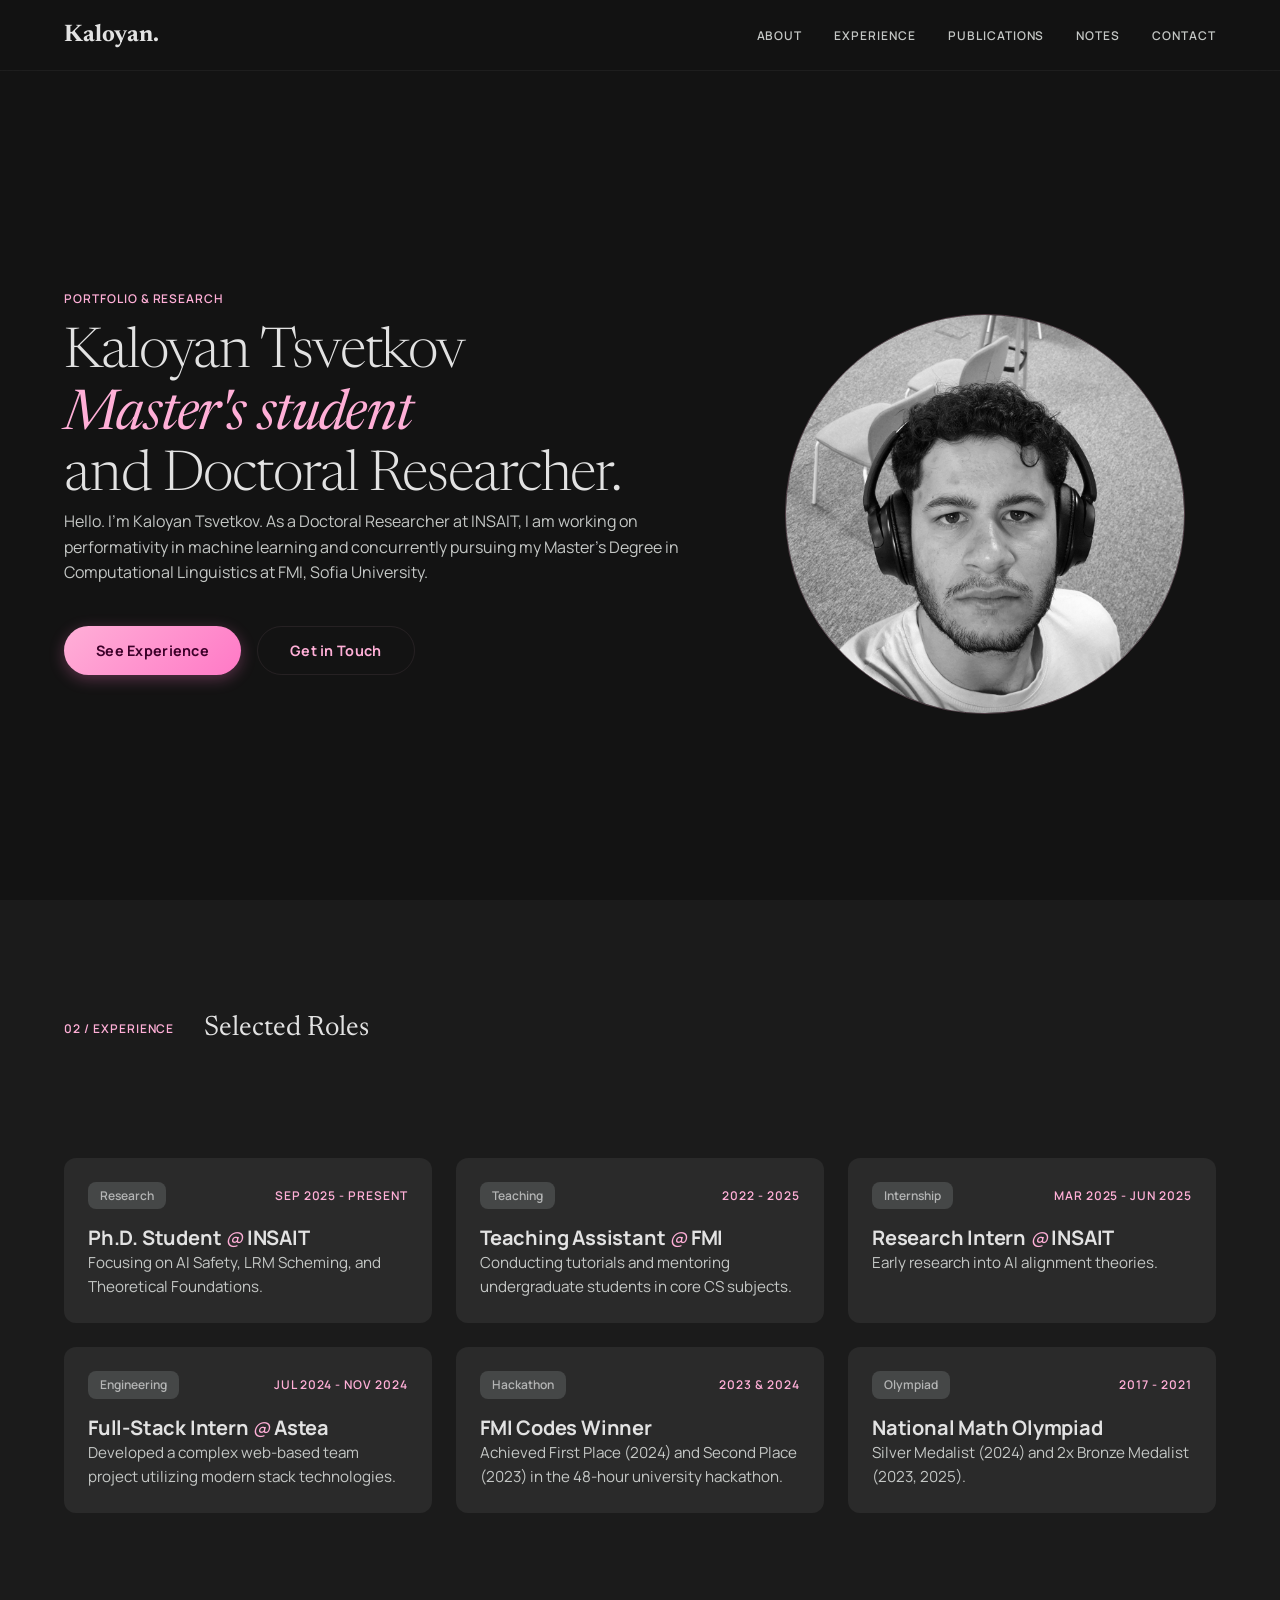
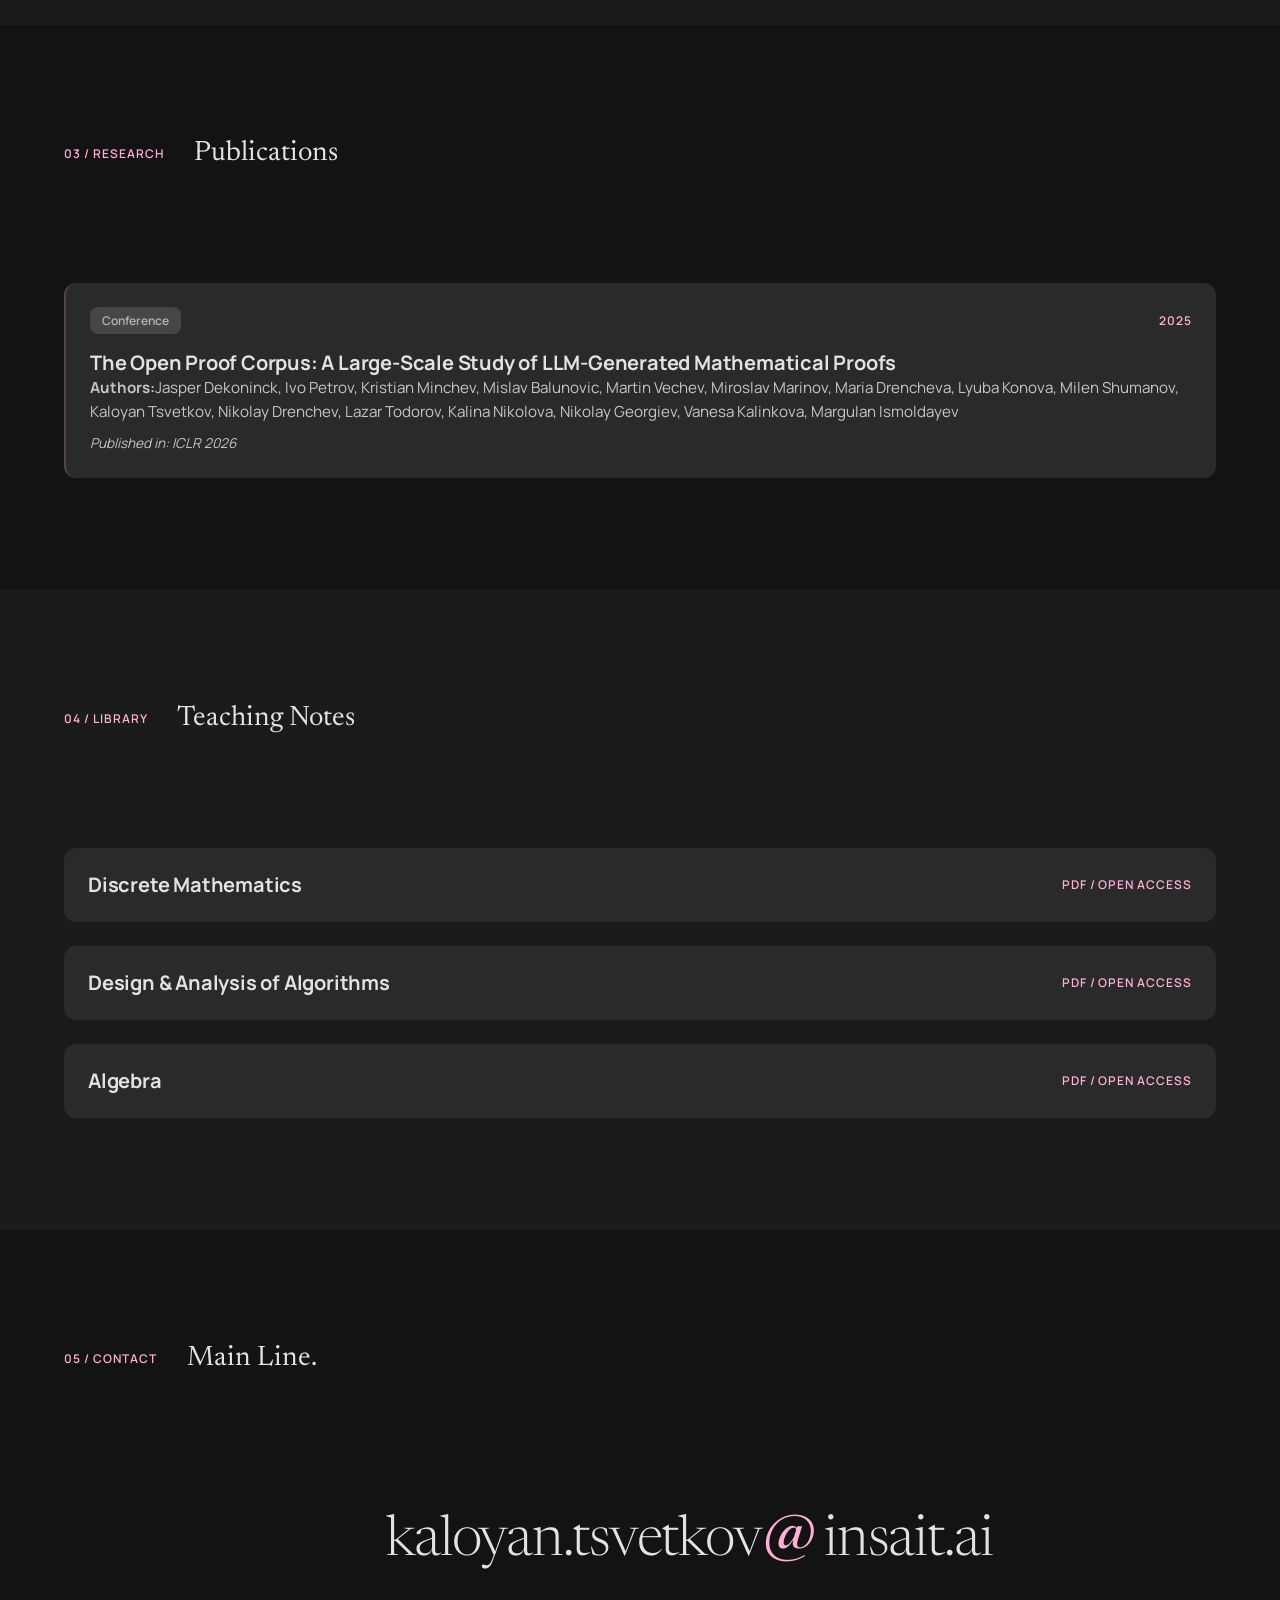
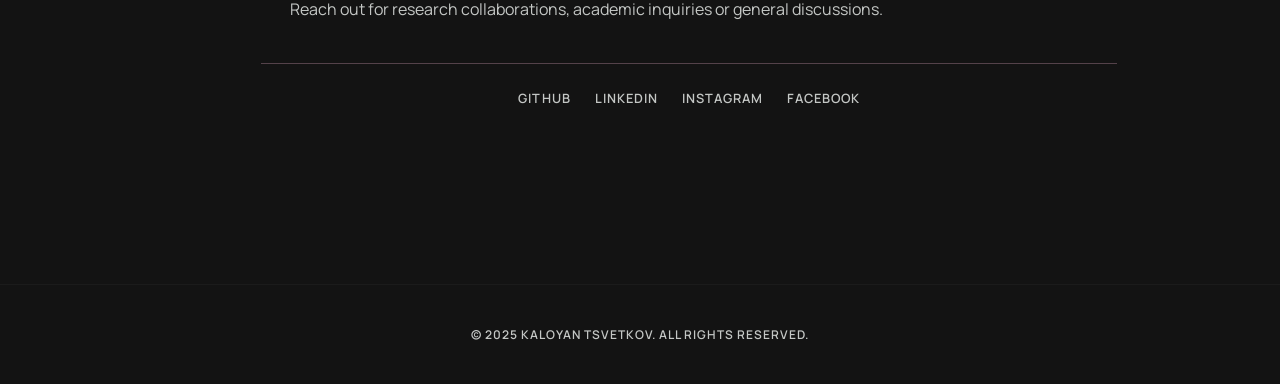
==== index.html @ 59b4ab3d "New version deployment" ====
<!DOCTYPE html>
<html lang="en">

<head>
    <meta charset="UTF-8" />
    <meta name="viewport" content="width=device-width, initial-scale=1.0" />
    <meta name="description" content="Kaloyan Tsvetkov — Doctoral Researcher & Digital Curator." />
    <title>Kaloyan Tsvetkov</title>
    
    <!-- Google Fonts: Newsreader (Serif) & Manrope (Sans-Serif) -->
    <link rel="preconnect" href="https://fonts.googleapis.com">
    <link rel="preconnect" href="https://fonts.gstatic.com" crossorigin>
    <link href="https://fonts.googleapis.com/css2?family=Manrope:wght@400;500;700&family=Newsreader:ital,opsz,wght@0,6..72,300;0,6..72,400;0,6..72,700;1,6..72,400&display=swap" rel="stylesheet">
    
    <!-- Favicon -->
    <link rel="icon" href="./src/images/favicon.ico" type="image/x-icon" />
    <link rel="shortcut icon" href="./src/images/favicon.ico" type="image/x-icon" />
    
    <!-- Font Awesome (Legacy support) -->
    <link rel="stylesheet" href="https://cdnjs.cloudflare.com/ajax/libs/font-awesome/4.7.0/css/font-awesome.min.css">
    
    <link rel="stylesheet" href="style/main.css">
</head>

<body>
    <!-- Navigation: Floating Glass -->
    <nav class="glass-nav">
        <div class="nav-content">
            <a href="#" class="logo text-display">Kaloyan.</a>
            <ul class="nav-links">
                <li><a href="#about" class="text-label">About</a></li>
                <li><a href="#experience" class="text-label">Experience</a></li>
                <li><a href="#publications" class="text-label">Publications</a></li>
                <li><a href="#notes" class="text-label">Notes</a></li>
                <li><a href="#contact" class="text-label">Contact</a></li>
            </ul>
        </div>
    </nav>

    <!-- Hero Section: Editorial Asymmetry -->
    <section class="hero" id="about">
        <div class="editorial-grid">
            <div class="hero-text-block">
                <span class="eyebrow text-label">Portfolio & Research</span>
                <h1 class="display-lg">Kaloyan Tsvetkov<br> <span class="italic-accent">Master's student</span> <br> and Doctoral Researcher.</h1>
                <p class="body-lg">Hello. I’m Kaloyan Tsvetkov. As a Doctoral Researcher at INSAIT, I am working on performativity in machine learning and concurrently pursuing my Master's Degree in Computational Linguistics at FMI, Sofia University.</p>
                <div class="cta-group">
                    <a href="#experience" class="btn btn-primary">See Experience</a>
                    <a href="#contact" class="btn btn-secondary">Get in Touch</a>
                </div>
            </div>
            <!-- Image offset for asymmetry -->
            <div class="hero-visual">
                <div class="image-frame">
                <img src="src/images/profile.webp" alt="Kaloyan Tsvetkov" loading="lazy">
                </div>
            </div>
        </div>
    </section>

    <!-- Experience Section -->
    <section id="experience" class="section-spacer bg-surface-low">
        <div class="editorial-grid">
            <div class="section-header full-row">
                <h2 class="headline-md"><span class="eyebrow-inline text-label">02 / Experience</span> Selected Roles</h2>
            </div>
            
            <div class="cards-grid">
                <!-- Card 1 -->
                <article class="card">
                    <div class="card-header">
                        <span class="chip">Research</span>
                        <span class="date text-label">Sep 2025 - Present</span>
                    </div>
                    <h3 class="title-lg">Ph.D. Student <span class="italic-accent">@</span> INSAIT</h3>
                    <p class="body-md text-muted">Focusing on AI Safety, LRM Scheming, and Theoretical Foundations.</p>
                </article>

                <!-- Card 2 -->
                <article class="card">
                    <div class="card-header">
                        <span class="chip">Teaching</span>
                        <span class="date text-label">2022 - 2025</span>
                    </div>
                    <h3 class="title-lg">Teaching Assistant <span class="italic-accent">@</span> FMI</h3>
                    <p class="body-md text-muted">Conducting tutorials and mentoring undergraduate students in core CS subjects.</p>
                </article>

                <!-- Card 3 -->
                <article class="card">
                    <div class="card-header">
                        <span class="chip">Internship</span>
                        <span class="date text-label">Mar 2025 - Jun 2025</span>
                    </div>
                    <h3 class="title-lg">Research Intern <span class="italic-accent">@</span> INSAIT</h3>
                    <p class="body-md text-muted">Early research into AI alignment theories.</p>
                </article>

                <!-- Card 4 -->
                <article class="card">
                    <div class="card-header">
                        <span class="chip">Engineering</span>
                        <span class="date text-label">Jul 2024 - Nov 2024</span>
                    </div>
                    <h3 class="title-lg">Full-Stack Intern <span class="italic-accent">@</span> Astea</h3>
                    <p class="body-md text-muted">Developed a complex web-based team project utilizing modern stack technologies.</p>
                </article>

                <!-- Card 5 -->
                <article class="card">
                    <div class="card-header">
                        <span class="chip">Hackathon</span>
                        <span class="date text-label">2023 & 2024</span>
                    </div>
                    <h3 class="title-lg">FMI Codes Winner</h3>
                    <p class="body-md text-muted">Achieved First Place (2024) and Second Place (2023) in the 48-hour university hackathon.</p>
                </article>

                <!-- Card 6 -->
                <article class="card">
                    <div class="card-header">
                        <span class="chip">Olympiad</span>
                        <span class="date text-label">2017 - 2021</span>
                    </div>
                    <h3 class="title-lg">National Math Olympiad</h3>
                    <p class="body-md text-muted">Silver Medalist (2024) and 2x Bronze Medalist (2023, 2025).</p>
                </article>
            </div>
        </div>
    </section>

    <!-- Publications Section -->
    <section id="publications" class="section-spacer">
        <div class="editorial-grid">
            <div class="section-header full-row">
                <h2 class="headline-md"><span class="eyebrow-inline text-label">03 / Research</span> Publications</h2>
            </div>
            
            <div class="cards-grid cards-grid-single">
                <article class="card publication-card">
                    <div class="card-header">
                        <span class="chip">Conference</span>
                        <span class="date text-label">2025</span>
                    </div>
                    <h3 class="title-lg"><a href="#" target="_blank">The Open Proof Corpus: A Large-Scale Study of LLM-Generated Mathematical Proofs</a></h3>
                    <p class="body-md text-muted"><b>Authors:</b>Jasper Dekoninck, Ivo Petrov, Kristian Minchev, Mislav Balunovic, Martin Vechev, Miroslav Marinov, Maria Drencheva, Lyuba Konova, Milen Shumanov, Kaloyan Tsvetkov, Nikolay Drenchev, Lazar Todorov, Kalina Nikolova, Nikolay Georgiev, Vanesa Kalinkova, Margulan Ismoldayev</p>
                    <p class="body-sm text-muted italic-accent">Published in: ICLR 2026</p>
                </article>
            </div>
        </div>
    </section>

    <!-- Notes Section -->
    <section id="notes" class="section-spacer bg-surface-low">
        <div class="editorial-grid">
            <div class="section-header full-row">
                <h2 class="headline-md"><span class="eyebrow-inline text-label">04 / Library</span> Teaching Notes</h2>
            </div>
            
            <div class="cards-grid cards-grid-single">
                <article class="card" style="flex-direction: row; justify-content: space-between; align-items: center;">
                    <h3 class="title-lg">Discrete Mathematics</h3>
                    <a href="./src/documents/DS_notes.pdf" target="_blank" class="text-label date">PDF / Open Access</a>
                </article>
                <article class="card" style="flex-direction: row; justify-content: space-between; align-items: center;">
                    <h3 class="title-lg">Design & Analysis of Algorithms</h3>
                    <a href="./src/documents/DAA_notes.pdf" target="_blank" class="text-label date">PDF / Open Access</a>
                </article>
                <article class="card" style="flex-direction: row; justify-content: space-between; align-items: center;">
                    <h3 class="title-lg">Algebra</h3>
                    <a href="./src/documents/Algebra_notes.pdf" target="_blank" class="text-label date">PDF / Open Access</a>
                </article>
            </div>
        </div>
    </section>

    <!-- Contact Section -->
    <section id="contact" class="section-spacer">
        <div class="editorial-grid">
            <div class="section-header full-row">
                <h2 class="headline-md"><span class="eyebrow-inline text-label">05 / Contact</span> Main Line.</h2>
            </div>

            <div class="contact-main col-offset-2">
                <a href="mailto:kaloyan.tsvetkov@insait.ai" class="email-display display-lg">
                    kaloyan.tsvetkov<span class="italic-accent">@</span> insait.ai
                </a>
                
                <p class="body-lg text-muted" style="margin-top: var(--spacing-md);">Reach out for research collaborations, academic inquiries or general discussions.</p>

                <div class="social-links">
                    <a href="https://github.com/KaloyanTs" class="social-text text-label">GitHub</a>
                    <a href="https://www.linkedin.com/in/kaloyan-tsvetkov-40416a247/" class="social-text text-label">LinkedIn</a>
                    <a href="https://www.instagram.com/kaloyants_gotin_sym/" class="social-text text-label">Instagram</a>
                    <a href="https://www.facebook.com/profile.php?id=100024007178107" class="social-text text-label">Facebook</a>
                </div>
            </div>
        </div>
    </section>

    <footer>
        <div class="editorial-grid">
            <div style="grid-column: 1 / -1; width: 100%;">
                <p class="text-label text-muted" style="white-space: nowrap;">&copy; 2025 Kaloyan Tsvetkov. All rights reserved.</p>
            </div>
        </div>
    </footer>

    <!-- Page behavior -->
    <script src="script/main.js"></script>
</body>
</html>
---- style/main.css ----
:root {
    /* --- Colors --- */
    /* Surface / Backgrounds */
    --surface: #131313;
    --surface-container-low: #1b1b1b;
    --surface-container-high: #2a2a2a;
    --surface-bright: #393939;
    --surface-container-lowest: #0f0f0f;
    --surface-container-highest: #353535;

    /* Primary / Accents */
    --primary: #ffafd7;            /* Soft Pink */
    --primary-container: #ff79c6;  /* Deeper Pink for gradients */
    --on-primary-fixed: #3c0029;   /* Text on primary buttons */
    --primary-fixed-dim: #ffd6e8;  /* Muted pink for secondary text */

    /* Secondary / Utility */
    --secondary-container: #454747;
    --on-secondary-container: #b4b5b5;
    --outline-variant: #54424a;    /* Ghost border color */

    /* Text */
    --on-surface: #e2e2e2;         /* Primary text (soft white) */
    --on-surface-variant: #c4c7c5; /* Secondary text */
    
    /* --- Typography --- */
    --font-serif: 'Newsreader', serif;
    --font-sans: 'Manrope', sans-serif;

    /* Scales */
    --text-display-lg: 3.5rem;
    --text-headline-md: 1.75rem;
    --text-title-lg: 1.25rem;
    --text-body-lg: 1rem;
    --text-body-md: 0.95rem;
    --text-label-md: 0.75rem;
    
    /* --- Spacing & Layout --- */
    --spacing-xs: 0.5rem;  /* 8px */
    --spacing-sm: 1rem;    /* 16px */
    --spacing-md: 1.5rem;  /* 24px */
    --spacing-lg: 2.5rem;  /* 40px */
    --spacing-xl: 4rem;    /* 64px */
    --spacing-xxl: 7rem;   /* 112px */
    
    --grid-gap: 2rem;
    --max-width: 1200px;

    /* --- Effects --- */
    --radius-md: 8px;
    --radius-xl: 12px;
    --radius-full: 999px;
    
    --shadow-ambient: 0 20px 40px rgba(0, 0, 0, 0.4);
    --glass-blur: blur(20px);
    --gradient-primary: linear-gradient(135deg, var(--primary) 0%, var(--primary-container) 100%);
    
    --transition-standard: all 0.4s cubic-bezier(0.2, 0.0, 0.2, 1);
}

/* =========================================
   RESET & BASE
   ========================================= */

* {
    margin: 0;
    padding: 0;
    box-sizing: border-box;
}

html {
    scroll-behavior: smooth;
    font-size: 16px;
}

body {
    background-color: var(--surface);
    color: var(--on-surface);
    font-family: var(--font-sans);
    line-height: 1.6;
    overflow-x: hidden;
    -webkit-font-smoothing: antialiased;
}

::selection {
    background: var(--primary);
    color: var(--on-primary-fixed);
}

a {
    text-decoration: none;
    color: inherit;
    transition: var(--transition-standard);
}

ul {
    list-style: none;
}

img {
    max-width: 100%;
    display: block;
}

/* =========================================
   TYPOGRAPHY CLASSES
   ========================================= */

.display-lg {
    font-family: var(--font-serif);
    font-size: clamp(2.5rem, 5vw, var(--text-display-lg)); /* Responsive clamp */
    font-weight: 300; /* Editorial Light */
    line-height: 1.1;
    letter-spacing: -0.02em;
    color: var(--on-surface);
}

.headline-md {
    font-family: var(--font-serif);
    font-size: clamp(1.5rem, 3vw, var(--text-headline-md));
    font-weight: 400;
    line-height: 1.2;
    margin: 0;
}

.title-lg {
    font-family: var(--font-sans);
    font-size: var(--text-title-lg);
    font-weight: 700;
    letter-spacing: -0.01em;
    line-height: 1.3;
}

.body-lg {
    font-family: var(--font-sans);
    font-size: var(--text-body-lg);
    font-weight: 400;
    color: var(--on-surface-variant);
    max-width: 65ch; /* Optimal reading length */
}

.body-md {
    font-family: var(--font-sans);
    font-size: var(--text-body-md);
    color: var(--on-surface-variant);
}

.text-label {
    font-family: var(--font-sans);
    font-size: var(--text-label-md);
    text-transform: uppercase;
    letter-spacing: 0.08em;
    font-weight: 600;
}

.italic-accent {
    font-style: italic;
    color: var(--primary);
    font-weight: 400;
}

.text-muted {
    color: var(--on-surface-variant);
}

.eyebrow {
    display: block;
    color: var(--primary);
    margin-bottom: var(--spacing-sm);
}

.eyebrow-inline {
    display: inline-block;
    color: var(--primary);
    margin-right: var(--spacing-md);
    position: relative;
    top: -2px; /* Visual alignment with serif baseline */
}

/* =========================================
   LAYOUT & GRID
   ========================================= */

.editorial-grid {
    width: 90%;
    max-width: var(--max-width);
    margin: 0 auto;
    display: grid;
    grid-template-columns: repeat(12, 1fr);
    gap: var(--grid-gap);
    position: relative;
}

.section-spacer {
    padding: var(--spacing-xxl) 0;
}

.bg-surface-low {
    background-color: var(--surface-container-low);
}

/* Offsets for asymmetry */
.col-offset-1 {
    grid-column: 2 / -1;
}

.col-offset-2 {
    grid-column: 3 / -2;
}

.col-offset-3 {
    grid-column: 4 / 10;
}

.section-header.full-row {
    grid-column: 1 / -1;
    margin-bottom: var(--spacing-lg);
}

/* =========================================
   COMPONENTS
   ========================================= */

/* --- Buttons --- */
.btn {
    display: inline-flex;
    align-items: center;
    justify-content: center;
    padding: 0.75rem 2rem;
    border-radius: var(--radius-full);
    font-family: var(--font-sans);
    font-weight: 700;
    font-size: 0.9rem;
    transition: var(--transition-standard);
    cursor: pointer;
    letter-spacing: 0.02em;
}

.btn-primary {
    background: var(--gradient-primary);
    color: var(--on-primary-fixed);
    box-shadow: 0 4px 15px rgba(255, 121, 198, 0.3);
    border: none;
}

.btn-primary:hover {
    transform: translateY(-2px);
    box-shadow: 0 8px 25px rgba(255, 121, 198, 0.5);
}

.btn-secondary {
    background: transparent;
    border: 1px solid rgba(84, 66, 74, 0.3); /* Ghost Border */
    color: var(--primary);
}

.btn-secondary:hover {
    background: rgba(255, 175, 215, 0.05);
    border-color: var(--primary);
}

/* --- Cards --- */
.cards-grid {
    grid-column: 1 / -1;
    display: grid;
    grid-template-columns: repeat(auto-fit, minmax(280px, 1fr));
    gap: var(--spacing-md);
    margin-top: var(--spacing-lg);
}

.cards-grid-single {
    grid-template-columns: 1fr;
}

.card {
    background-color: var(--surface-container-high);
    border-radius: var(--radius-xl);
    padding: var(--spacing-md);
    transition: var(--transition-standard), opacity 0.6s ease-out, transform 0.6s ease-out; /* Added smooth fade transitions */
    display: flex;
    flex-direction: column;
    height: 100%;
    
    /* Initial state for fade-in */
    opacity: 0;
    transform: translateY(20px);
}

.card.visible {
    opacity: 1;
    transform: translateY(0);
}

.card:hover {
    background-color: var(--surface-bright);
    transform: translateY(-4px); /* Hover overrides fade transform slightly but maintains visibility */
    box-shadow: var(--shadow-ambient);
    opacity: 1; /* Ensure it stays visible on hover */
}

.card-header {
    display: flex;
    justify-content: space-between;
    align-items: center;
    margin-bottom: var(--spacing-sm);
}

.chip {
    display: inline-block;
    background-color: var(--secondary-container);
    color: var(--on-secondary-container);
    padding: 0.25rem 0.75rem;
    border-radius: var(--radius-md);
    font-size: 0.75rem;
    font-weight: 600;
}

.date {
    color: var(--primary);
}

/* --- Contact Main --- */
.contact-main {
    text-align: center;
    padding: var(--spacing-xl) 0;
}

.email-display {
    display: inline-block;
    transition: var(--transition-standard);
    color: var(--on-surface);
    word-break: break-all;
}

.email-display:hover {
    color: var(--primary);
    transform: translateY(-5px);
    text-shadow: 0 10px 30px rgba(255, 175, 215, 0.3);
}

.publication-card {
    border-left: 2px solid var(--outline-variant);
    transition: var(--transition-standard), opacity 0.6s ease-out, transform 0.6s ease-out;
}

.publication-card:hover {
    border-left-color: var(--primary);
}

.body-sm {
    font-family: var(--font-sans);
    font-size: 0.85rem;
    margin-top: 0.5rem;
}

/* --- Navigation --- */
.glass-nav {
    position: fixed;
    top: 0;
    width: 100%;
    z-index: 1000;
    padding: 1rem 0;
    background: rgba(19, 19, 19, 0.6);
    backdrop-filter: var(--glass-blur);
    border-bottom: 1px solid rgba(255, 255, 255, 0.05);
}

.nav-content {
    width: 90%;
    max-width: var(--max-width);
    margin: 0 auto;
    display: flex;
    justify-content: space-between;
    align-items: center;
}

.logo {
    font-family: var(--font-serif);
    font-size: 1.5rem;
    color: var(--on-surface);
    font-weight: 700;
}

.nav-links {
    display: flex;
    gap: 2rem;
}

.nav-links a {
    color: var(--on-surface-variant);
    position: relative;
}

.nav-links a:hover {
    color: var(--primary);
}

/* --- Hero Section --- */
.hero {
    min-height: 100vh;
    display: flex;
    align-items: center;
    padding-top: var(--spacing-xl);
}

.hero-text-block {
    grid-column: 1 / 8;
    z-index: 2;
    align-self: center;
}

.hero-visual {
    grid-column: 8 / -1;
    position: relative;
    display: flex;
    justify-content: center;
    align-items: center;
    margin-top: var(--spacing-xl);
}

.image-frame {
    width: 100%;
    max-width: 400px;
    aspect-ratio: 1;
    border-radius: 50%;
    overflow: hidden;
    border: 1px solid var(--outline-variant);
    position: relative;
}

.image-frame img {
    width: 100%;
    height: 100%;
    object-fit: cover;
    transition: var(--transition-standard);
    filter: grayscale(100%);
}

.image-frame:hover img {
    transform: scale(1.05);
    filter: grayscale(0%);
}

.cta-group {
    margin-top: var(--spacing-lg);
    display: flex;
    gap: 1rem;
}

/* --- Notes List --- */
.notes-list {
    display: flex;
    flex-direction: column;
    gap: var(--spacing-sm);
}

.note-link {
    display: flex;
    justify-content: space-between;
    align-items: center;
    padding: var(--spacing-md);
    background-color: var(--surface-container-high);
    border-radius: var(--radius-md);
    transition: var(--transition-standard);
}

.note-link:hover {
    background-color: var(--surface-bright);
    transform: translateX(10px);
}

.note-title {
    color: var(--on-surface);
}

.note-meta {
    color: var(--primary);
}

/* --- Contact Form --- */
.contact-wrapper {
    background: var(--surface-container-high);
    padding: var(--spacing-lg);
    border-radius: var(--radius-xl);
    box-shadow: var(--shadow-ambient);
}

.editorial-form {
    display: flex;
    flex-direction: column;
    gap: var(--spacing-md);
}

.input-group {
    display: grid;
    grid-template-columns: 1fr 1fr;
    gap: var(--spacing-md);
}

.field-wrapper {
    display: flex;
    flex-direction: column;
    gap: 0.5rem;
}

.field-wrapper label {
    color: var(--on-surface-variant);
}

.editorial-form input,
.editorial-form textarea {
    background-color: var(--surface-container-highest);
    border: none;
    border-bottom: 2px solid transparent;
    padding: 1rem;
    border-radius: var(--radius-md) var(--radius-md) 0 0;
    color: var(--on-surface);
    font-family: var(--font-sans);
    font-size: 1rem;
    transition: var(--transition-standard);
}

.editorial-form input:focus,
.editorial-form textarea:focus {
    outline: none;
    border-bottom-color: var(--primary);
    background-color: var(--surface-bright);
}

.social-links {
    margin-top: var(--spacing-lg);
    display: flex;
    gap: var(--spacing-md);
    justify-content: center;
    border-top: 1px solid var(--outline-variant);
    padding-top: var(--spacing-md);
}

.social-text {
    color: var(--on-surface-variant);
    font-size: 0.8rem;
}

.social-text:hover {
    color: var(--primary);
    text-decoration: underline;
}

/* --- Footer --- */
footer {
    padding: var(--spacing-lg) 0;
    border-top: 1px solid var(--surface-container-low);
    text-align: center;
}

/* =========================================
   RESPONSIVE
   ========================================= */

@media (max-width: 992px) {
    .editorial-grid {
        grid-template-columns: 1fr;
        display: flex;
        flex-direction: column;
    }
    
    .col-offset-1, .col-offset-2, .col-offset-3, 
    .hero-text-block, .hero-visual {
        grid-column: 1 / -1;
        width: 100%;
        margin: 0;
    }

    .hero {
        flex-direction: column;
        text-align: center;
        padding-top: 6rem;
    }

    .cta-group {
        justify-content: center;
    }

    .hero-visual {
        margin-top: var(--spacing-lg);
    }
    
    .nav-links {
        display: none; /* Mobile Menu would go here */
    }
    
    .input-group {
        grid-template-columns: 1fr;
    }
}
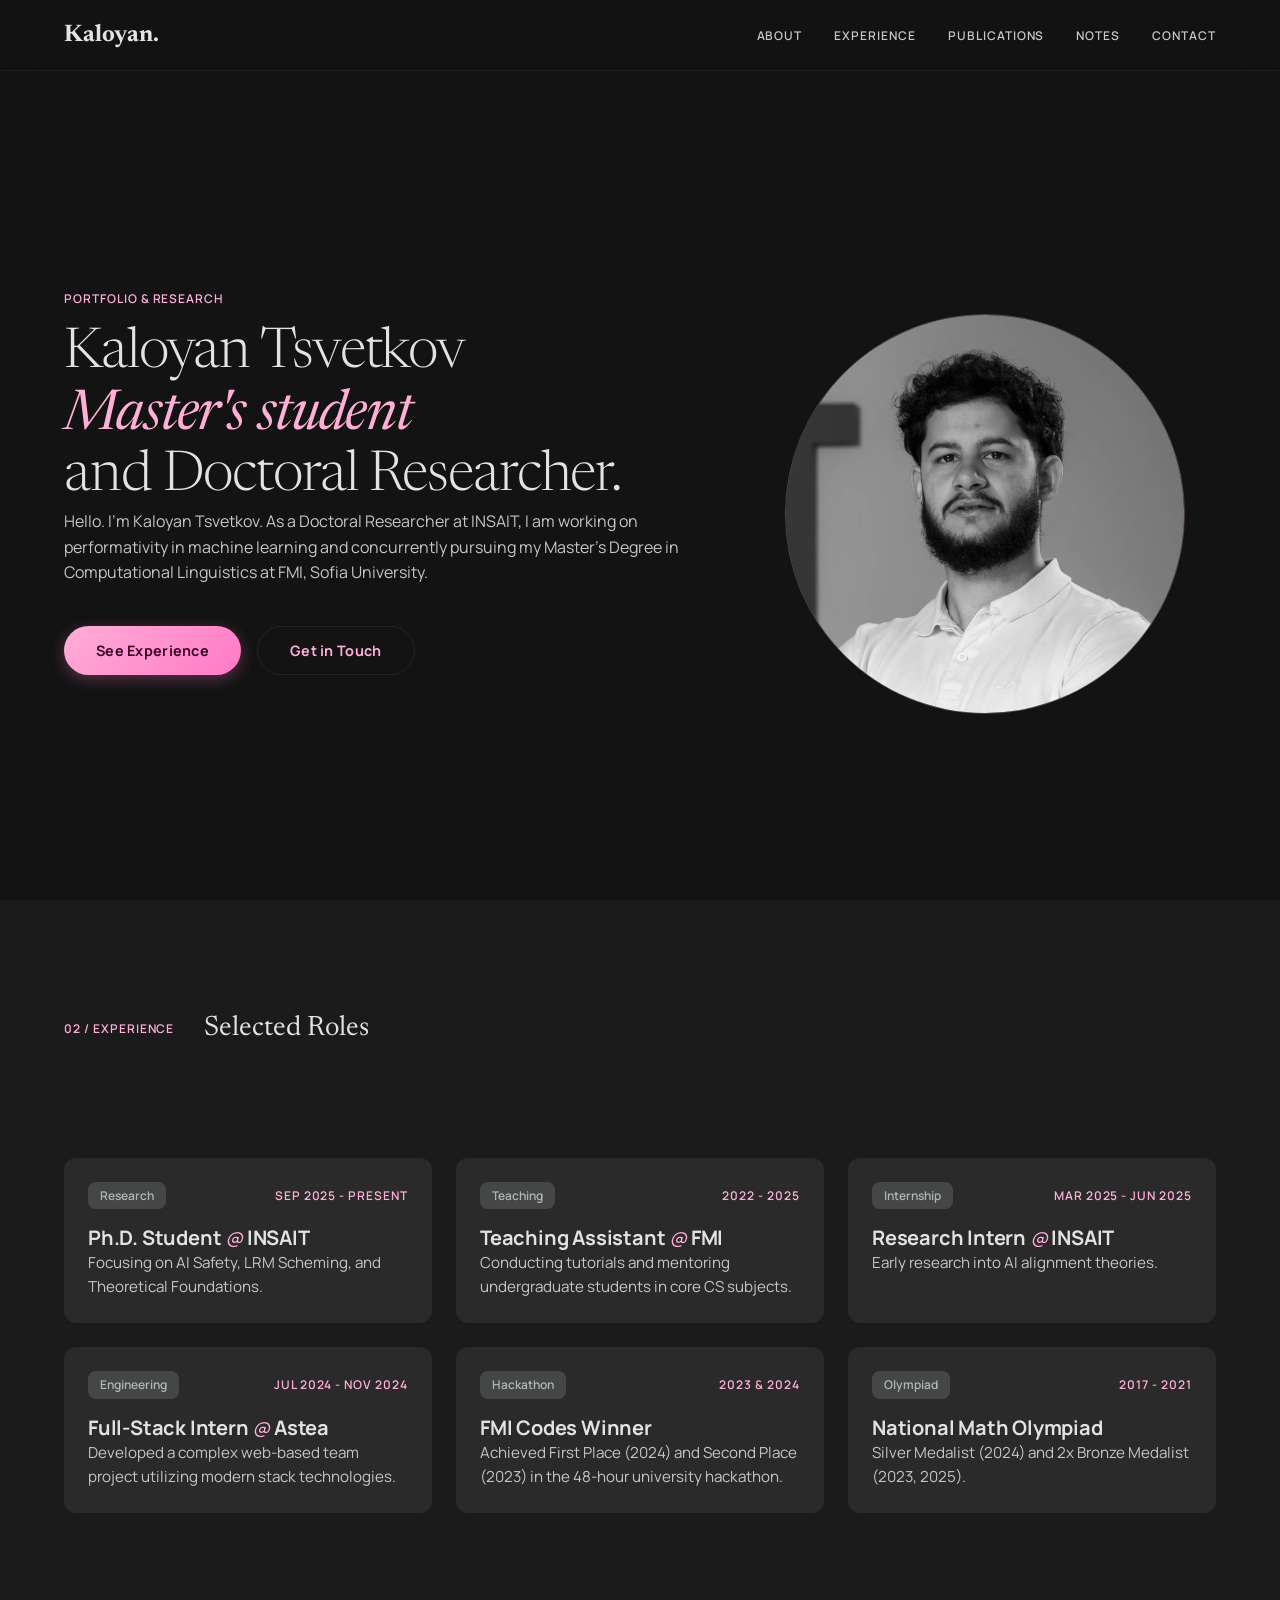
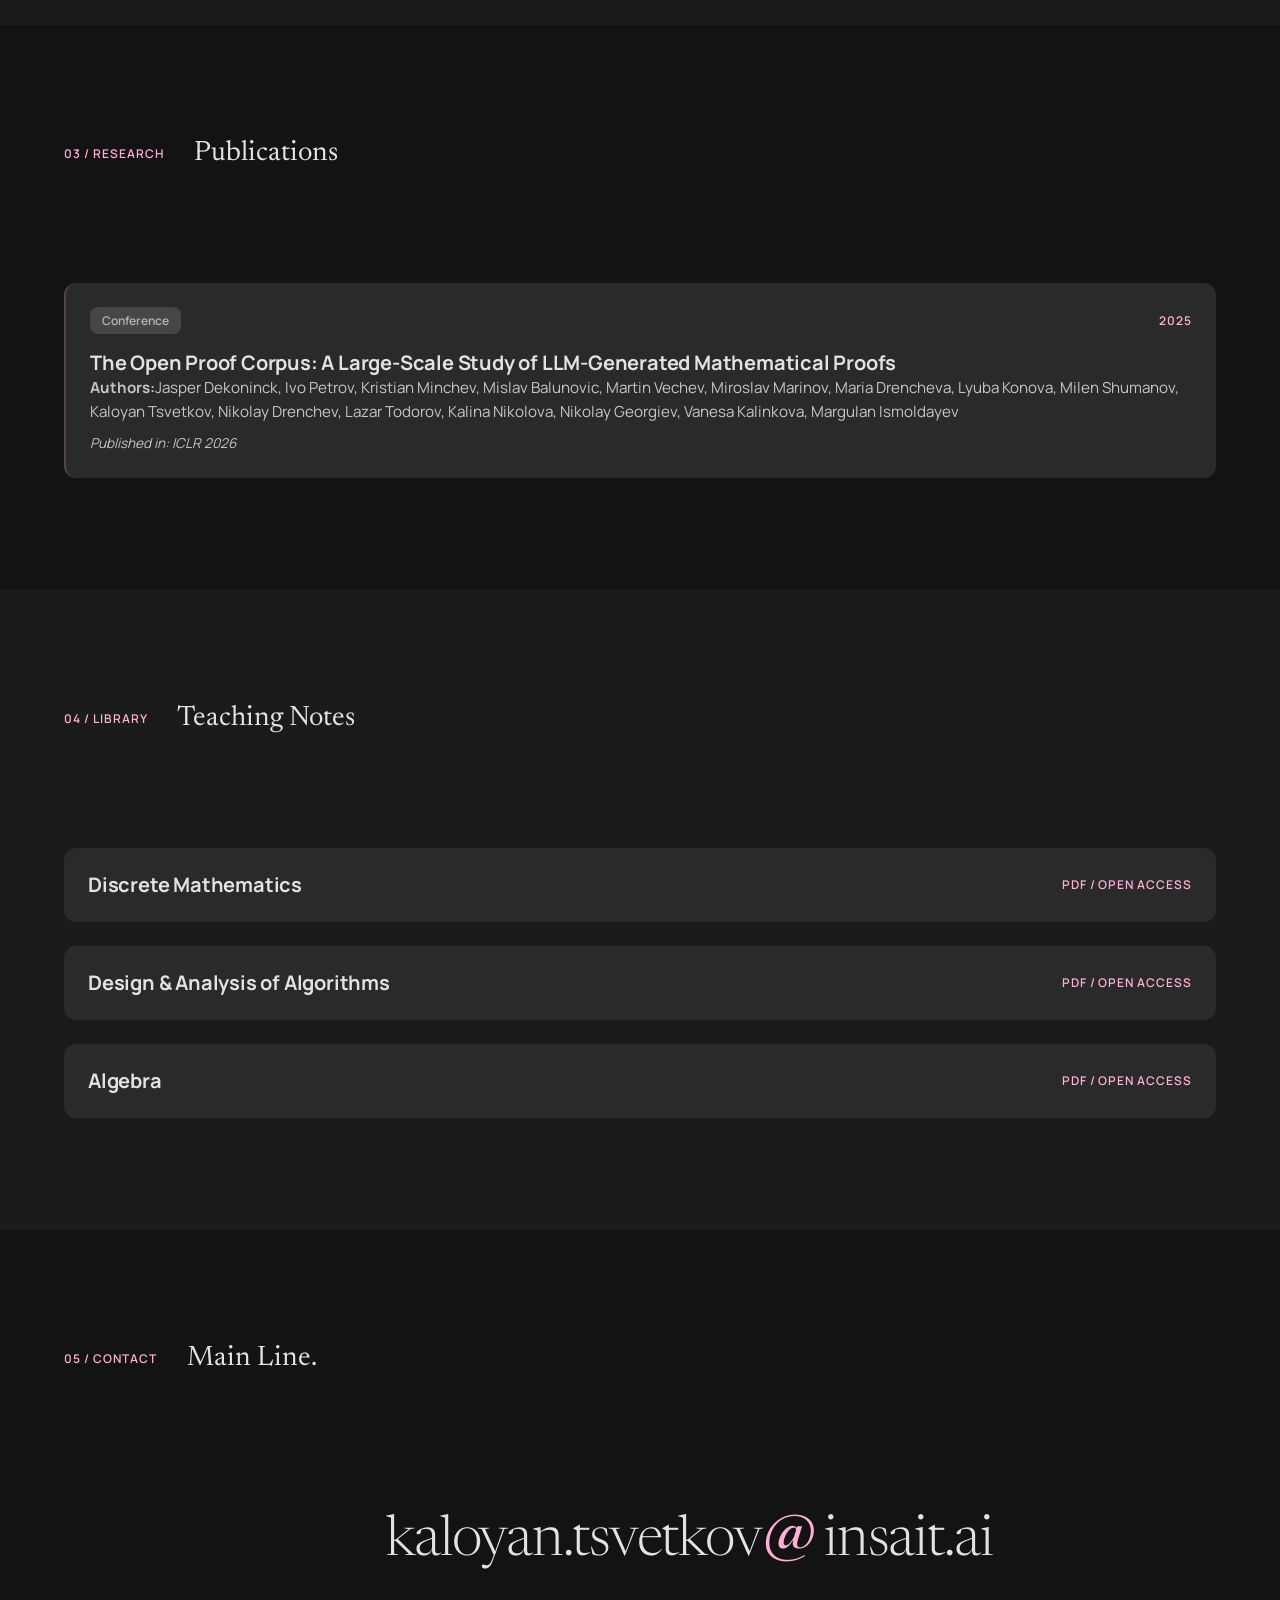
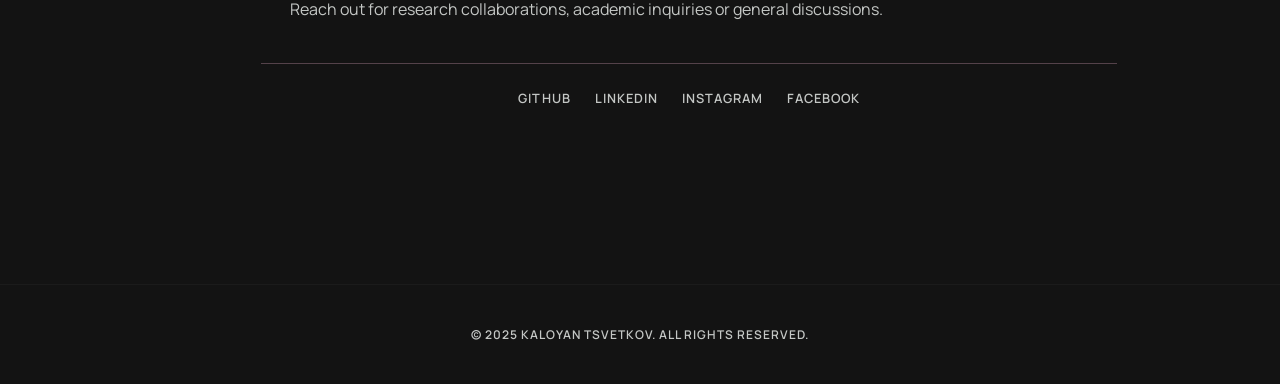
==== commit 911046e0: "Changing front profile image" ====
--- a/index.html
+++ b/index.html
@@ -52,7 +52,7 @@
             <!-- Image offset for asymmetry -->
             <div class="hero-visual">
                 <div class="image-frame">
-                <img src="src/images/profile.webp" alt="Kaloyan Tsvetkov" loading="lazy">
+                <img src="src/images/profile_work.webp" alt="me" loading="lazy">
                 </div>
             </div>
         </div>
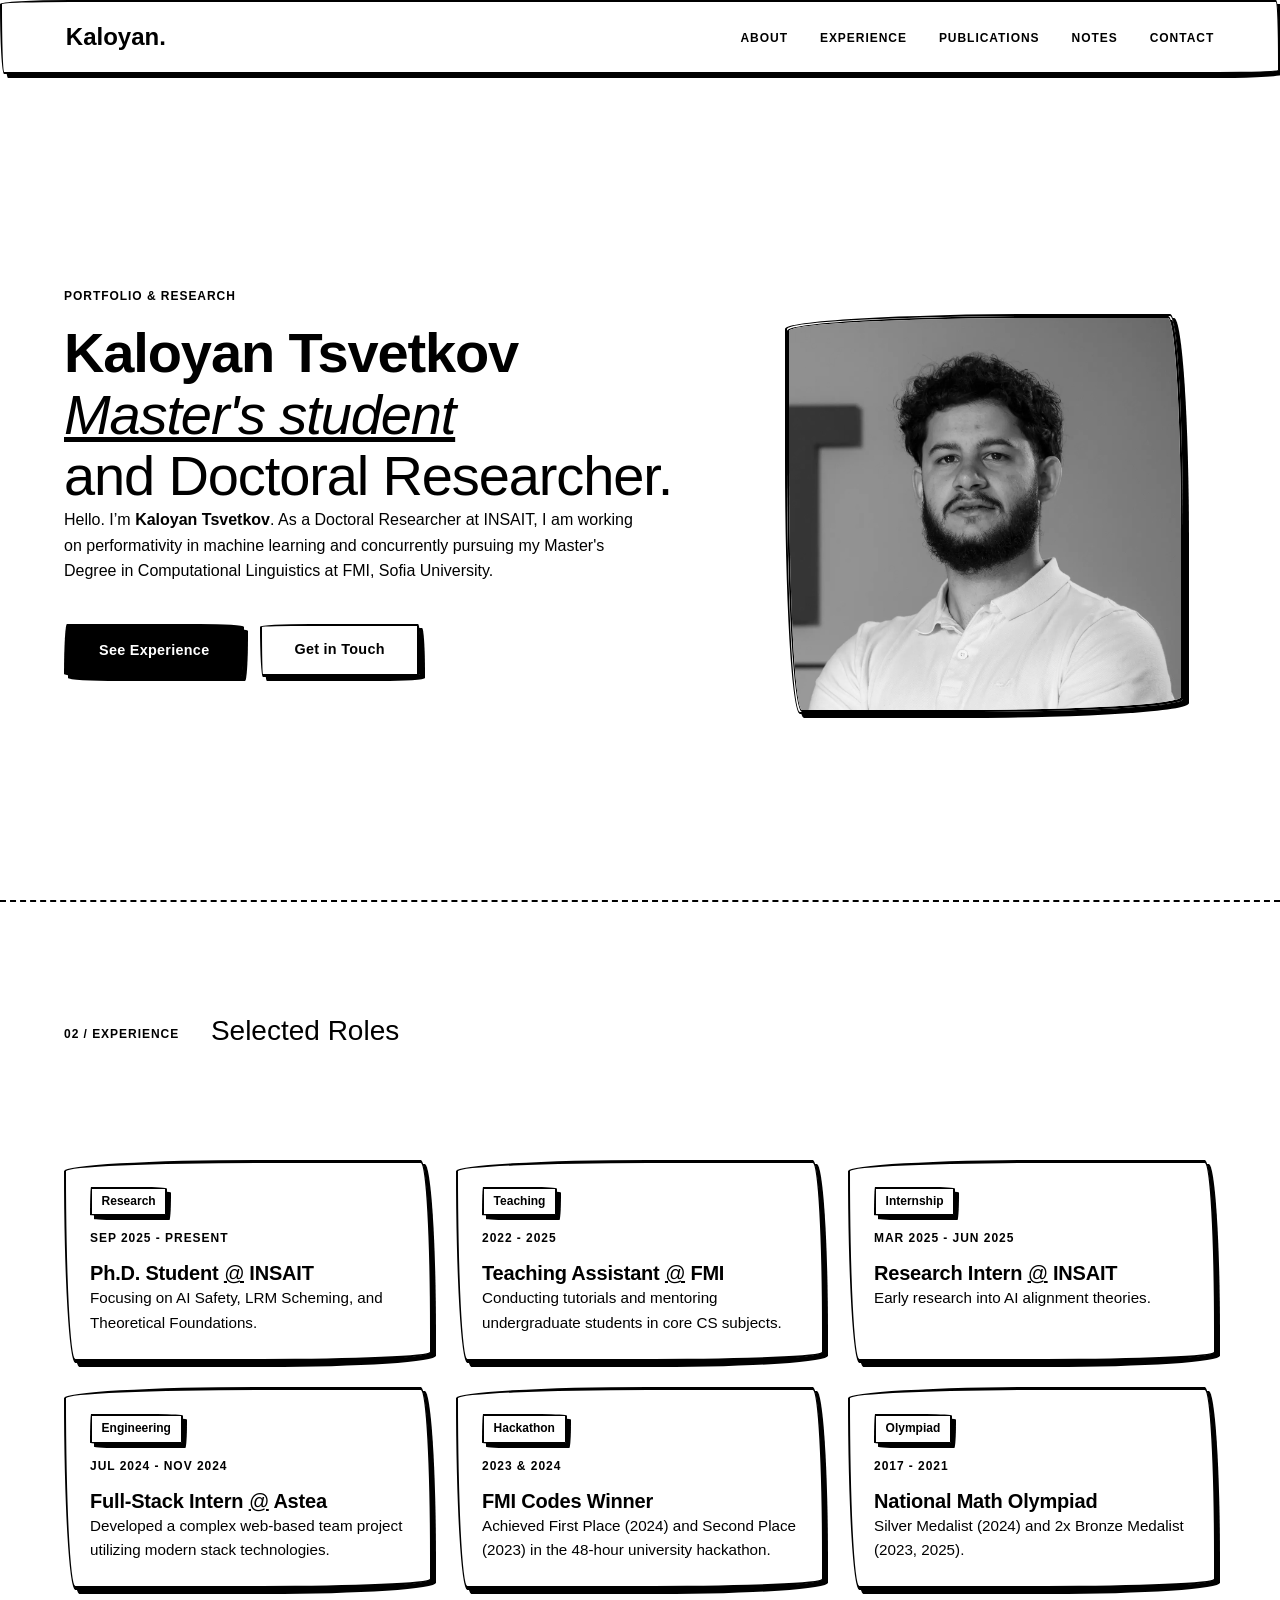
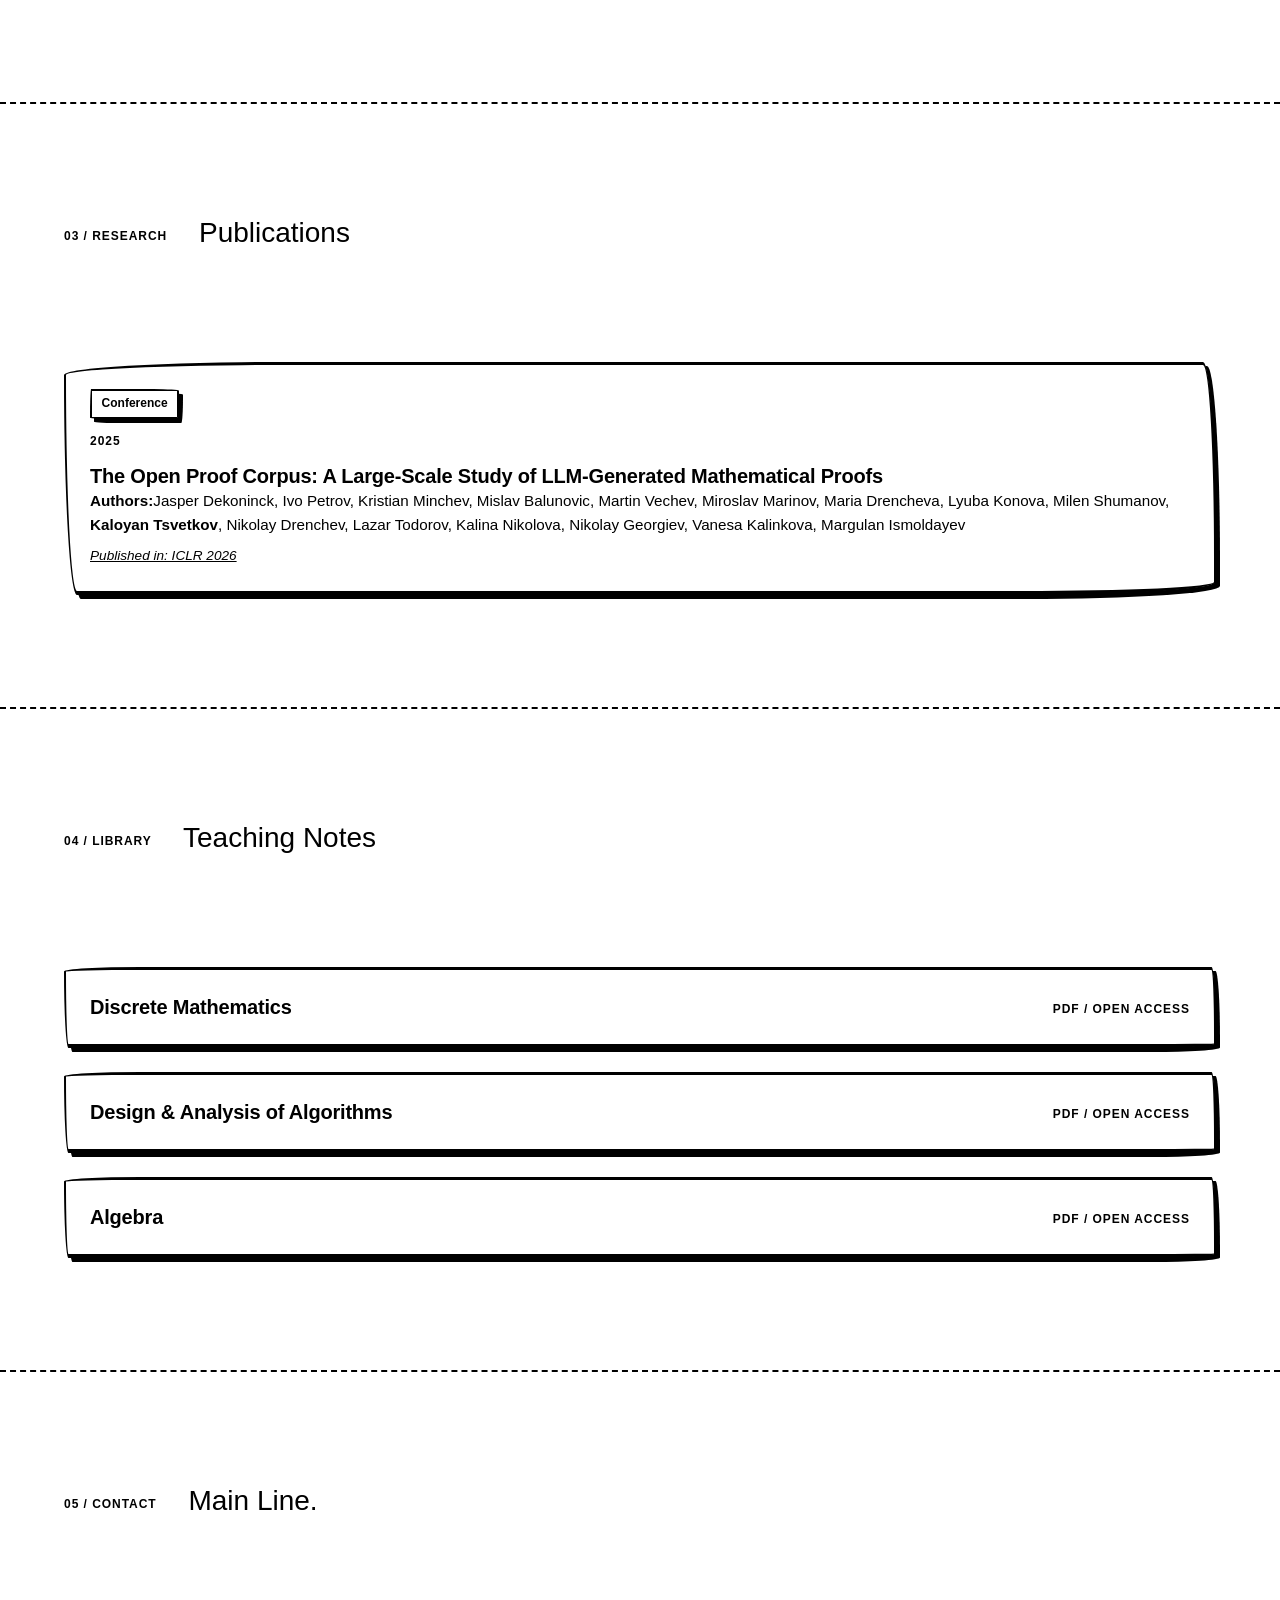
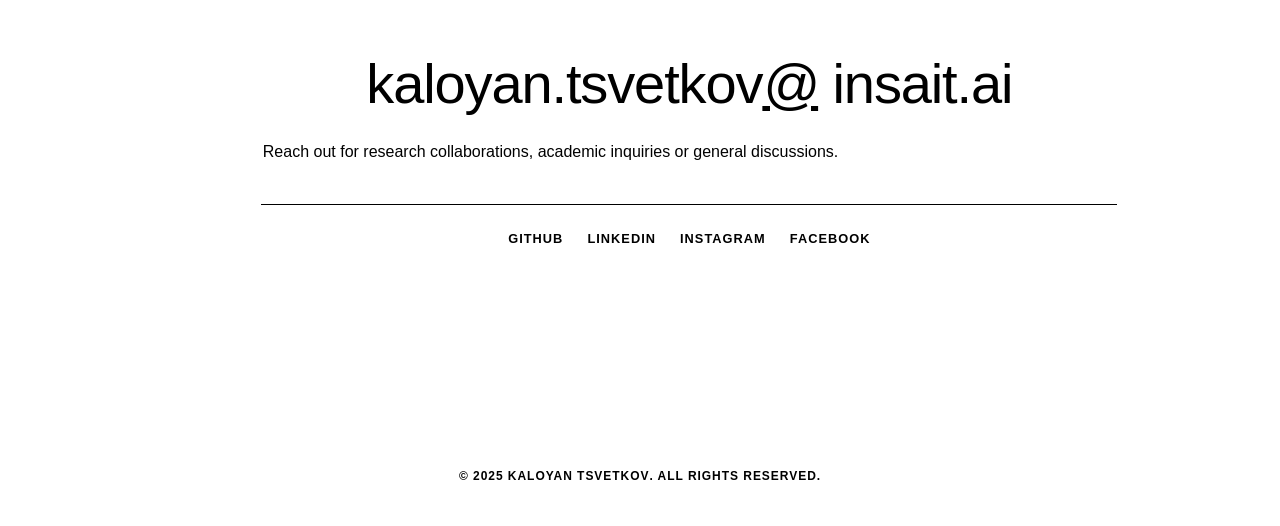
==== commit b80347a8: "Page analytics" ====
--- a/index.html
+++ b/index.html
@@ -4,7 +4,7 @@
 <head>
     <meta charset="UTF-8" />
     <meta name="viewport" content="width=device-width, initial-scale=1.0" />
-    <meta name="description" content="Kaloyan Tsvetkov — Doctoral Researcher & Digital Curator." />
+    <meta name="description" content="<b>Kaloyan Tsvetkov</b> — Doctoral Researcher & Digital Curator." />
     <title>Kaloyan Tsvetkov</title>
     
     <!-- Google Fonts: Newsreader (Serif) & Manrope (Sans-Serif) -->
@@ -20,9 +20,12 @@
     <link rel="stylesheet" href="https://cdnjs.cloudflare.com/ajax/libs/font-awesome/4.7.0/css/font-awesome.min.css">
     
     <link rel="stylesheet" href="style/main.css">
+    <link rel="stylesheet" href="style/sketch.css">
 </head>
 
 <body>
+    <script data-goatcounter="https://kaloyants.goatcounter.com/count"
+        async src="//gc.zgo.at/count.js"></script>
     <!-- Navigation: Floating Glass -->
     <nav class="glass-nav">
         <div class="nav-content">
@@ -42,8 +45,8 @@
         <div class="editorial-grid">
             <div class="hero-text-block">
                 <span class="eyebrow text-label">Portfolio & Research</span>
-                <h1 class="display-lg">Kaloyan Tsvetkov<br> <span class="italic-accent">Master's student</span> <br> and Doctoral Researcher.</h1>
-                <p class="body-lg">Hello. I’m Kaloyan Tsvetkov. As a Doctoral Researcher at INSAIT, I am working on performativity in machine learning and concurrently pursuing my Master's Degree in Computational Linguistics at FMI, Sofia University.</p>
+                <h1 class="display-lg"><b>Kaloyan Tsvetkov</b><br> <span class="italic-accent">Master's student</span> <br> and Doctoral Researcher.</h1>
+                <p class="body-lg">Hello. I’m <b>Kaloyan Tsvetkov</b>. As a Doctoral Researcher at INSAIT, I am working on performativity in machine learning and concurrently pursuing my Master's Degree in Computational Linguistics at FMI, Sofia University.</p>
                 <div class="cta-group">
                     <a href="#experience" class="btn btn-primary">See Experience</a>
                     <a href="#contact" class="btn btn-secondary">Get in Touch</a>
@@ -143,7 +146,7 @@
                         <span class="date text-label">2025</span>
                     </div>
                     <h3 class="title-lg"><a href="#" target="_blank">The Open Proof Corpus: A Large-Scale Study of LLM-Generated Mathematical Proofs</a></h3>
-                    <p class="body-md text-muted"><b>Authors:</b>Jasper Dekoninck, Ivo Petrov, Kristian Minchev, Mislav Balunovic, Martin Vechev, Miroslav Marinov, Maria Drencheva, Lyuba Konova, Milen Shumanov, Kaloyan Tsvetkov, Nikolay Drenchev, Lazar Todorov, Kalina Nikolova, Nikolay Georgiev, Vanesa Kalinkova, Margulan Ismoldayev</p>
+                    <p class="body-md text-muted"><b>Authors:</b>Jasper Dekoninck, Ivo Petrov, Kristian Minchev, Mislav Balunovic, Martin Vechev, Miroslav Marinov, Maria Drencheva, Lyuba Konova, Milen Shumanov, <b>Kaloyan Tsvetkov</b>, Nikolay Drenchev, Lazar Todorov, Kalina Nikolova, Nikolay Georgiev, Vanesa Kalinkova, Margulan Ismoldayev</p>
                     <p class="body-sm text-muted italic-accent">Published in: ICLR 2026</p>
                 </article>
             </div>
@@ -201,12 +204,13 @@
     <footer>
         <div class="editorial-grid">
             <div style="grid-column: 1 / -1; width: 100%;">
-                <p class="text-label text-muted" style="white-space: nowrap;">&copy; 2025 Kaloyan Tsvetkov. All rights reserved.</p>
+                <p class="text-label text-muted" style="white-space: nowrap;">&copy; 2025 <b>Kaloyan Tsvetkov</b>. All rights reserved.</p>
             </div>
         </div>
     </footer>
 
     <!-- Page behavior -->
     <script src="script/main.js"></script>
+    <script src="script/doodles.js"></script>
 </body>
 </html>
--- a/style/sketch.css
+++ b/style/sketch.css
@@ -0,0 +1,141 @@
+:root {
+    /* Hard overrides for sketch MS Paint Look */
+    --surface: #ffffff !important;
+    --surface-container-low: #ffffff !important;
+    --surface-container-high: #ffffff !important;
+    --surface-bright: #ffffff !important;
+    --surface-container-lowest: #ffffff !important;
+    --surface-container-highest: #ffffff !important;
+
+    /* Primary / Accents */
+    --primary: #000000 !important;
+    --primary-container: #ffffff !important;
+    --on-primary-fixed: #ffffff !important;
+    --primary-fixed-dim: #000000 !important;
+
+    /* Secondary / Utility */
+    --secondary-container: #ffffff !important;
+    --on-secondary-container: #000000 !important;
+    --outline-variant: #000000 !important;
+
+    /* Text */
+    --on-surface: #000000 !important;
+    --on-surface-variant: #000000 !important;
+    
+    /* Hard solid shadows */
+    --shadow-ambient: 4px 4px 0px #000000 !important;
+    --glass-blur: none !important;
+}
+
+/* Force everything to look typed */
+* {
+    font-family: "Comic Sans MS", "Comic Sans", "Chalkboard SE", "Marker Felt", "MS Sans Serif", sans-serif !important;
+    color: #000 !important;
+}
+
+body {
+    background-color: #fff !important;
+    background-image: none !important;
+}
+
+/* Base wobbly borders */
+.glass-nav, .card, .btn, .chip, .hero-visual img, .image-frame {
+    border: solid 2px #000 !important;
+    border-radius: 255px 15px 225px 15px/15px 225px 15px 255px !important;
+    box-shadow: 4px 4px 0px #000 !important;
+    background: #fff !important;
+    backdrop-filter: none !important;
+    transition: none !important;
+}
+
+/* Buttons */
+.btn-primary {
+    background: #000 !important;
+    color: #fff !important;
+    border: solid 3px #000 !important;
+    border-radius: 15px 225px 15px 255px/255px 15px 225px 15px !important;
+}
+
+.btn-primary:hover {
+    box-shadow: 6px 6px 0px #000 !important;
+    transform: translate(-2px, -2px) !important;
+    background: #222 !important;
+}
+
+.btn-secondary {
+    border-width: 2px 4px 3px 2px !important;
+}
+
+.btn-secondary:hover {
+    box-shadow: 6px 6px 0px #000 !important;
+    transform: translate(-2px, -2px) !important;
+}
+
+/* Cards */
+.card {
+    border-width: 3px 2px 4px 2px !important;
+    position: relative !important;
+    overflow: visible !important;
+}
+
+.card-header {
+    display: flex !important;
+    flex-direction: column !important;
+    align-items: flex-start !important;
+    gap: 8px !important;
+    margin-bottom: 12px !important;
+}
+
+.card .date {
+    position: static !important;
+    display: block !important;
+    margin-top: 5px !important;
+}
+
+.card:hover {
+    transform: translate(-2px, -2px) !important;
+    box-shadow: 7px 7px 0px #000 !important;
+}
+
+/* Make images look bad / drawn */
+img {
+    transition: transform 0.6s cubic-bezier(0.4, 0, 0.2, 1) !important;
+}
+
+img:hover {
+    transform: scale(1.05) !important;
+    z-index: 10 !important;
+}
+
+/* Accents */
+.italic-accent {
+    font-style: italic !important;
+    text-decoration: underline !important;
+}
+
+/* Misc overrides to ensure MS Paint feel */
+.bg-surface-low, .hero {
+    background: transparent !important;
+}
+
+.section-spacer {
+    border-top: 2px dashed #000 !important;
+}
+
+.chip {
+    padding: 0.2rem 0.6rem;
+    border: 2px solid #000 !important;
+    border-radius: 10px 225px 15px 255px/255px 15px 225px 10px !important;
+}
+
+/* Doodle Canvas */
+#doodle-canvas {
+    position: fixed;
+    top: 0;
+    left: 0;
+    width: 100vw;
+    height: 100vh;
+    z-index: -1;
+    pointer-events: none;
+    background: transparent;
+}
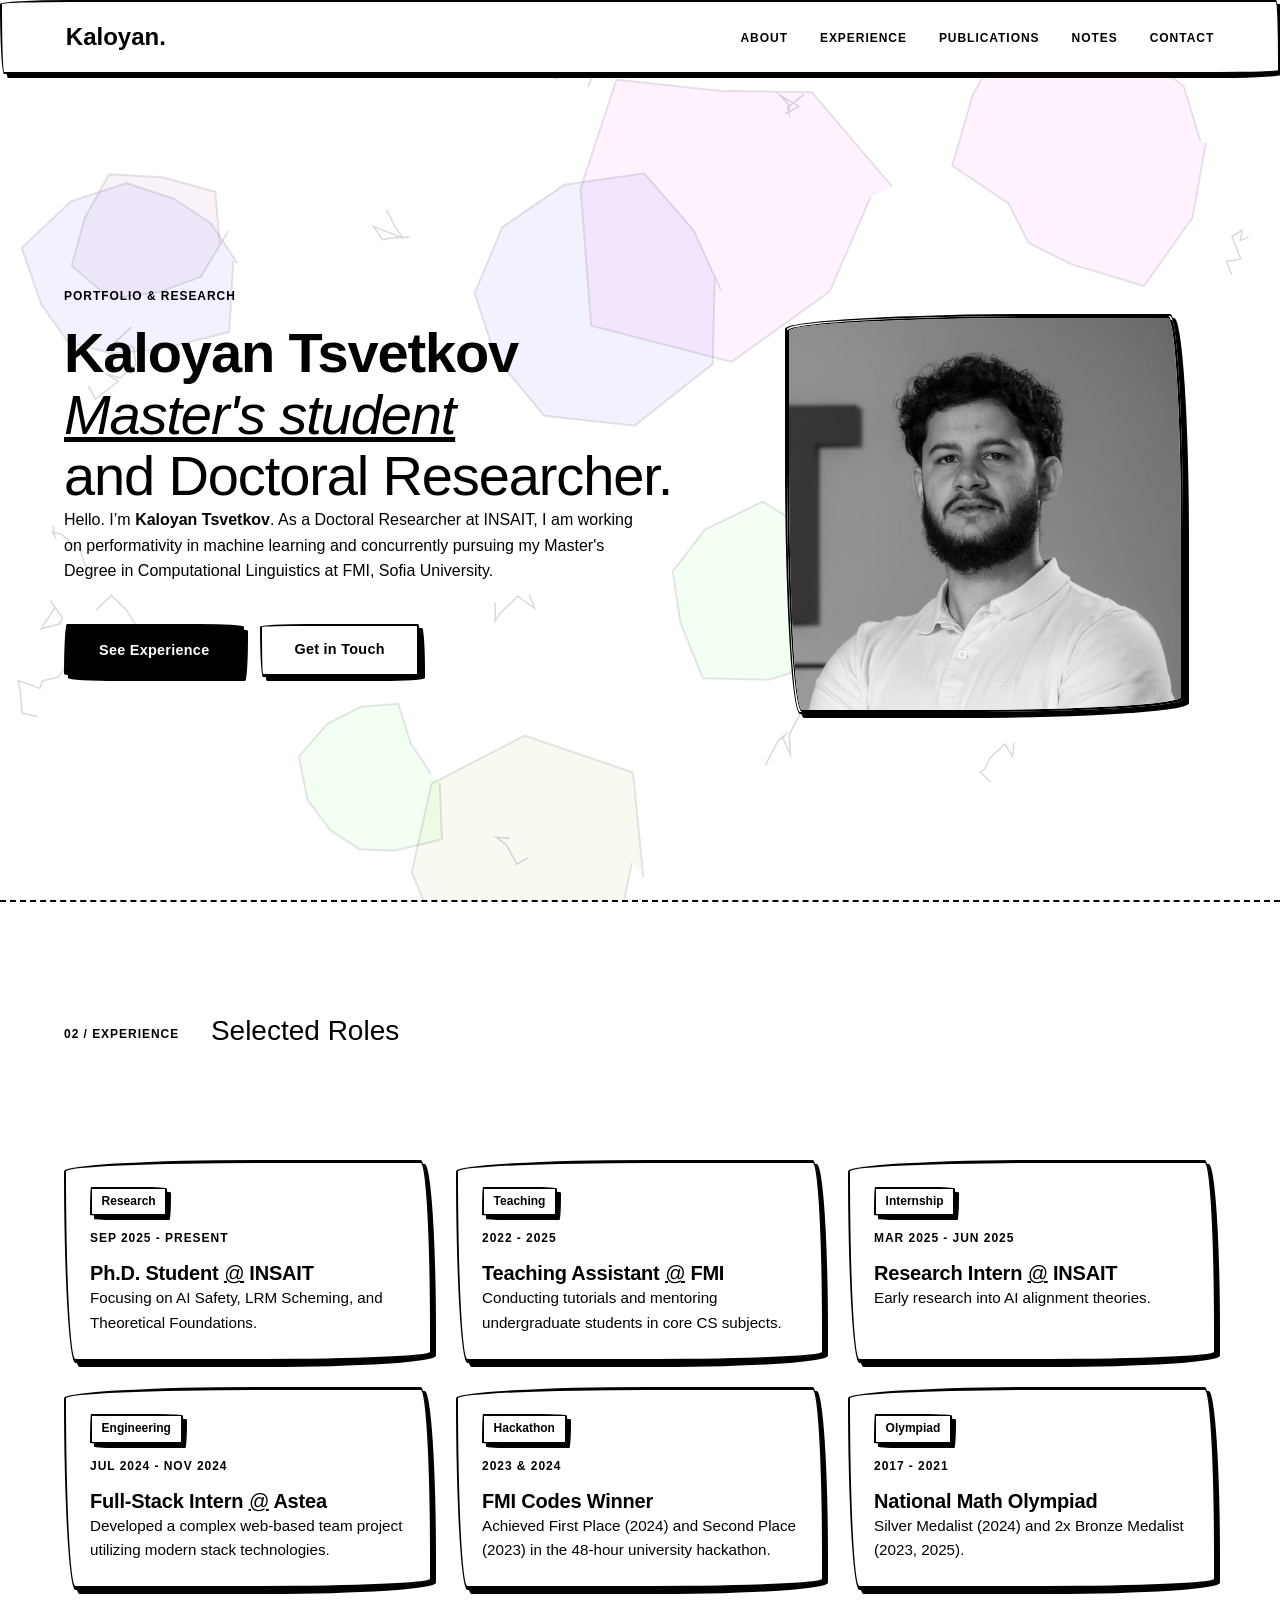
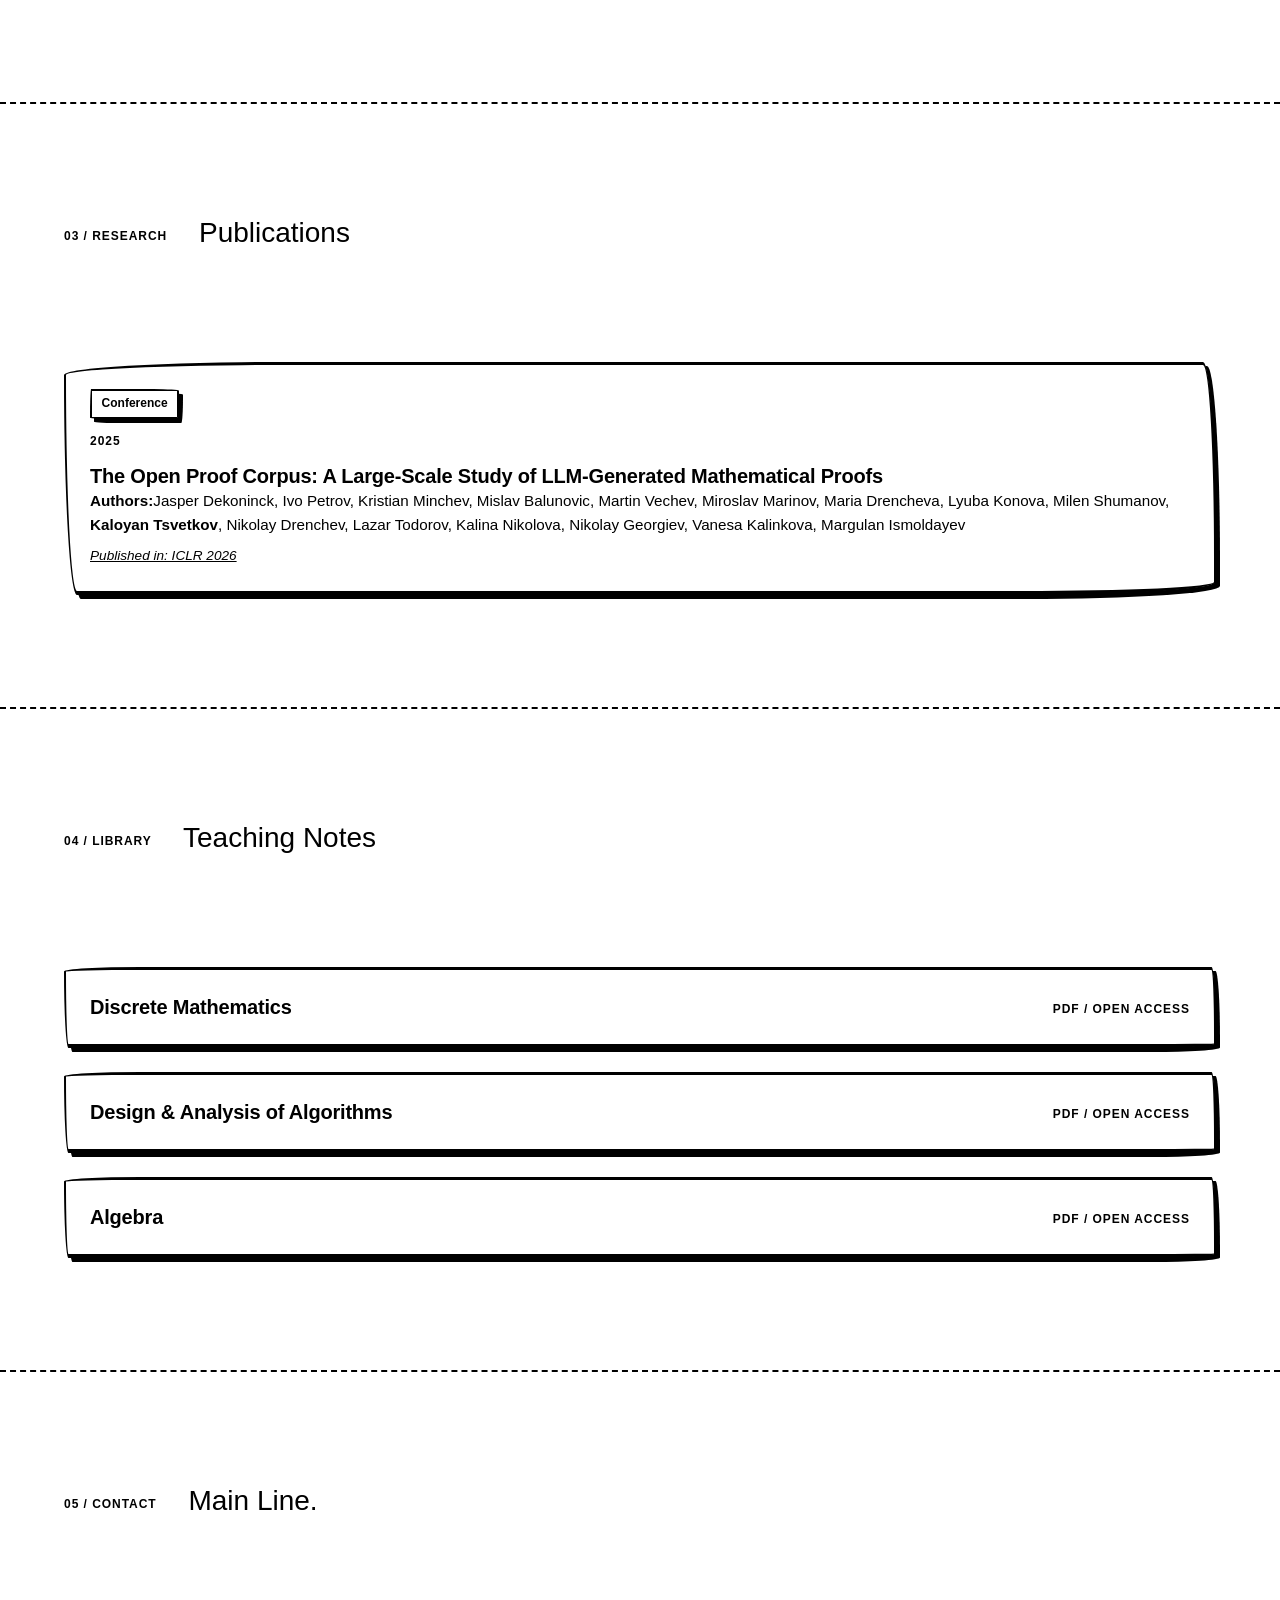
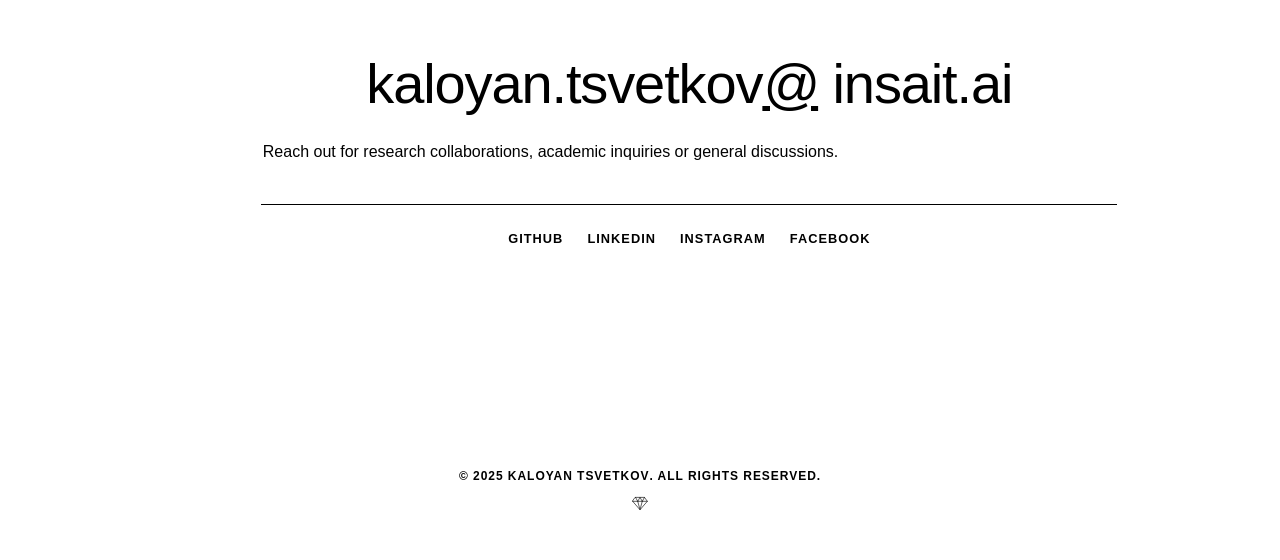
==== commit e9f1f5a5: "Hidden gem Tower Bloxx game" ====
--- a/index.html
+++ b/index.html
@@ -15,9 +15,10 @@
     <!-- Favicon -->
     <link rel="icon" href="./src/images/favicon.ico" type="image/x-icon" />
     <link rel="shortcut icon" href="./src/images/favicon.ico" type="image/x-icon" />
-    
-    <!-- Font Awesome (Legacy support) -->
-    <link rel="stylesheet" href="https://cdnjs.cloudflare.com/ajax/libs/font-awesome/4.7.0/css/font-awesome.min.css">
+
+    <!-- Font Awesome (Legacy support) - Loaded asynchronously -->
+    <link rel="preload" href="https://cdnjs.cloudflare.com/ajax/libs/font-awesome/4.7.0/css/font-awesome.min.css" as="style" onload="this.onload=null;this.rel='stylesheet'">
+    <noscript><link rel="stylesheet" href="https://cdnjs.cloudflare.com/ajax/libs/font-awesome/4.7.0/css/font-awesome.min.css"></noscript>
     
     <link rel="stylesheet" href="style/main.css">
     <link rel="stylesheet" href="style/sketch.css">
@@ -25,7 +26,7 @@
 
 <body>
     <script data-goatcounter="https://kaloyants.goatcounter.com/count"
-        async src="//gc.zgo.at/count.js"></script>
+        async src="https://gc.zgo.at/count.js"></script>
     <!-- Navigation: Floating Glass -->
     <nav class="glass-nav">
         <div class="nav-content">
@@ -55,7 +56,7 @@
             <!-- Image offset for asymmetry -->
             <div class="hero-visual">
                 <div class="image-frame">
-                <img src="src/images/profile_work.webp" alt="me" loading="lazy">
+                <img src="src/images/profile_work.webp" alt="me" fetchpriority="high" loading="eager">
                 </div>
             </div>
         </div>
@@ -203,14 +204,38 @@
 
     <footer>
         <div class="editorial-grid">
-            <div style="grid-column: 1 / -1; width: 100%;">
-                <p class="text-label text-muted" style="white-space: nowrap;">&copy; 2025 <b>Kaloyan Tsvetkov</b>. All rights reserved.</p>
+            <div style="grid-column: 1 / -1; width: 100%; text-align: center;">
+                <p class="text-label text-muted" style="margin-bottom: 8px;">&copy; 2025 <b>Kaloyan Tsvetkov</b>. All rights reserved.</p>
+                <span class="gem-launcher" onclick="openTowerGame()" style="cursor: pointer; transition: transform 0.3s; display: inline-block; width: 18px; height: 18px;" title="Play Tower Bloxx">
+                    <img src="./src/images/diamong.svg" alt="Play" style="width: 100%; height: 100%; filter: grayscale(100%);">
+                </span>
             </div>
         </div>
     </footer>
 
-    <!-- Page behavior -->
-    <script src="script/main.js"></script>
-    <script src="script/doodles.js"></script>
+    <!-- Full-screen Game Modal -->
+    <div id="tower-bloxx-modal" class="hidden">
+        <div class="modal-header">
+            <button class="btn btn-secondary" onclick="closeTowerGame()">Close</button>
+            <button class="btn btn-secondary" id="btn-start-over" onclick="resetGame()">Start Over</button>
+        </div>
+        <div id="tower-game-container" style="flex: 1; position: relative; cursor: grab;" tabindex="0">
+            <!-- Canvas gets appended here by Matter.js -->
+            <!-- Popup for achievements removed for continuous gameplay -->
+            <!--
+            <div id="achievement-popup" class="hidden card" style="position: absolute; top: 50%; left: 50%; transform: translate(-50%, -50%); z-index: 1000; text-align: center; max-width: 80%; width: 300px; cursor: default;">
+                <i class="fa fa-times" onclick="continueGame()" style="position: absolute; top: 15px; right: 15px; cursor: pointer; color: var(--text-muted); font-size: 1.2rem;" aria-label="Close popup"></i>
+                <div id="achievement-type" class="text-label" style="font-size: 0.8rem; text-transform: uppercase;">Type</div>
+                <h2 id="achievement-title" class="title-lg" style="margin: 15px 0;">Title</h2>
+                <button id="btn-continue-game" class="btn btn-primary" onclick="continueGame()">Continue Building</button>
+            </div>
+            -->
+        </div>
+    </div>
+
+    <script src="script/main.js" defer></script>
+    <script src="script/doodles.js" defer></script>
+    <script src="script/matter.min.js" defer></script>
+    <script src="script/tower_bloxx_pure.js" defer></script>
 </body>
 </html>
--- a/style/sketch.css
+++ b/style/sketch.css
@@ -93,8 +93,46 @@
 }
 
 .card:hover {
-    transform: translate(-2px, -2px) !important;
+    transform: translate(-2px, -2px) rotate(1deg) !important;
     box-shadow: 7px 7px 0px #000 !important;
+}
+
+/* Base rotations removed as per user request to start untilted */
+/* .rotate-1 { transform: rotate(1deg) !important; }
+.rotate-neg1 { transform: rotate(-1deg) !important; }
+.rotate-2 { transform: rotate(2deg) !important; }
+.rotate-neg2 { transform: rotate(-2deg) !important; } */
+
+/* Modal Game Container */
+#tower-bloxx-modal {
+    position: fixed;
+    top: 0;
+    left: 0;
+    width: 100vw;
+    height: 100vh;
+    background: rgba(255, 255, 255, 0.95);
+    z-index: 9999;
+    display: flex;
+    flex-direction: column;
+    pointer-events: auto;
+}
+
+#tower-bloxx-modal.hidden {
+    display: none !important;
+}
+
+.modal-header {
+    display: flex;
+    justify-content: space-between;
+    padding: 20px;
+    z-index: 10000;
+}
+
+.sticky-launch-btn {
+    position: fixed;
+    bottom: 20px;
+    right: 20px;
+    z-index: 1000;
 }
 
 /* Make images look bad / drawn */
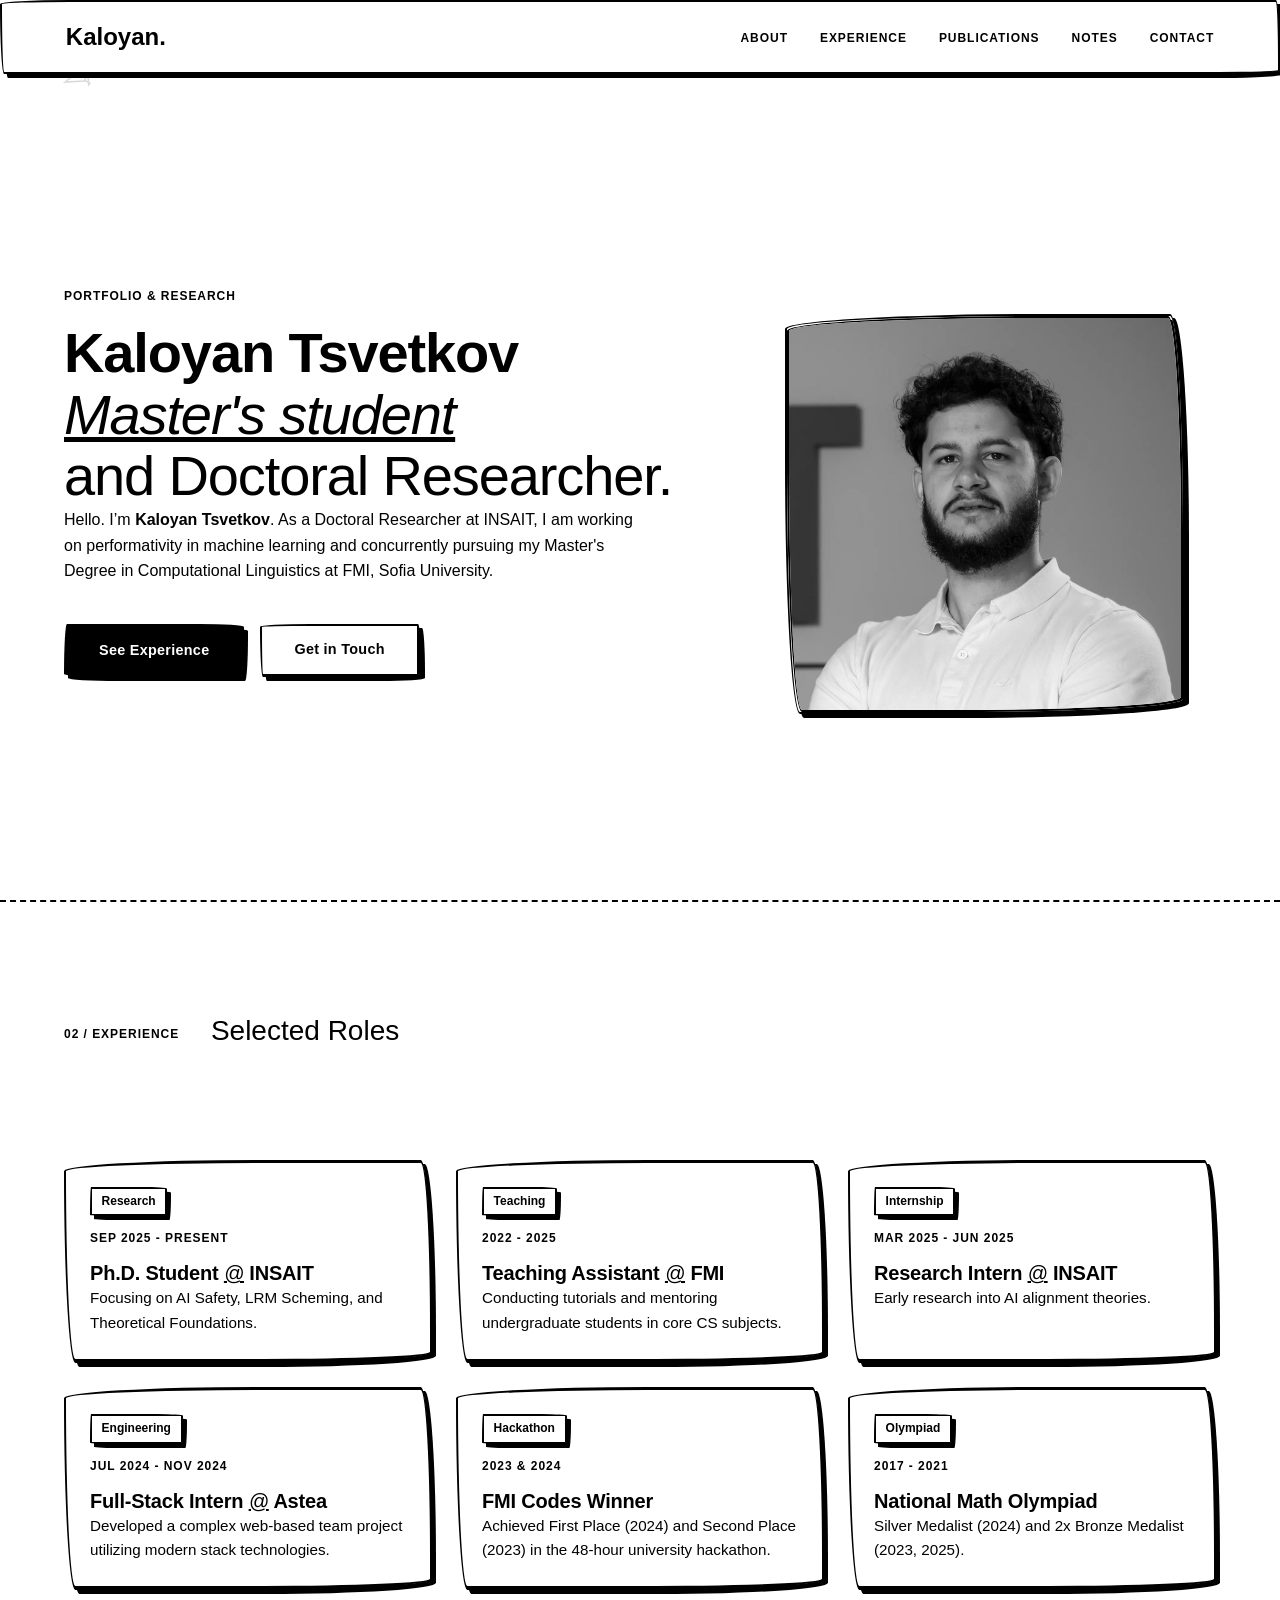
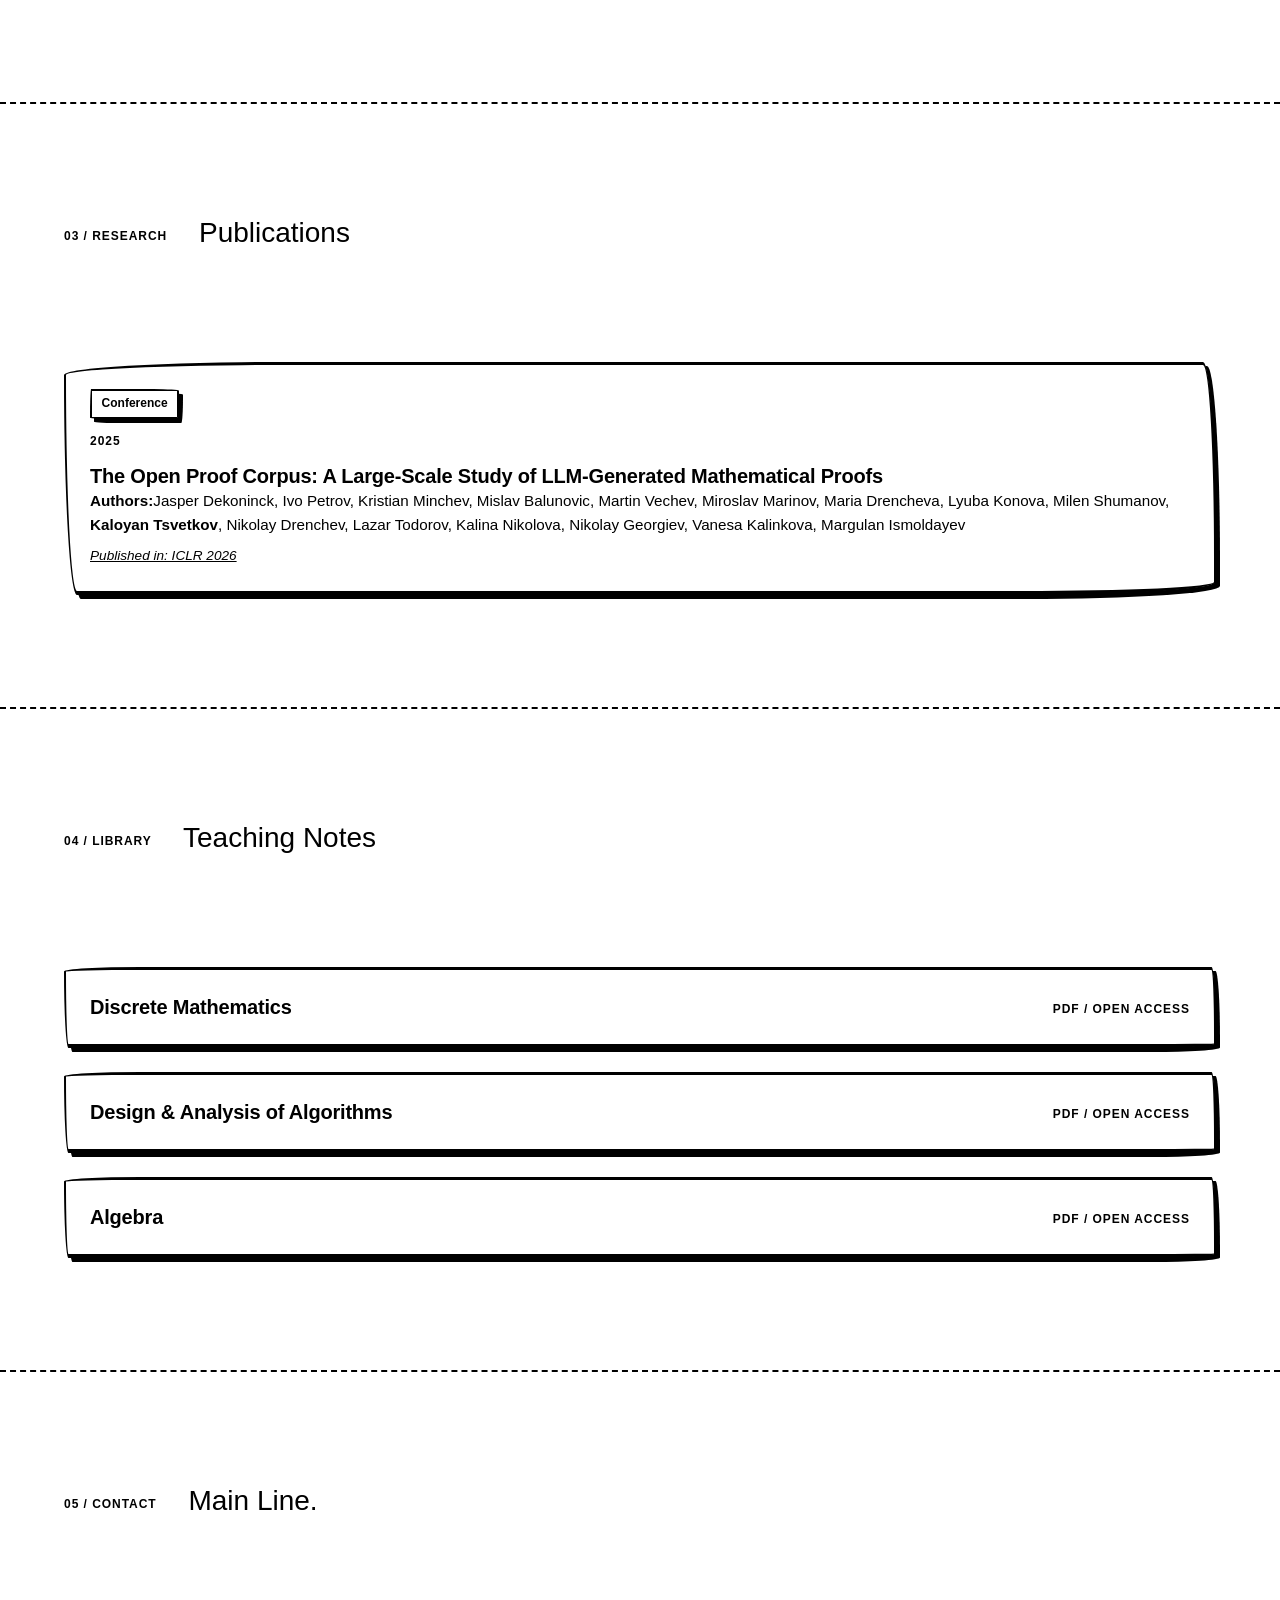
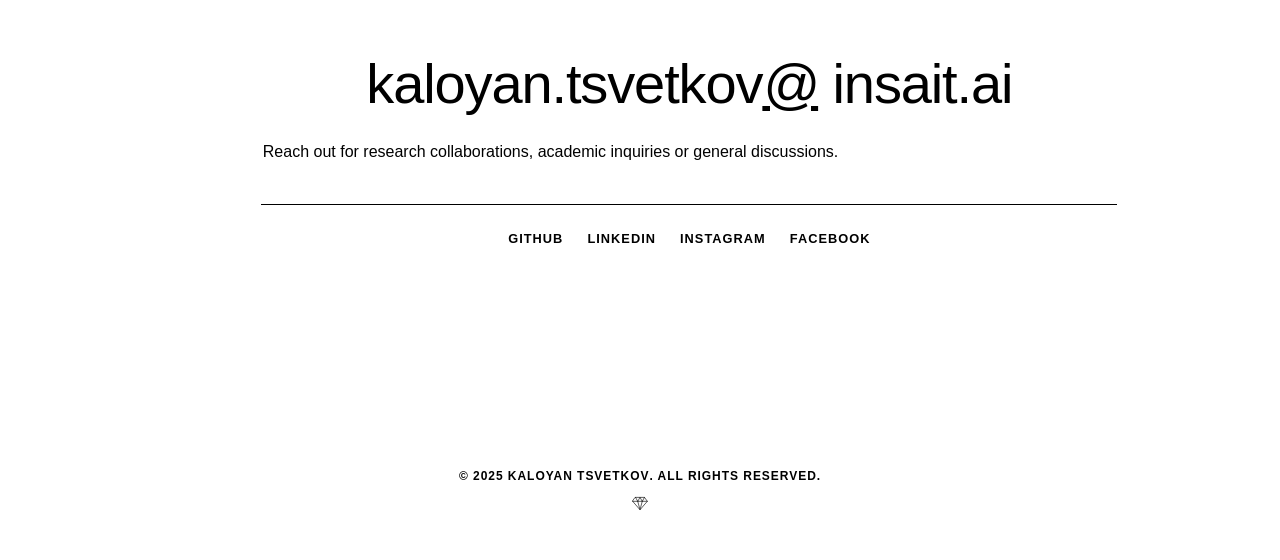
==== commit 3450e761: "Combos and flying people; boundaries logic improved a bit" ====
--- a/index.html
+++ b/index.html
@@ -206,7 +206,7 @@
         <div class="editorial-grid">
             <div style="grid-column: 1 / -1; width: 100%; text-align: center;">
                 <p class="text-label text-muted" style="margin-bottom: 8px;">&copy; 2025 <b>Kaloyan Tsvetkov</b>. All rights reserved.</p>
-                <span class="gem-launcher" onclick="openTowerGame()" style="cursor: pointer; transition: transform 0.3s; display: inline-block; width: 18px; height: 18px;" title="Play Tower Bloxx">
+                <span class="gem-launcher" onclick="openTowerGame(this)" style="cursor: pointer; display: inline-block; width: 18px; height: 18px; touch-action: manipulation;" title="Play Tower Bloxx">
                     <img src="./src/images/diamong.svg" alt="Play" style="width: 100%; height: 100%; filter: grayscale(100%);">
                 </span>
             </div>
@@ -215,21 +215,37 @@
 
     <!-- Full-screen Game Modal -->
     <div id="tower-bloxx-modal" class="hidden">
-        <div class="modal-header">
-            <button class="btn btn-secondary" onclick="closeTowerGame()">Close</button>
-            <button class="btn btn-secondary" id="btn-start-over" onclick="resetGame()">Start Over</button>
-        </div>
-        <div id="tower-game-container" style="flex: 1; position: relative; cursor: grab;" tabindex="0">
+        <div class="modal-header" style="position: absolute; top: 0; left: 0; width: 100%; z-index: 10000; display: block; padding: 0; margin: 0; height: 0;">
+            <button class="restart-btn" onclick="resetGame()" style="position: absolute; top: 15px; right: 60px; z-index: 1000; background: none; border: none; color: white; font-size: 28px; cursor: pointer; text-shadow: 2px 2px 0px #000;" title="Start Over">↻</button>
+            <button class="close-btn" onclick="closeTowerGame()" style="position: absolute; top: 15px; right: 20px; z-index: 1000; background: none; border: none; color: white; font-size: 38px; font-weight: bold; line-height: 28px; cursor: pointer; text-shadow: 2px 2px 0px #000;" title="Close">&times;</button>
+        </div>
+        <div id="tower-game-container" style="position: relative; width: 100%; height: 100%; overflow: hidden; background: skyblue;">
             <!-- Canvas gets appended here by Matter.js -->
-            <!-- Popup for achievements removed for continuous gameplay -->
-            <!--
-            <div id="achievement-popup" class="hidden card" style="position: absolute; top: 50%; left: 50%; transform: translate(-50%, -50%); z-index: 1000; text-align: center; max-width: 80%; width: 300px; cursor: default;">
-                <i class="fa fa-times" onclick="continueGame()" style="position: absolute; top: 15px; right: 15px; cursor: pointer; color: var(--text-muted); font-size: 1.2rem;" aria-label="Close popup"></i>
-                <div id="achievement-type" class="text-label" style="font-size: 0.8rem; text-transform: uppercase;">Type</div>
-                <h2 id="achievement-title" class="title-lg" style="margin: 15px 0;">Title</h2>
-                <button id="btn-continue-game" class="btn btn-primary" onclick="continueGame()">Continue Building</button>
-            </div>
-            -->
+            
+            <!-- Game HUD -->
+            <div id="game-hud" class="hidden">
+                <div class="hud-score">Score: <span id="hud-score-value">0</span></div>
+                <div class="hud-level">Level: <span id="hud-level-value">1</span></div>
+            </div>
+
+            <!-- Liquid Combo Timer & Label -->
+            <div id="combo-timer-container" class="hidden">
+                <div id="combo-timer-bar-wrapper">
+                    <div id="combo-timer-bar"></div>
+                </div>
+                <div id="combo-side-label"><span id="hud-combo-value">x1</span></div>
+            </div>
+
+            <!-- Tower Completed Screen -->
+            <div id="game-state-completed" class="game-overlay card hidden">
+                <h2 class="title-lg">Tower Completed!</h2>
+                <p class="body-md">You've added a new building to the skyline.</p>
+                <div class="score-summary">Bonus: <span id="tower-bonus">+500</span></div>
+                <button class="btn btn-primary" onclick="nextTower()">Build Next Tower</button>
+            </div>
+
+            <!-- Notifications / Effects Container -->
+            <div id="effects-container" style="position: absolute; top: 0; left: 0; width: 100%; height: 100%; pointer-events: none; z-index: 50;"></div>
         </div>
     </div>
 
--- a/style/sketch.css
+++ b/style/sketch.css
@@ -122,10 +122,7 @@
 }
 
 .modal-header {
-    display: flex;
-    justify-content: space-between;
-    padding: 20px;
-    z-index: 10000;
+    /* Styles are handled inline for position absolute overlay */
 }
 
 .sticky-launch-btn {
@@ -177,3 +174,171 @@
     pointer-events: none;
     background: transparent;
 }
+
+/* Game Overlays and HUD */
+#game-hud {
+    position: absolute;
+    top: 20px;
+    left: 20px;
+    z-index: 1000;
+    display: flex;
+    flex-direction: column;
+    gap: 10px;
+    font-weight: bold;
+    font-size: 1.2rem;
+    pointer-events: none;
+}
+
+.hud-score, .hud-combo, .hud-level {
+    background: #fff;
+    border: 2px solid #000;
+    padding: 5px 15px;
+    border-radius: 10px 20px 10px 20px / 20px 10px 20px 10px;
+    box-shadow: 2px 2px 0px #000;
+}
+
+.game-overlay {
+    position: absolute;
+    top: 50%;
+    left: 50%;
+    transform: translate(-50%, -50%);
+    z-index: 1500;
+    text-align: center;
+    background: #fff;
+    padding: 30px;
+    min-width: 300px;
+}
+
+.game-overlay.hidden, #game-hud.hidden {
+    display: none !important;
+}
+
+/* Floating Effects */
+#effects-container {
+    position: absolute;
+    top: 0;
+    left: 0;
+    width: 100%;
+    height: 100%;
+    pointer-events: none;
+    z-index: 1200;
+}
+
+.floating-text {
+    position: absolute;
+    font-weight: bold;
+    font-size: 1.5rem;
+    color: #fff !important;
+    text-shadow: 2px 2px 0 #000, -2px -2px 0 #000, 2px -2px 0 #000, -2px 2px 0 #000;
+    animation: floatUp 1s ease-out forwards;
+}
+
+.perfect-text { color: #f1c40f !important; font-size: 2rem; }
+.great-text { color: #2ecc71 !important; }
+.good-text { color: #3498db !important; }
+.bad-text { color: #e74c3c !important; font-size: 1.2rem; }
+
+@keyframes floatUp {
+    0% { transform: translate(-50%, -50%) scale(0.5); opacity: 1; }
+    20% { transform: translate(-50%, -100%) scale(1.2); opacity: 1; }
+    100% { transform: translate(-50%, -200%) scale(1); opacity: 0; }
+}
+
+/* Sparkles and particles */
+.sparkle {
+    position: absolute;
+    width: 20px;
+    height: 20px;
+    background-image: url('../src/images/sparkle.svg');
+    background-size: cover;
+    animation: sparkleAnim 0.5s ease-out forwards;
+}
+
+@keyframes sparkleAnim {
+    0% { transform: translate(-50%, -50%) scale(0) rotate(0deg); opacity: 1; }
+    100% { transform: translate(-50%, -50%) scale(1.5) rotate(180deg); opacity: 0; }
+}
+
+/* Liquid Combo Timer & Label */
+#combo-timer-container {
+    position: absolute;
+    top: 50%;
+    left: 20px;
+    transform: translateY(-50%);
+    display: flex;
+    align-items: center;
+    gap: 15px;
+    z-index: 1000;
+}
+
+#combo-timer-bar-wrapper {
+    width: 25px;
+    height: 300px;
+    background: rgba(255, 255, 255, 0.5);
+    border: 3px solid #000;
+    border-radius: 12px;
+    overflow: hidden;
+    box-shadow: 4px 4px 0px #000;
+    display: flex;
+    align-items: flex-end;
+}
+
+#combo-timer-bar {
+    width: 100%;
+    height: 100%;
+    background: repeating-linear-gradient(
+        45deg,
+        #f1c40f,
+        #f1c40f 10px,
+        #f39c12 10px,
+        #f39c12 20px
+    );
+    background-size: 28px 28px;
+    animation: liquidFlow 1s linear infinite;
+    transform-origin: bottom;
+    transition: height 0.1s linear, background-color 0.3s;
+}
+
+#combo-side-label {
+    font-family: inherit;
+    font-size: 20px;
+    font-weight: bold;
+    color: #fff;
+    text-shadow: 2px 2px 0px #000;
+    line-height: 1.5;
+}
+
+#hud-combo-value {
+    color: #f1c40f;
+    font-size: 24px;
+}
+
+@keyframes liquidFlow {
+    0% { background-position: 0 0; }
+    100% { background-position: 0 28px; }
+}
+
+#combo-timer-container.hidden {
+    display: none !important;
+}
+
+/* Combo Bump Animation */
+.combo-bump {
+    display: inline-block;
+    animation: comboBumpAnim 0.3s ease-out;
+}
+
+@keyframes comboBumpAnim {
+    0% { transform: scale(1); }
+    50% { transform: scale(1.5); color: #f1c40f; }
+    100% { transform: scale(1); }
+}
+
+/* Diamond Zoom Transition */
+.diamond-transition {
+    position: fixed;
+    z-index: 99999;
+    transition: transform 0.6s cubic-bezier(0.8, 0, 0.2, 1);
+    transform-origin: center center;
+    pointer-events: none;
+}
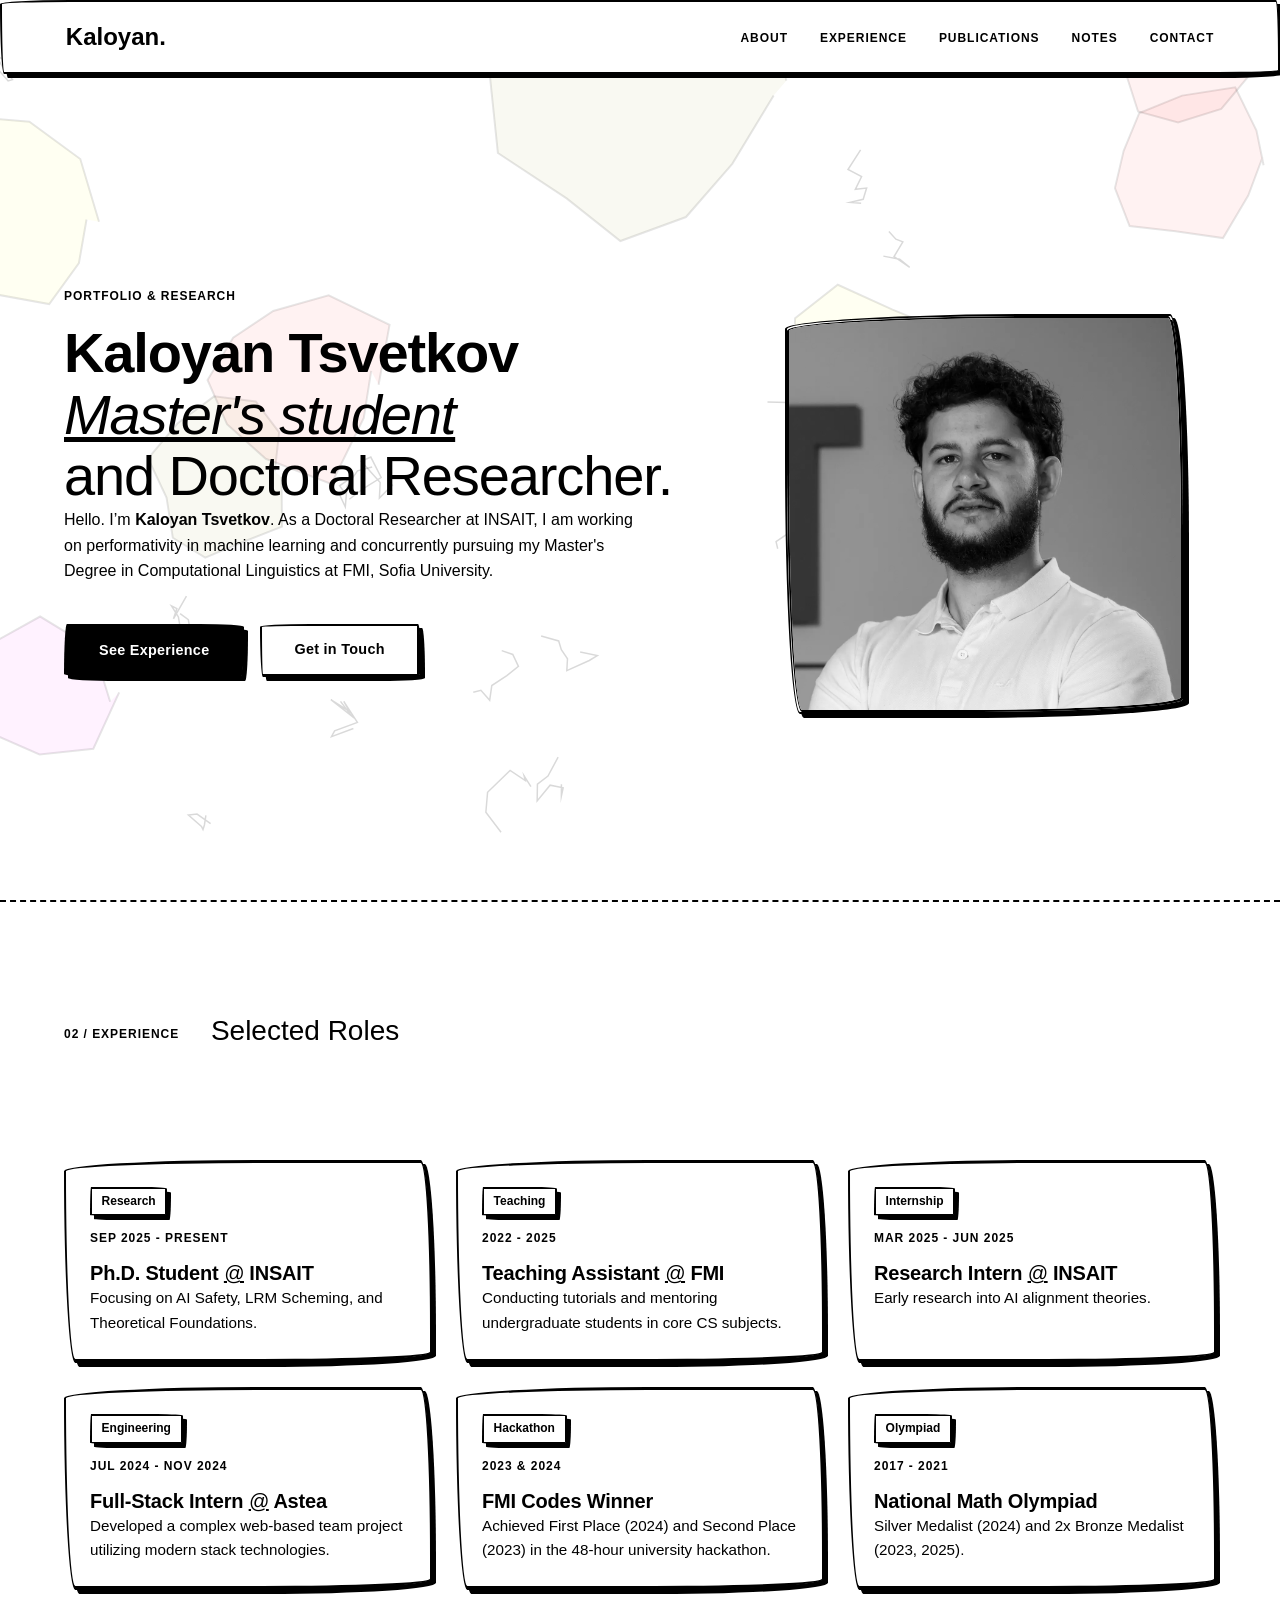
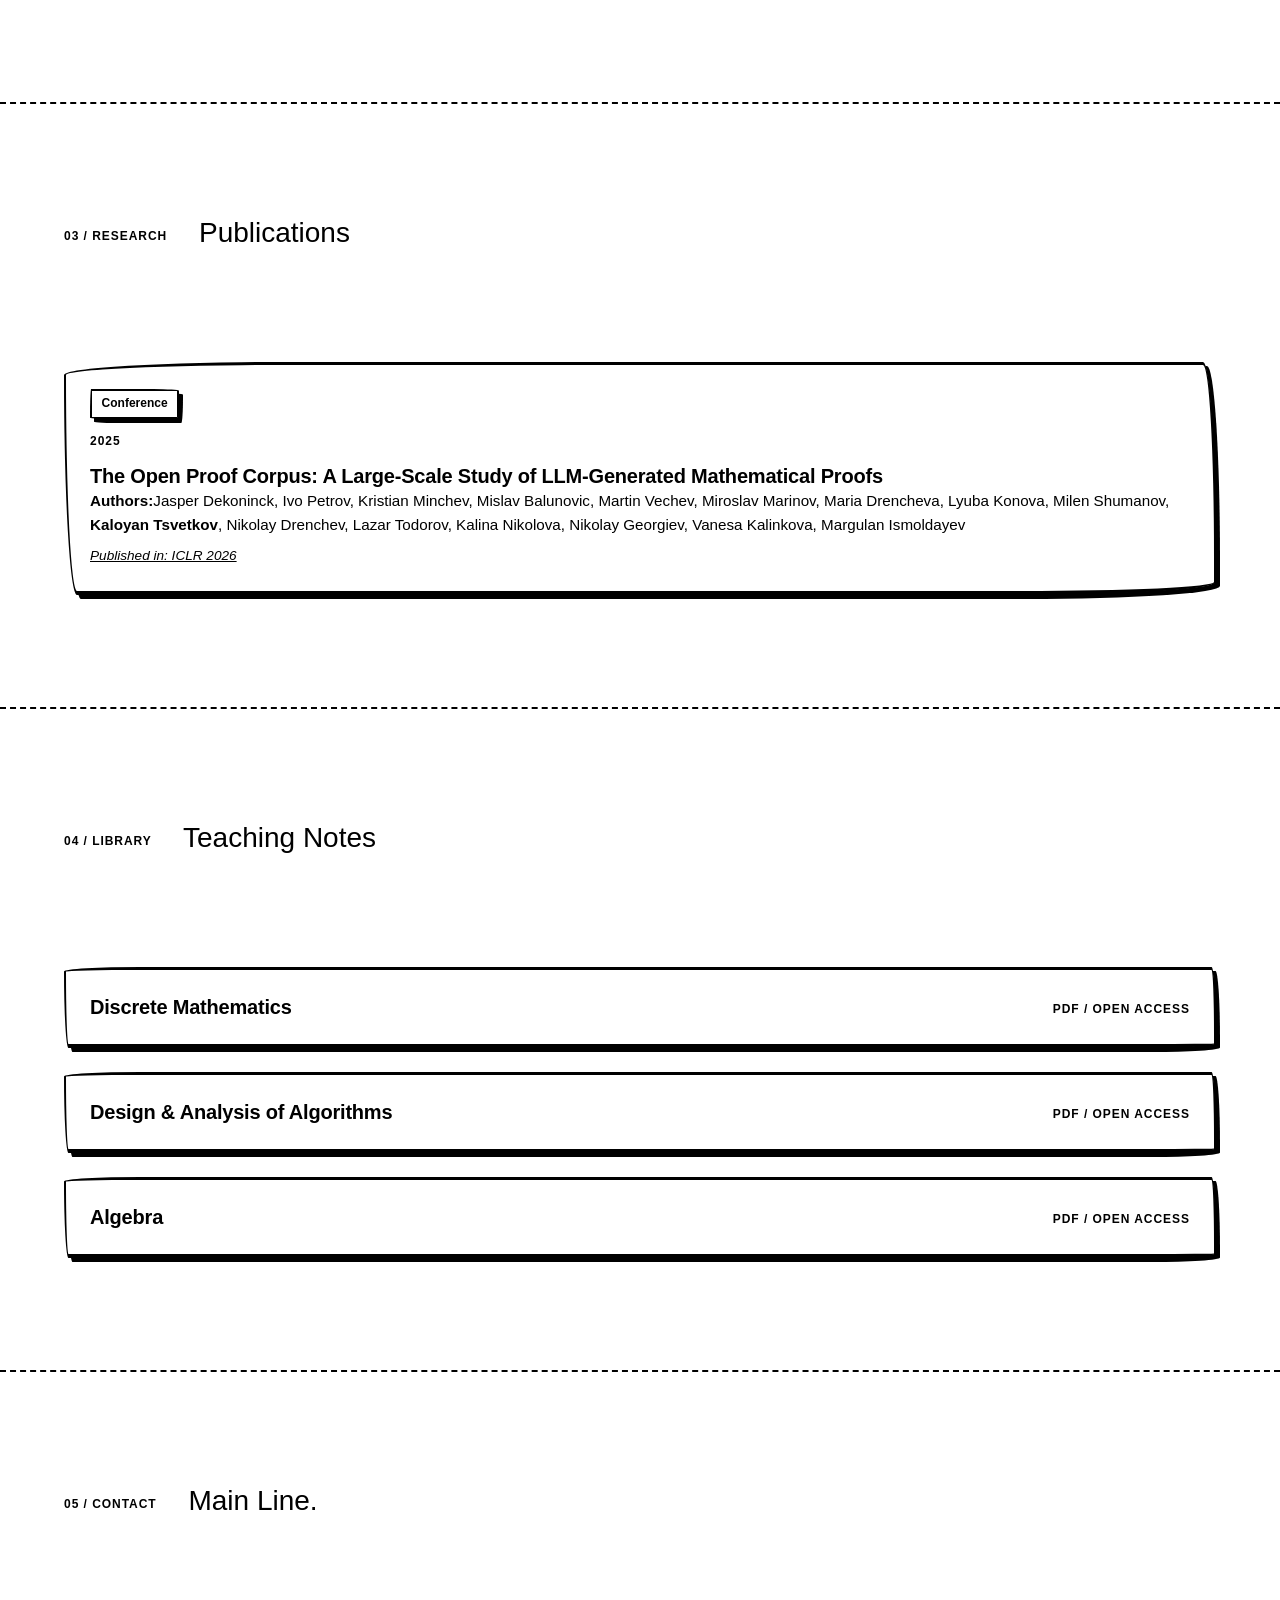
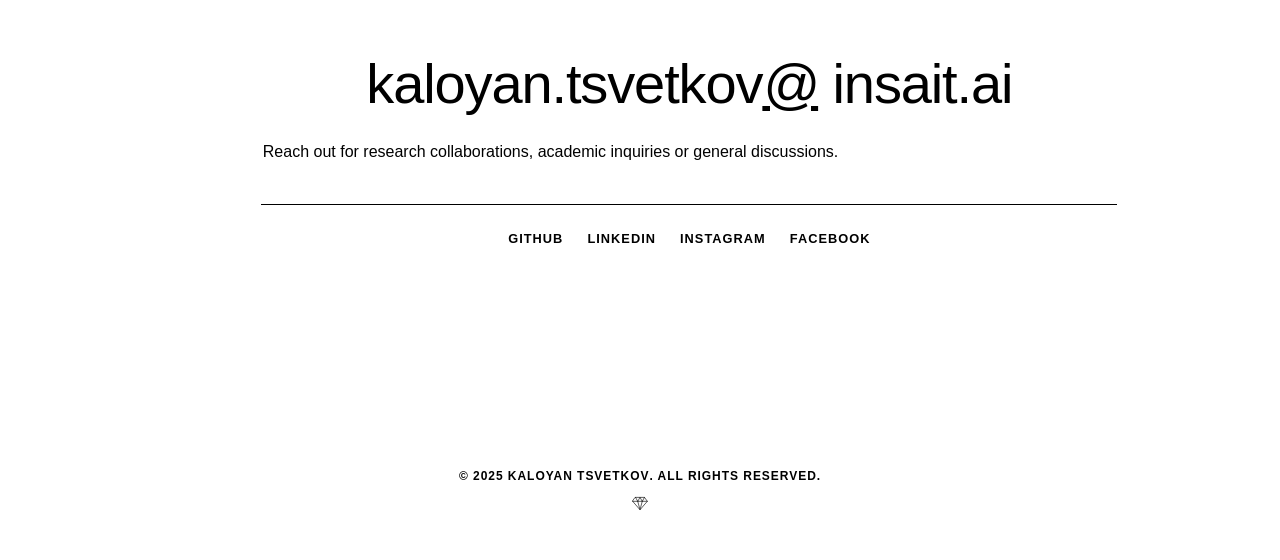
==== commit f2817c04: "Score uses number of people living in the tower" ====
--- a/index.html
+++ b/index.html
@@ -224,7 +224,7 @@
             
             <!-- Game HUD -->
             <div id="game-hud" class="hidden">
-                <div class="hud-score">Score: <span id="hud-score-value">0</span></div>
+                <div class="hud-score">Population: <span id="hud-score-value">0</span></div>
                 <div class="hud-level">Level: <span id="hud-level-value">1</span></div>
             </div>
 
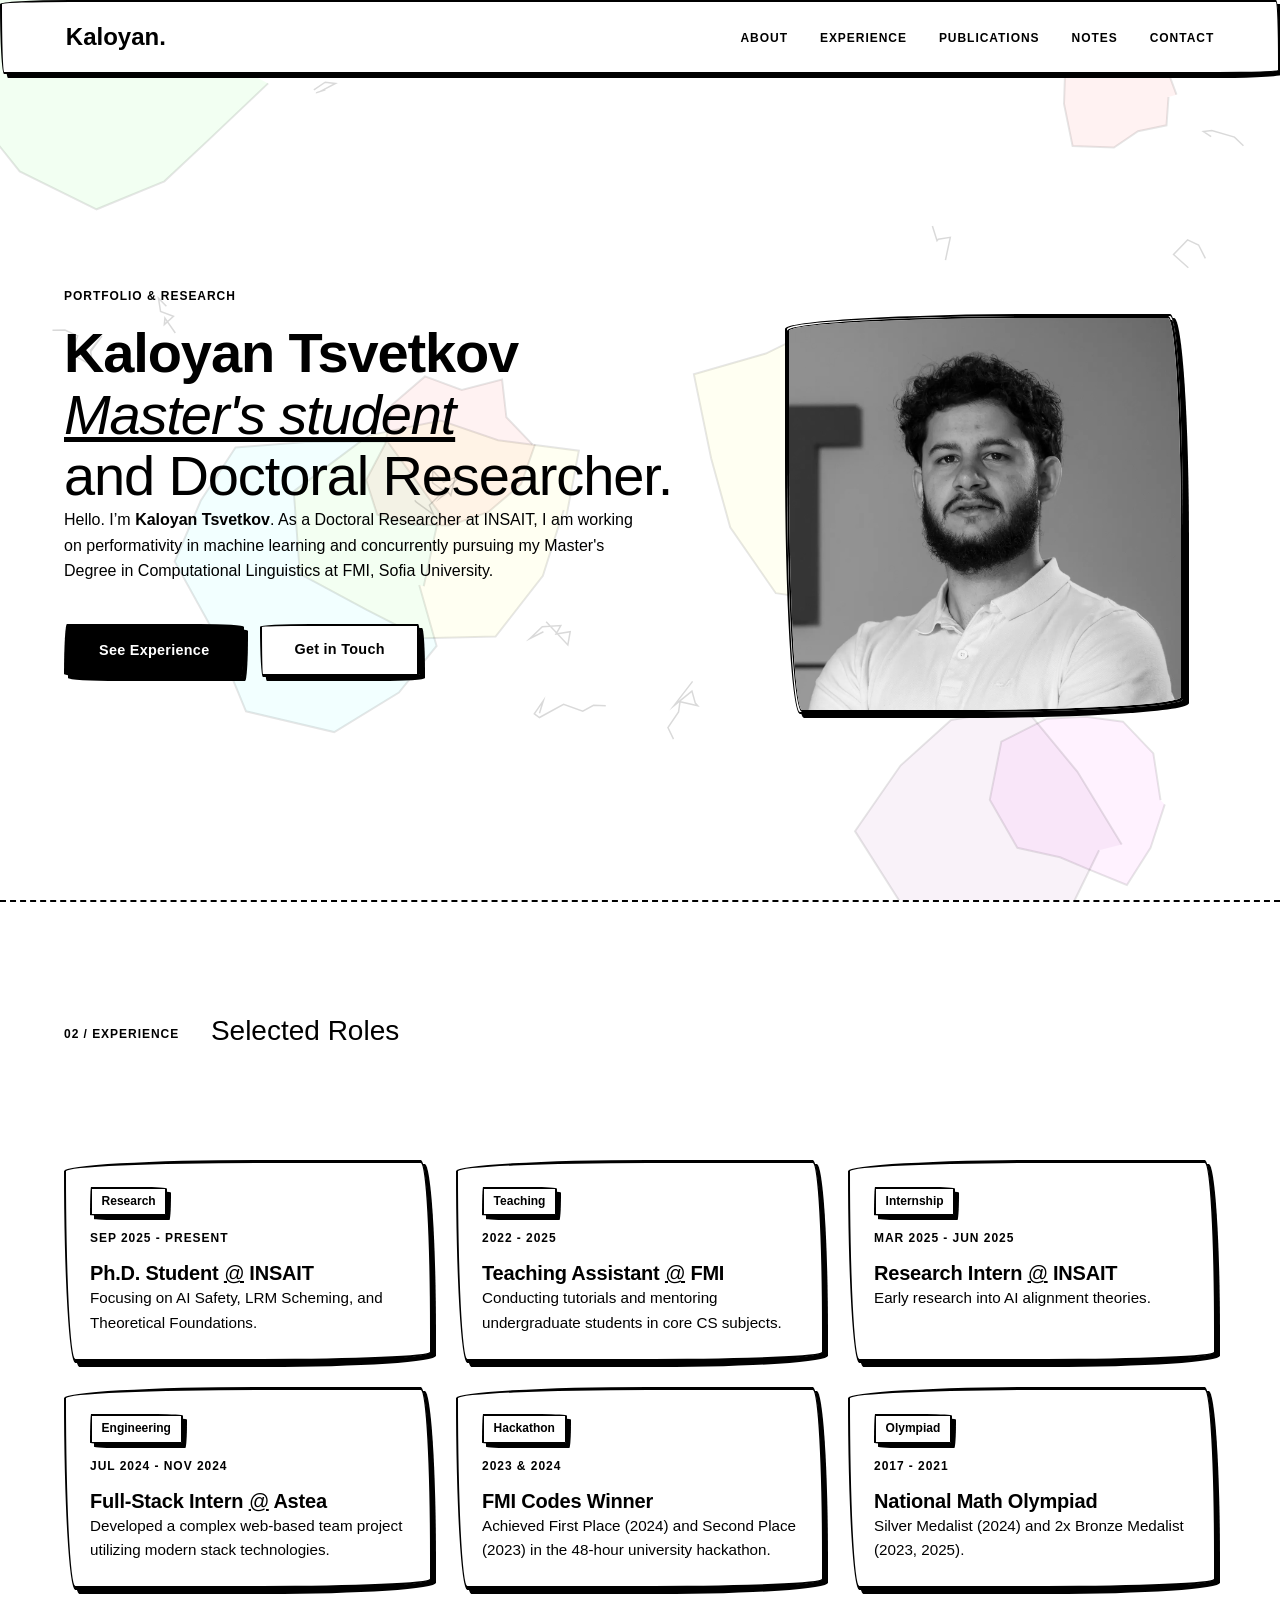
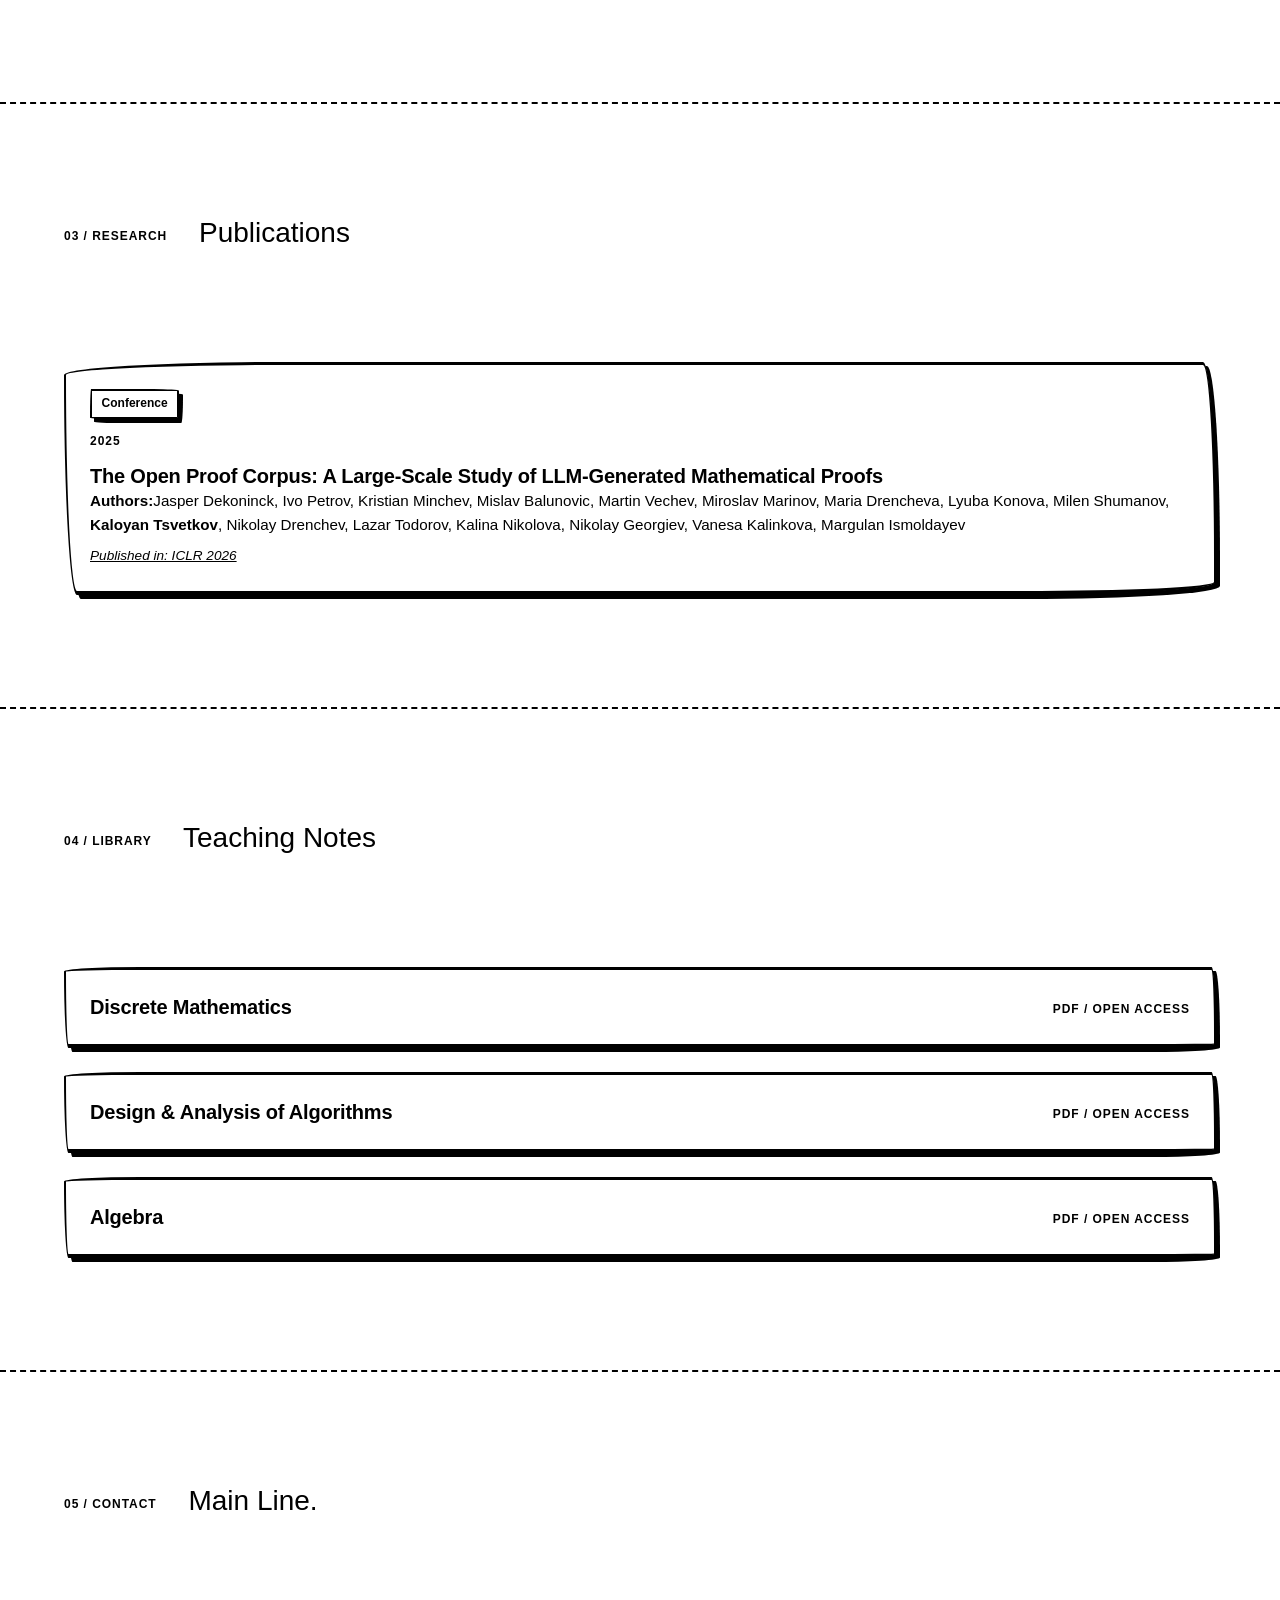
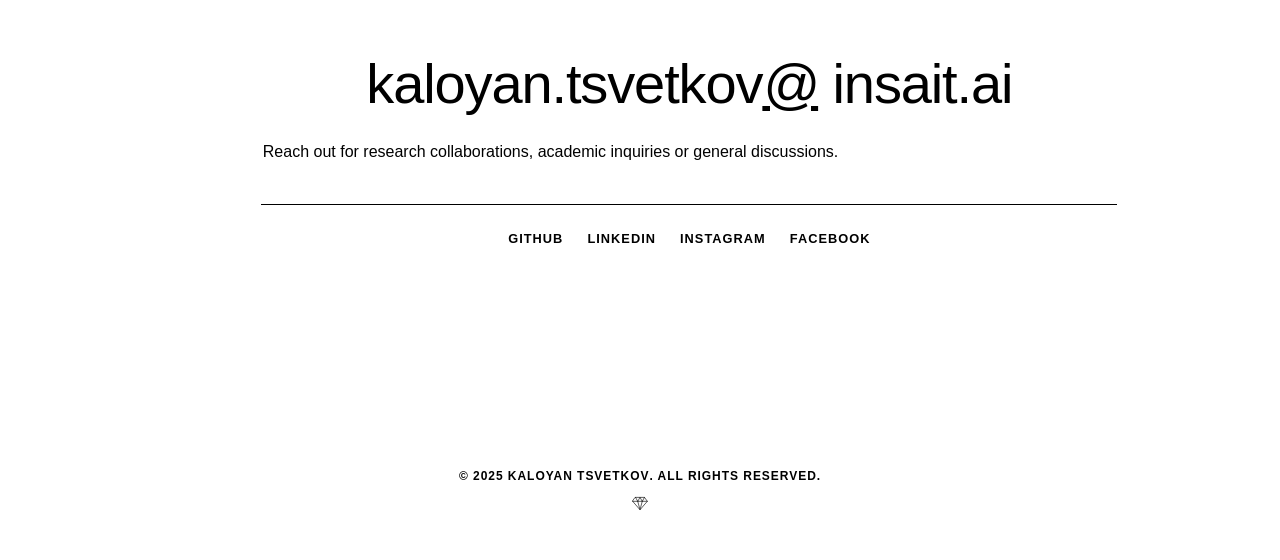
==== commit 3d4bc582: "Repaired game ending popup" ====
--- a/index.html
+++ b/index.html
@@ -237,11 +237,11 @@
             </div>
 
             <!-- Tower Completed Screen -->
-            <div id="game-state-completed" class="game-overlay card hidden">
-                <h2 class="title-lg">Tower Completed!</h2>
-                <p class="body-md">You've added a new building to the skyline.</p>
+            <div id="game-state-completed" class="game-overlay hidden">
+                <button class="close-popup-btn" onclick="hideCompletedPopup()" title="Close to view tower">&times;</button>
+                <h2 class="title-lg" style="margin-top: 0;">Tower Completed!</h2>
                 <div class="score-summary">Bonus: <span id="tower-bonus">+500</span></div>
-                <button class="btn btn-primary" onclick="nextTower()">Build Next Tower</button>
+                <button class="btn btn-primary" onclick="nextTower()" style="margin-top: 15px; padding: 0.5rem 1rem; font-size: 0.85rem;">Build Next</button>
             </div>
 
             <!-- Notifications / Effects Container -->
--- a/style/sketch.css
+++ b/style/sketch.css
@@ -198,15 +198,34 @@
 }
 
 .game-overlay {
-    position: absolute;
-    top: 50%;
-    left: 50%;
-    transform: translate(-50%, -50%);
+    position: absolute !important;
+    top: 50% !important;
+    left: 50% !important;
+    transform: translate(-50%, -50%) !important;
     z-index: 1500;
     text-align: center;
-    background: #fff;
-    padding: 30px;
-    min-width: 300px;
+    background: rgba(255, 255, 255, 0.95);
+    padding: 20px;
+    width: 250px;
+    border-radius: 15px;
+    box-shadow: 0 10px 30px rgba(0,0,0,0.3);
+    border: 2px solid #000;
+}
+
+.close-popup-btn {
+    position: absolute;
+    top: 5px;
+    right: 10px;
+    background: none;
+    border: none;
+    font-size: 24px;
+    cursor: pointer;
+    color: #333;
+    line-height: 1;
+}
+
+.close-popup-btn:hover {
+    color: #e74c3c;
 }
 
 .game-overlay.hidden, #game-hud.hidden {
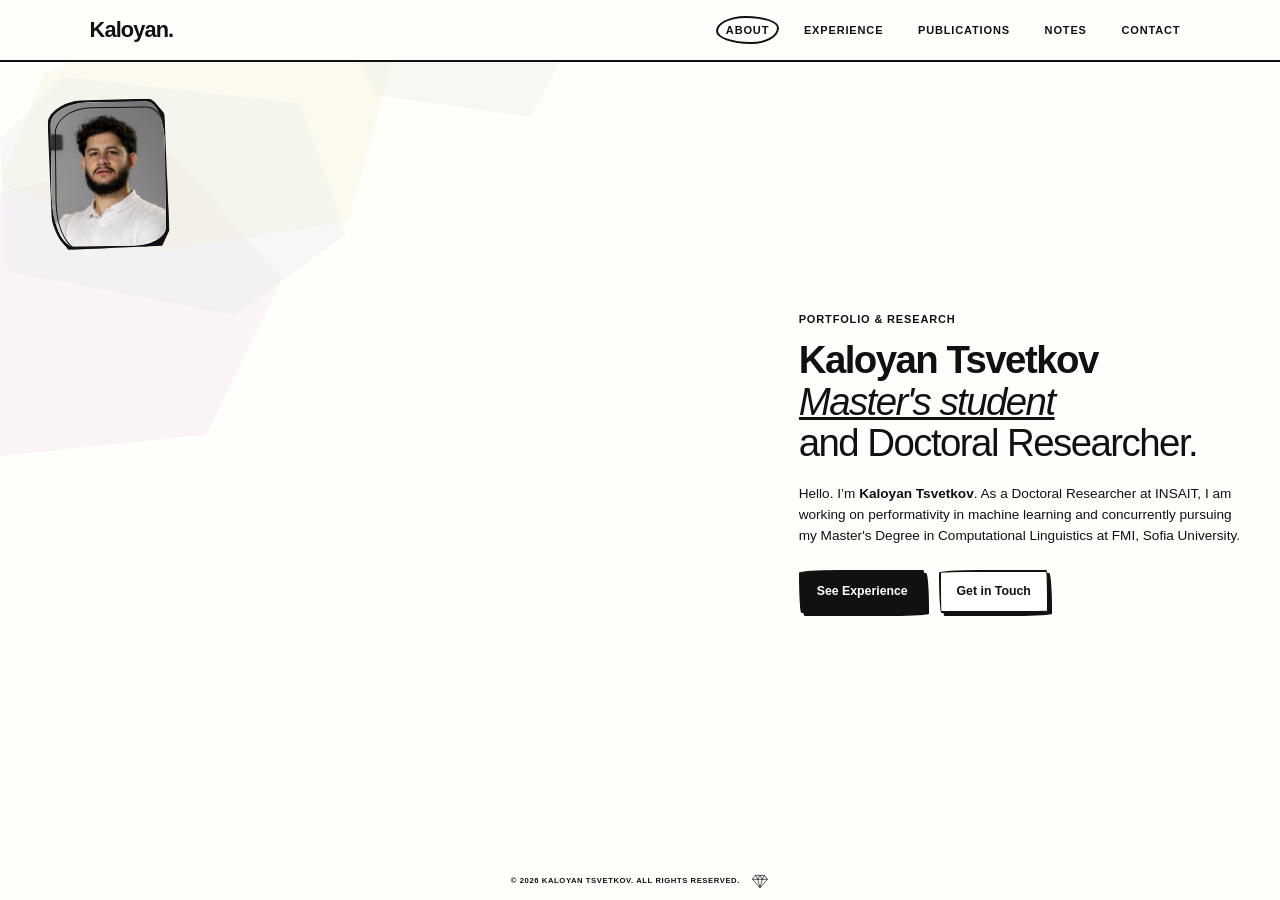
==== commit 9a4ada71: "New version with orb involved for naavigation" ====
--- a/index.html
+++ b/index.html
@@ -1,257 +1,133 @@
 <!DOCTYPE html>
 <html lang="en">
-
 <head>
     <meta charset="UTF-8" />
     <meta name="viewport" content="width=device-width, initial-scale=1.0" />
     <meta name="description" content="<b>Kaloyan Tsvetkov</b> — Doctoral Researcher & Digital Curator." />
     <title>Kaloyan Tsvetkov</title>
-    
-    <!-- Google Fonts: Newsreader (Serif) & Manrope (Sans-Serif) -->
-    <link rel="preconnect" href="https://fonts.googleapis.com">
-    <link rel="preconnect" href="https://fonts.gstatic.com" crossorigin>
-    <link href="https://fonts.googleapis.com/css2?family=Manrope:wght@400;500;700&family=Newsreader:ital,opsz,wght@0,6..72,300;0,6..72,400;0,6..72,700;1,6..72,400&display=swap" rel="stylesheet">
-    
-    <!-- Favicon -->
     <link rel="icon" href="./src/images/favicon.ico" type="image/x-icon" />
     <link rel="shortcut icon" href="./src/images/favicon.ico" type="image/x-icon" />
-
-    <!-- Font Awesome (Legacy support) - Loaded asynchronously -->
-    <link rel="preload" href="https://cdnjs.cloudflare.com/ajax/libs/font-awesome/4.7.0/css/font-awesome.min.css" as="style" onload="this.onload=null;this.rel='stylesheet'">
-    <noscript><link rel="stylesheet" href="https://cdnjs.cloudflare.com/ajax/libs/font-awesome/4.7.0/css/font-awesome.min.css"></noscript>
-    
-    <link rel="stylesheet" href="style/main.css">
+    <link rel="stylesheet" href="style/portfolio.css">
     <link rel="stylesheet" href="style/sketch.css">
 </head>
+<body>
+    <div class="pastel-field" aria-hidden="true">
+        <span class="pastel-shape pastel-shape-a"></span><span class="pastel-shape pastel-shape-b"></span>
+        <span class="pastel-shape pastel-shape-c"></span><span class="pastel-shape pastel-shape-d"></span>
+        <span class="pastel-shape pastel-shape-e"></span><span class="pastel-shape pastel-shape-f"></span>
+        <span class="pastel-shape pastel-shape-g"></span><span class="pastel-shape pastel-shape-h"></span>
+        <span class="pastel-shape pastel-shape-i"></span><span class="pastel-shape pastel-shape-j"></span>
+    </div>
 
-<body>
-    <script data-goatcounter="https://kaloyants.goatcounter.com/count"
-        async src="https://gc.zgo.at/count.js"></script>
-    <!-- Navigation: Floating Glass -->
-    <nav class="glass-nav">
+    <nav class="glass-nav" aria-label="Primary">
         <div class="nav-content">
-            <a href="#" class="logo text-display">Kaloyan.</a>
-            <ul class="nav-links">
-                <li><a href="#about" class="text-label">About</a></li>
-                <li><a href="#experience" class="text-label">Experience</a></li>
-                <li><a href="#publications" class="text-label">Publications</a></li>
-                <li><a href="#notes" class="text-label">Notes</a></li>
-                <li><a href="#contact" class="text-label">Contact</a></li>
+            <a href="#" class="logo text-display" data-section-link="about">Kaloyan.</a>
+            <span class="mobile-active-section text-label" aria-hidden="true">About</span>
+            <button class="mobile-menu-toggle" type="button" aria-label="Open navigation" aria-expanded="false" aria-controls="primary-links">
+                <svg viewBox="0 0 24 24" aria-hidden="true"><path d="M4 7h16M4 12h16M4 17h16"></path></svg>
+            </button>
+            <ul class="nav-links" id="primary-links">
+                <li><a href="#about" class="text-label is-active" data-section-link="about" aria-current="page">About</a></li>
+                <li><a href="#experience" class="text-label" data-section-link="experience">Experience</a></li>
+                <li><a href="#publications" class="text-label" data-section-link="publications">Publications</a></li>
+                <li><a href="#notes" class="text-label" data-section-link="notes">Notes</a></li>
+                <li><a href="#contact" class="text-label" data-section-link="contact">Contact</a></li>
             </ul>
         </div>
     </nav>
 
-    <!-- Hero Section: Editorial Asymmetry -->
-    <section class="hero" id="about">
-        <div class="editorial-grid">
-            <div class="hero-text-block">
-                <span class="eyebrow text-label">Portfolio & Research</span>
-                <h1 class="display-lg"><b>Kaloyan Tsvetkov</b><br> <span class="italic-accent">Master's student</span> <br> and Doctoral Researcher.</h1>
-                <p class="body-lg">Hello. I’m <b>Kaloyan Tsvetkov</b>. As a Doctoral Researcher at INSAIT, I am working on performativity in machine learning and concurrently pursuing my Master's Degree in Computational Linguistics at FMI, Sofia University.</p>
-                <div class="cta-group">
-                    <a href="#experience" class="btn btn-primary">See Experience</a>
-                    <a href="#contact" class="btn btn-secondary">Get in Touch</a>
-                </div>
-            </div>
-            <!-- Image offset for asymmetry -->
-            <div class="hero-visual">
-                <div class="image-frame">
-                <img src="src/images/profile_work.webp" alt="me" fetchpriority="high" loading="eager">
-                </div>
+    <main class="portfolio-shell">
+        <aside class="portrait-region" aria-label="Portrait">
+            <div class="hero-visual"><div class="image-frame"><img src="src/images/profile_work.webp" alt="me" fetchpriority="high" loading="eager"></div></div>
+        </aside>
+
+        <div class="orb-region">
+            <canvas id="orb-canvas" aria-hidden="true"></canvas>
+            <div class="orb-node-layer">
+                <button class="orb-node is-active" type="button" data-orb-section="about" aria-label="About" aria-pressed="true"><svg class="orb-node-icon" data-icon="person" viewBox="0 0 24 24" aria-hidden="true"><circle cx="12" cy="7" r="3"></circle><path d="M5.5 20c.5-4 2.7-6 6.5-6s6 2 6.5 6"></path></svg><span>About</span></button>
+                <button class="orb-node" type="button" data-orb-section="experience" aria-label="Experience" aria-pressed="false"><svg class="orb-node-icon" data-icon="briefcase" viewBox="0 0 24 24" aria-hidden="true"><rect x="3" y="7" width="18" height="12" rx="2"></rect><path d="M8 7V5.5A1.5 1.5 0 0 1 9.5 4h5A1.5 1.5 0 0 1 16 5.5V7M3 12h18M10 12v2h4v-2"></path></svg><span>Experience</span></button>
+                <button class="orb-node" type="button" data-orb-section="publications" aria-label="Publications" aria-pressed="false"><svg class="orb-node-icon" data-icon="file-text" viewBox="0 0 24 24" aria-hidden="true"><path d="M6 3h8l4 4v14H6zM14 3v5h4M9 12h6M9 16h6"></path></svg><span>Publications</span></button>
+                <button class="orb-node" type="button" data-orb-section="notes" aria-label="Notes" aria-pressed="false"><svg class="orb-node-icon" data-icon="book" viewBox="0 0 24 24" aria-hidden="true"><path d="M3.5 5.5c3.5-1 6-.2 8.5 2v13c-2.5-2.2-5-3-8.5-2zM20.5 5.5c-3.5-1-6-.2-8.5 2v13c2.5-2.2 5-3 8.5-2z"></path></svg><span>Notes</span></button>
+                <button class="orb-node" type="button" data-orb-section="contact" aria-label="Contact" aria-pressed="false"><svg class="orb-node-icon" data-icon="mail" viewBox="0 0 24 24" aria-hidden="true"><rect x="3" y="5" width="18" height="14" rx="2"></rect><path d="m4 7 8 6 8-6"></path></svg><span>Contact</span></button>
             </div>
         </div>
-    </section>
 
-    <!-- Experience Section -->
-    <section id="experience" class="section-spacer bg-surface-low">
-        <div class="editorial-grid">
-            <div class="section-header full-row">
-                <h2 class="headline-md"><span class="eyebrow-inline text-label">02 / Experience</span> Selected Roles</h2>
-            </div>
-            
-            <div class="cards-grid">
-                <!-- Card 1 -->
-                <article class="card">
-                    <div class="card-header">
-                        <span class="chip">Research</span>
-                        <span class="date text-label">Sep 2025 - Present</span>
+        <div class="section-stage" aria-live="polite">
+            <section class="content-section hero is-active" id="about" data-section="about">
+                <div class="editorial-grid"><div class="hero-text-block">
+                    <span class="eyebrow text-label">Portfolio & Research</span>
+                    <h1 class="display-lg"><b>Kaloyan Tsvetkov</b><br> <span class="italic-accent">Master's student</span> <br> and Doctoral Researcher.</h1>
+                    <p class="body-lg">Hello. I’m <b>Kaloyan Tsvetkov</b>. As a Doctoral Researcher at INSAIT, I am working on performativity in machine learning and concurrently pursuing my Master's Degree in Computational Linguistics at FMI, Sofia University.</p>
+                    <div class="cta-group"><a href="#experience" class="btn btn-primary" data-section-link="experience">See Experience</a><a href="#contact" class="btn btn-secondary" data-section-link="contact">Get in Touch</a></div>
+                </div></div>
+            </section>
+
+            <section id="experience" class="content-section section-spacer bg-surface-low" data-section="experience" hidden>
+                <div class="editorial-grid">
+                    <div class="section-header full-row"><h2 class="headline-md"><span class="eyebrow-inline text-label">02 / Experience</span> Selected Roles</h2></div>
+                    <div class="cards-grid">
+                        <article class="card"><div class="card-header"><span class="chip">Research</span><span class="date text-label">Sep 2025 - Present</span></div><h3 class="title-lg">Ph.D. Student <span class="italic-accent">@</span> INSAIT</h3><p class="body-md text-muted">Focusing on AI Safety, LRM Scheming, and Theoretical Foundations.</p></article>
+                        <article class="card"><div class="card-header"><span class="chip">Teaching</span><span class="date text-label">2022 - 2025</span></div><h3 class="title-lg">Teaching Assistant <span class="italic-accent">@</span> FMI</h3><p class="body-md text-muted">Conducting tutorials and mentoring undergraduate students in core CS subjects.</p></article>
+                        <article class="card"><div class="card-header"><span class="chip">Internship</span><span class="date text-label">Mar 2025 - Jun 2025</span></div><h3 class="title-lg">Research Intern <span class="italic-accent">@</span> INSAIT</h3><p class="body-md text-muted">Early research into AI alignment theories.</p></article>
+                        <article class="card"><div class="card-header"><span class="chip">Engineering</span><span class="date text-label">Jul 2024 - Nov 2024</span></div><h3 class="title-lg">Full-Stack Intern <span class="italic-accent">@</span> Astea</h3><p class="body-md text-muted">Developed a complex web-based team project utilizing modern stack technologies.</p></article>
+                        <article class="card"><div class="card-header"><span class="chip">Hackathon</span><span class="date text-label">2023 & 2024</span></div><h3 class="title-lg">FMI Codes Winner</h3><p class="body-md text-muted">Achieved First Place (2024) and Second Place (2023) in the 48-hour university hackathon.</p></article>
+                        <article class="card"><div class="card-header"><span class="chip">Olympiad</span><span class="date text-label">2017 - 2021</span></div><h3 class="title-lg">National Math Olympiad</h3><p class="body-md text-muted">Silver Medalist (2024) and 2x Bronze Medalist (2023, 2025).</p></article>
                     </div>
-                    <h3 class="title-lg">Ph.D. Student <span class="italic-accent">@</span> INSAIT</h3>
-                    <p class="body-md text-muted">Focusing on AI Safety, LRM Scheming, and Theoretical Foundations.</p>
-                </article>
+                </div>
+            </section>
 
-                <!-- Card 2 -->
-                <article class="card">
-                    <div class="card-header">
-                        <span class="chip">Teaching</span>
-                        <span class="date text-label">2022 - 2025</span>
+            <section id="publications" class="content-section section-spacer" data-section="publications" hidden>
+                <div class="editorial-grid">
+                    <div class="section-header full-row"><h2 class="headline-md"><span class="eyebrow-inline text-label">03 / Research</span> Publications</h2></div>
+                    <div class="cards-grid cards-grid-single"><article class="card publication-card">
+                        <div class="card-header"><span class="chip">Conference</span><span class="date text-label">2025</span></div>
+                        <h3 class="title-lg"><a href="#" target="_blank" rel="noopener noreferrer">The Open Proof Corpus: A Large-Scale Study of LLM-Generated Mathematical Proofs</a></h3>
+                        <p class="body-md text-muted"><b>Authors:</b>Jasper Dekoninck, Ivo Petrov, Kristian Minchev, Mislav Balunovic, Martin Vechev, Miroslav Marinov, Maria Drencheva, Lyuba Konova, Milen Shumanov, <b>Kaloyan Tsvetkov</b>, Nikolay Drenchev, Lazar Todorov, Kalina Nikolova, Nikolay Georgiev, Vanesa Kalinkova, Margulan Ismoldayev</p>
+                        <p class="body-sm text-muted italic-accent">Published in: ICLR 2026</p>
+                    </article></div>
+                </div>
+            </section>
+
+            <section id="notes" class="content-section section-spacer bg-surface-low" data-section="notes" hidden>
+                <div class="editorial-grid">
+                    <div class="section-header full-row"><h2 class="headline-md"><span class="eyebrow-inline text-label">04 / Library</span> Teaching Notes</h2></div>
+                    <div class="cards-grid cards-grid-single notes-list">
+                        <article class="card"><h3 class="title-lg">Discrete Mathematics</h3><a href="./src/documents/DS_notes.pdf" target="_blank" rel="noopener noreferrer" class="text-label date">PDF / Open Access</a></article>
+                        <article class="card"><h3 class="title-lg">Design & Analysis of Algorithms</h3><a href="./src/documents/DAA_notes.pdf" target="_blank" rel="noopener noreferrer" class="text-label date">PDF / Open Access</a></article>
+                        <article class="card"><h3 class="title-lg">Algebra</h3><a href="./src/documents/Algebra_notes.pdf" target="_blank" rel="noopener noreferrer" class="text-label date">PDF / Open Access</a></article>
                     </div>
-                    <h3 class="title-lg">Teaching Assistant <span class="italic-accent">@</span> FMI</h3>
-                    <p class="body-md text-muted">Conducting tutorials and mentoring undergraduate students in core CS subjects.</p>
-                </article>
+                </div>
+            </section>
 
-                <!-- Card 3 -->
-                <article class="card">
-                    <div class="card-header">
-                        <span class="chip">Internship</span>
-                        <span class="date text-label">Mar 2025 - Jun 2025</span>
+            <section id="contact" class="content-section section-spacer" data-section="contact" hidden>
+                <div class="editorial-grid">
+                    <div class="section-header full-row"><h2 class="headline-md"><span class="eyebrow-inline text-label">05 / Contact</span> Main Line.</h2></div>
+                    <div class="contact-main col-offset-2">
+                        <a href="mailto:kaloyan.tsvetkov@insait.ai" class="email-display display-lg">kaloyan.tsvetkov<span class="italic-accent">@</span> insait.ai</a>
+                        <p class="body-lg text-muted">Reach out for research collaborations, academic inquiries or general discussions.</p>
+                        <div class="social-links"><a href="https://github.com/KaloyanTs" class="social-text text-label">GitHub</a><a href="https://www.linkedin.com/in/kaloyan-tsvetkov-40416a247/" class="social-text text-label">LinkedIn</a><a href="https://www.instagram.com/kaloyants_gotin_sym/" class="social-text text-label">Instagram</a><a href="https://www.facebook.com/profile.php?id=100024007178107" class="social-text text-label">Facebook</a></div>
                     </div>
-                    <h3 class="title-lg">Research Intern <span class="italic-accent">@</span> INSAIT</h3>
-                    <p class="body-md text-muted">Early research into AI alignment theories.</p>
-                </article>
+                </div>
+            </section>
+        </div>
+    </main>
 
-                <!-- Card 4 -->
-                <article class="card">
-                    <div class="card-header">
-                        <span class="chip">Engineering</span>
-                        <span class="date text-label">Jul 2024 - Nov 2024</span>
-                    </div>
-                    <h3 class="title-lg">Full-Stack Intern <span class="italic-accent">@</span> Astea</h3>
-                    <p class="body-md text-muted">Developed a complex web-based team project utilizing modern stack technologies.</p>
-                </article>
+    <footer><div class="editorial-grid"><div class="footer-content">
+        <p class="text-label text-muted">&copy; 2026 <b>Kaloyan Tsvetkov</b>. All rights reserved.</p>
+        <span class="gem-launcher" onclick="openTowerGame(this)" title="Play Tower Bloxx"><img src="./src/images/diamong.svg" alt="Play"></span>
+    </div></div></footer>
 
-                <!-- Card 5 -->
-                <article class="card">
-                    <div class="card-header">
-                        <span class="chip">Hackathon</span>
-                        <span class="date text-label">2023 & 2024</span>
-                    </div>
-                    <h3 class="title-lg">FMI Codes Winner</h3>
-                    <p class="body-md text-muted">Achieved First Place (2024) and Second Place (2023) in the 48-hour university hackathon.</p>
-                </article>
-
-                <!-- Card 6 -->
-                <article class="card">
-                    <div class="card-header">
-                        <span class="chip">Olympiad</span>
-                        <span class="date text-label">2017 - 2021</span>
-                    </div>
-                    <h3 class="title-lg">National Math Olympiad</h3>
-                    <p class="body-md text-muted">Silver Medalist (2024) and 2x Bronze Medalist (2023, 2025).</p>
-                </article>
-            </div>
-        </div>
-    </section>
-
-    <!-- Publications Section -->
-    <section id="publications" class="section-spacer">
-        <div class="editorial-grid">
-            <div class="section-header full-row">
-                <h2 class="headline-md"><span class="eyebrow-inline text-label">03 / Research</span> Publications</h2>
-            </div>
-            
-            <div class="cards-grid cards-grid-single">
-                <article class="card publication-card">
-                    <div class="card-header">
-                        <span class="chip">Conference</span>
-                        <span class="date text-label">2025</span>
-                    </div>
-                    <h3 class="title-lg"><a href="#" target="_blank">The Open Proof Corpus: A Large-Scale Study of LLM-Generated Mathematical Proofs</a></h3>
-                    <p class="body-md text-muted"><b>Authors:</b>Jasper Dekoninck, Ivo Petrov, Kristian Minchev, Mislav Balunovic, Martin Vechev, Miroslav Marinov, Maria Drencheva, Lyuba Konova, Milen Shumanov, <b>Kaloyan Tsvetkov</b>, Nikolay Drenchev, Lazar Todorov, Kalina Nikolova, Nikolay Georgiev, Vanesa Kalinkova, Margulan Ismoldayev</p>
-                    <p class="body-sm text-muted italic-accent">Published in: ICLR 2026</p>
-                </article>
-            </div>
-        </div>
-    </section>
-
-    <!-- Notes Section -->
-    <section id="notes" class="section-spacer bg-surface-low">
-        <div class="editorial-grid">
-            <div class="section-header full-row">
-                <h2 class="headline-md"><span class="eyebrow-inline text-label">04 / Library</span> Teaching Notes</h2>
-            </div>
-            
-            <div class="cards-grid cards-grid-single">
-                <article class="card" style="flex-direction: row; justify-content: space-between; align-items: center;">
-                    <h3 class="title-lg">Discrete Mathematics</h3>
-                    <a href="./src/documents/DS_notes.pdf" target="_blank" class="text-label date">PDF / Open Access</a>
-                </article>
-                <article class="card" style="flex-direction: row; justify-content: space-between; align-items: center;">
-                    <h3 class="title-lg">Design & Analysis of Algorithms</h3>
-                    <a href="./src/documents/DAA_notes.pdf" target="_blank" class="text-label date">PDF / Open Access</a>
-                </article>
-                <article class="card" style="flex-direction: row; justify-content: space-between; align-items: center;">
-                    <h3 class="title-lg">Algebra</h3>
-                    <a href="./src/documents/Algebra_notes.pdf" target="_blank" class="text-label date">PDF / Open Access</a>
-                </article>
-            </div>
-        </div>
-    </section>
-
-    <!-- Contact Section -->
-    <section id="contact" class="section-spacer">
-        <div class="editorial-grid">
-            <div class="section-header full-row">
-                <h2 class="headline-md"><span class="eyebrow-inline text-label">05 / Contact</span> Main Line.</h2>
-            </div>
-
-            <div class="contact-main col-offset-2">
-                <a href="mailto:kaloyan.tsvetkov@insait.ai" class="email-display display-lg">
-                    kaloyan.tsvetkov<span class="italic-accent">@</span> insait.ai
-                </a>
-                
-                <p class="body-lg text-muted" style="margin-top: var(--spacing-md);">Reach out for research collaborations, academic inquiries or general discussions.</p>
-
-                <div class="social-links">
-                    <a href="https://github.com/KaloyanTs" class="social-text text-label">GitHub</a>
-                    <a href="https://www.linkedin.com/in/kaloyan-tsvetkov-40416a247/" class="social-text text-label">LinkedIn</a>
-                    <a href="https://www.instagram.com/kaloyants_gotin_sym/" class="social-text text-label">Instagram</a>
-                    <a href="https://www.facebook.com/profile.php?id=100024007178107" class="social-text text-label">Facebook</a>
-                </div>
-            </div>
-        </div>
-    </section>
-
-    <footer>
-        <div class="editorial-grid">
-            <div style="grid-column: 1 / -1; width: 100%; text-align: center;">
-                <p class="text-label text-muted" style="margin-bottom: 8px;">&copy; 2025 <b>Kaloyan Tsvetkov</b>. All rights reserved.</p>
-                <span class="gem-launcher" onclick="openTowerGame(this)" style="cursor: pointer; display: inline-block; width: 18px; height: 18px; touch-action: manipulation;" title="Play Tower Bloxx">
-                    <img src="./src/images/diamong.svg" alt="Play" style="width: 100%; height: 100%; filter: grayscale(100%);">
-                </span>
-            </div>
-        </div>
-    </footer>
-
-    <!-- Full-screen Game Modal -->
     <div id="tower-bloxx-modal" class="hidden">
-        <div class="modal-header" style="position: absolute; top: 0; left: 0; width: 100%; z-index: 10000; display: block; padding: 0; margin: 0; height: 0;">
-            <button class="restart-btn" onclick="resetGame()" style="position: absolute; top: 15px; right: 60px; z-index: 1000; background: none; border: none; color: white; font-size: 28px; cursor: pointer; text-shadow: 2px 2px 0px #000;" title="Start Over">↻</button>
-            <button class="close-btn" onclick="closeTowerGame()" style="position: absolute; top: 15px; right: 20px; z-index: 1000; background: none; border: none; color: white; font-size: 38px; font-weight: bold; line-height: 28px; cursor: pointer; text-shadow: 2px 2px 0px #000;" title="Close">&times;</button>
-        </div>
-        <div id="tower-game-container" style="position: relative; width: 100%; height: 100%; overflow: hidden; background: skyblue;">
-            <!-- Canvas gets appended here by Matter.js -->
-            
-            <!-- Game HUD -->
-            <div id="game-hud" class="hidden">
-                <div class="hud-score">Population: <span id="hud-score-value">0</span></div>
-                <div class="hud-level">Level: <span id="hud-level-value">1</span></div>
-            </div>
-
-            <!-- Liquid Combo Timer & Label -->
-            <div id="combo-timer-container" class="hidden">
-                <div id="combo-timer-bar-wrapper">
-                    <div id="combo-timer-bar"></div>
-                </div>
-                <div id="combo-side-label"><span id="hud-combo-value">x1</span></div>
-            </div>
-
-            <!-- Tower Completed Screen -->
-            <div id="game-state-completed" class="game-overlay hidden">
-                <button class="close-popup-btn" onclick="hideCompletedPopup()" title="Close to view tower">&times;</button>
-                <h2 class="title-lg" style="margin-top: 0;">Tower Completed!</h2>
-                <div class="score-summary">Bonus: <span id="tower-bonus">+500</span></div>
-                <button class="btn btn-primary" onclick="nextTower()" style="margin-top: 15px; padding: 0.5rem 1rem; font-size: 0.85rem;">Build Next</button>
-            </div>
-
-            <!-- Notifications / Effects Container -->
-            <div id="effects-container" style="position: absolute; top: 0; left: 0; width: 100%; height: 100%; pointer-events: none; z-index: 50;"></div>
+        <div class="modal-header"><button class="restart-btn" onclick="resetGame()" title="Start Over">↻</button><button class="close-btn" onclick="closeTowerGame()" title="Close">&times;</button></div>
+        <div id="tower-game-container">
+            <div id="game-hud" class="hidden"><div class="hud-score">Population: <span id="hud-score-value">0</span></div><div class="hud-level">Level: <span id="hud-level-value">1</span></div></div>
+            <div id="combo-timer-container" class="hidden"><div id="combo-timer-bar-wrapper"><div id="combo-timer-bar"></div></div><div id="combo-side-label"><span id="hud-combo-value">x1</span></div></div>
+            <div id="game-state-completed" class="game-overlay hidden"><button class="close-popup-btn" onclick="hideCompletedPopup()" title="Close to view tower">&times;</button><h2 class="title-lg">Tower Completed!</h2><div class="score-summary">Bonus: <span id="tower-bonus">+500</span></div><button class="btn btn-primary" onclick="nextTower()">Build Next</button></div>
+            <div id="effects-container"></div>
         </div>
     </div>
 
-    <script src="script/main.js" defer></script>
-    <script src="script/doodles.js" defer></script>
-    <script src="script/matter.min.js" defer></script>
-    <script src="script/tower_bloxx_pure.js" defer></script>
+    <script src="script/contsnts.js" defer></script>
+    <script src="script/portfolio.js" defer></script>
 </body>
-</html>+</html>
--- a/style/portfolio.css
+++ b/style/portfolio.css
@@ -0,0 +1,672 @@
+:root {
+    --ink: #111111;
+    --paper: #fffefb;
+    --paper-solid: #ffffff;
+    --pink: #f7dce8;
+    --blue: #dce9f4;
+    --yellow: #f7efc9;
+    --green: #dfeede;
+    --line: 2px solid var(--ink);
+    --sketch-radius: 255px 18px 225px 15px / 18px 225px 15px 255px;
+    --font-sketch: "Comic Sans MS", "Comic Sans", "Chalkboard SE", "Marker Felt", sans-serif;
+    --header-height: var(--header-desktop-height, 62px);
+}
+
+* { box-sizing: border-box; margin: 0; padding: 0; }
+
+html {
+    width: 100%;
+    height: 100%;
+    overflow: hidden;
+    font-size: 16px;
+}
+
+body {
+    width: 100%;
+    height: 100%;
+    min-height: 100dvh;
+    overflow: hidden;
+    color: var(--ink);
+    background: var(--paper);
+    font-family: var(--font-sketch);
+    line-height: 1.45;
+    -webkit-font-smoothing: antialiased;
+}
+
+button, a { font: inherit; color: inherit; }
+a { text-decoration: none; }
+ul { list-style: none; }
+img { display: block; max-width: 100%; }
+[hidden] { display: none !important; }
+
+::selection { color: #fff; background: #111; }
+
+:focus-visible {
+    outline: 3px solid #111;
+    outline-offset: 4px;
+}
+
+.pastel-field, .pastel-shape {
+    position: fixed;
+    pointer-events: none;
+}
+
+.pastel-field { inset: 0; z-index: -2; overflow: hidden; }
+
+.pastel-shape {
+    display: block;
+    left: 0;
+    top: 0;
+    opacity: .3;
+    filter: saturate(.76);
+    will-change: transform;
+    transform-origin: center;
+}
+
+.pastel-shape-a {
+    width: 31vw; height: 34vh; left: -9vw; top: 17vh;
+    background: var(--pink); clip-path: polygon(8% 19%, 72% 0, 100% 41%, 81% 92%, 22% 100%, 0 61%);
+}
+
+.pastel-shape-b {
+    width: 27vw; height: 27vh; right: -6vw; top: 8vh;
+    background: var(--blue); clip-path: polygon(18% 2%, 87% 13%, 100% 67%, 68% 100%, 2% 82%, 0 28%);
+}
+
+.pastel-shape-c {
+    width: 32vw; height: 28vh; right: 19vw; bottom: -13vh;
+    background: var(--yellow); clip-path: polygon(11% 29%, 52% 0, 96% 24%, 85% 88%, 38% 100%, 0 73%);
+}
+
+.pastel-shape-d {
+    width: 20vw; height: 22vh; left: 26vw; top: -9vh;
+    background: var(--green); clip-path: polygon(8% 16%, 75% 0, 100% 44%, 77% 100%, 17% 89%, 0 49%);
+}
+
+.glass-nav {
+    position: fixed;
+    z-index: 100;
+    inset: 0 0 auto;
+    height: var(--header-height);
+    display: flex;
+    align-items: center;
+    background: rgba(255, 254, 251, .91);
+    border-bottom: 2px solid #111;
+}
+
+.nav-content {
+    width: min(var(--header-desktop-content-width, 86%), var(--header-desktop-content-max, 1440px));
+    margin: 0 auto;
+    display: flex;
+    justify-content: space-between;
+    align-items: center;
+    gap: 2rem;
+}
+
+.logo { font-size: var(--header-logo-font-size, 1.36rem); font-weight: 700; letter-spacing: -.04em; }
+.nav-links {
+    display: flex;
+    align-items: center;
+    gap: clamp(var(--header-nav-gap-min, .45rem), var(--header-nav-gap-fluid, 1.15vw), var(--header-nav-gap-max, 1.35rem));
+}
+
+.nav-links a {
+    display: block;
+    padding: var(--header-link-padding-block, .27rem) var(--header-link-padding-inline, .5rem);
+    border: 2px solid transparent;
+    border-radius: 47% 53% 44% 56% / 54% 42% 58% 46%;
+    font-size: .69rem;
+    text-transform: uppercase;
+    letter-spacing: .075em;
+    font-weight: 700;
+}
+
+.nav-links a:hover, .nav-links a.is-active { border-color: #111; background: #fff; }
+.mobile-active-section, .mobile-menu-toggle { display: none; }
+
+.portfolio-shell {
+    position: fixed;
+    inset: calc(var(--header-height) + 10px) 3vw 48px;
+    display: grid;
+    grid-template-columns:
+        minmax(var(--layout-desktop-portrait-column-min, 87.5px), var(--layout-desktop-portrait-column, 10%))
+        minmax(var(--layout-desktop-orb-column-min, 440px), var(--layout-desktop-orb-column, 50%))
+        minmax(360px, 1fr);
+    gap: clamp(10px, 1.5vw, 26px);
+    min-height: 0;
+}
+
+.portrait-region, .orb-region, .section-stage { min-width: 0; min-height: 0; }
+
+.portrait-region {
+    position: relative;
+    z-index: 4;
+    display: flex;
+    align-items: flex-start;
+    justify-content: flex-end;
+    padding-top: clamp(8px, 3vh, 30px);
+}
+
+.hero-visual {
+    position: relative;
+    width: clamp(var(--profile-desktop-min), var(--profile-desktop-fluid), var(--profile-desktop-max));
+    transform: translateX(clamp(4px, .8vw, 12px)) rotate(-.7deg);
+}
+
+.image-frame {
+    position: relative;
+    width: 100%;
+    aspect-ratio: 4 / 5;
+    overflow: hidden;
+    background: #fff;
+    border: 3px solid #111;
+    border-radius: 36% 17% 31% 21% / 16% 31% 14% 37%;
+    box-shadow: 5px 6px 0 #111;
+    clip-path: polygon(4% 1%, 87% 0, 97% 5%, 100% 88%, 94% 98%, 12% 100%, 3% 95%, 0 14%);
+}
+
+.image-frame::after {
+    content: "";
+    position: absolute;
+    inset: 5px -4px -5px 4px;
+    border: 1px solid #111;
+    border-radius: 33% 19% 29% 23% / 18% 29% 16% 34%;
+    pointer-events: none;
+}
+
+.image-frame img {
+    width: 100%; height: 100%; object-fit: cover; object-position: center 20%;
+    filter: contrast(1.02);
+    transform: scale(1);
+    transition: filter .7s cubic-bezier(.22, 1, .36, 1), transform .7s cubic-bezier(.22, 1, .36, 1);
+}
+
+.image-frame:hover img { filter: contrast(1.04); transform: scale(1.025); }
+
+.orb-region {
+    position: relative;
+    z-index: 2;
+    display: grid;
+    place-items: center;
+    transform-origin: center;
+}
+
+#orb-canvas, .orb-node-layer { position: absolute; inset: 0; width: 100%; height: 100%; }
+#orb-canvas { display: block; }
+.orb-node-layer { pointer-events: none; overflow: visible; }
+
+.orb-node {
+    --node-opacity: 0;
+    position: absolute;
+    z-index: 2;
+    width: var(--orb-node-size, 28px); height: var(--orb-node-size, 28px);
+    display: grid;
+    place-items: center;
+    padding: 0;
+    border: var(--orb-node-border-width, 2.25px) solid #111;
+    border-radius: 50%;
+    background: var(--node-fill, #f7dce8);
+    box-shadow:
+        var(--orb-node-shadow-offset, 1.5px)
+        var(--orb-node-shadow-offset, 1.5px)
+        0 rgba(17,17,17,var(--orb-node-shadow-opacity,.72));
+    cursor: pointer;
+    pointer-events: auto;
+    opacity: var(--node-opacity);
+    transform: translate(-50%, -50%) scale(var(--node-scale, 1));
+    transition: opacity .18s linear, filter .18s ease, transform .18s ease;
+}
+
+.orb-node[data-orb-section="about"] { --node-fill: #f7dce8; }
+.orb-node[data-orb-section="experience"] { --node-fill: #dce9f4; }
+.orb-node[data-orb-section="publications"] { --node-fill: #f7efc9; }
+.orb-node[data-orb-section="notes"] { --node-fill: #dfeede; }
+.orb-node[data-orb-section="contact"] { --node-fill: #eadff1; }
+
+.orb-node-icon {
+    width: var(--orb-node-icon-size, 15.5px);
+    height: var(--orb-node-icon-size, 15.5px);
+    fill: none;
+    stroke: #111;
+    stroke-width: var(--orb-node-icon-stroke, 1.9);
+    stroke-linecap: round;
+    stroke-linejoin: round;
+    pointer-events: none;
+}
+
+.orb-node span {
+    position: absolute;
+    left: 50%; bottom: calc(100% + var(--orb-node-label-gap, 7px));
+    transform: translateX(-50%);
+    padding: .14rem .38rem;
+    color: #111;
+    background: rgba(255,254,251,.94);
+    border: 1px solid rgba(17,17,17,.7);
+    border-radius: 7px 4px 8px 5px;
+    font-size: clamp(.55rem, .65vw, .68rem);
+    font-weight: 700;
+    line-height: 1.15;
+    white-space: nowrap;
+    text-transform: uppercase;
+    letter-spacing: .045em;
+}
+
+.orb-node span::after {
+    content: "";
+    position: absolute;
+    top: 100%;
+    left: 50%;
+    width: 1px;
+    height: var(--orb-node-label-connector-length, 6px);
+    background: rgba(17,17,17,.58);
+    transform: translateX(-50%);
+}
+
+.orb-node:hover { --node-scale: 1.16; filter: contrast(1.3); }
+.orb-node.is-active {
+    width: var(--orb-node-active-size, 30px);
+    height: var(--orb-node-active-size, 30px);
+    border-width: var(--orb-node-active-border-width, 3px);
+    z-index: 3;
+}
+.orb-node.is-active .orb-node-icon {
+    width: var(--orb-node-active-icon-size, 17px);
+    height: var(--orb-node-active-icon-size, 17px);
+    stroke-width: var(--orb-node-active-icon-stroke, 2);
+}
+.orb-node.is-hidden { visibility: hidden; pointer-events: none; }
+
+.orb-region.is-focusing { animation: orb-focus 1.05s cubic-bezier(.22,1,.36,1); }
+@keyframes orb-focus { 0%,100% { transform: scale(1); } 38% { transform: scale(1.028); } }
+
+.section-stage { position: relative; overflow: hidden; isolation: isolate; }
+
+.content-section {
+    position: absolute;
+    inset: 0;
+    display: flex;
+    align-items: center;
+    opacity: 1;
+    transform: translateY(0);
+    transition: opacity .34s ease, transform .4s cubic-bezier(.22,1,.36,1);
+}
+
+.content-section.is-exiting { opacity: 0; transform: translateY(7px); transition-duration: .19s; }
+.content-section.is-entering { opacity: 0; transform: translateY(9px); }
+.content-section.is-active { opacity: 1; transform: translateY(0); }
+
+.editorial-grid { width: 100%; min-width: 0; }
+.hero { min-height: 0; padding: 0; }
+.hero-text-block { width: 100%; }
+
+.text-label {
+    font-size: .69rem;
+    text-transform: uppercase;
+    letter-spacing: .075em;
+    font-weight: 700;
+}
+
+.eyebrow { display: block; margin-bottom: .8rem; }
+.eyebrow-inline { display: block; margin-bottom: .35rem; }
+
+.display-lg {
+    font-size: clamp(2.15rem, 3vw, 3.2rem);
+    font-weight: 400;
+    line-height: 1.08;
+    letter-spacing: -.04em;
+}
+
+.headline-md { font-size: clamp(1.65rem, 2.25vw, 2.35rem); line-height: 1.08; }
+.title-lg { font-size: clamp(.9rem, 1.08vw, 1.1rem); line-height: 1.25; }
+.body-lg { margin-top: 1.2rem; font-size: clamp(.85rem, 1vw, 1rem); line-height: 1.56; }
+.body-md { font-size: clamp(.7rem, .76vw, .82rem); line-height: 1.38; }
+.body-sm { margin-top: .65rem; font-size: .75rem; }
+.italic-accent { font-style: italic; text-decoration: underline; }
+
+.cta-group { display: flex; flex-wrap: wrap; gap: .8rem; margin-top: 1.45rem; }
+
+.btn {
+    display: inline-flex;
+    align-items: center;
+    justify-content: center;
+    min-height: 42px;
+    padding: .68rem 1rem;
+    border: 2px solid #111;
+    border-radius: var(--sketch-radius);
+    background: #fff;
+    box-shadow: 3px 3px 0 #111;
+    font-size: .77rem;
+    font-weight: 700;
+    transition: transform .18s ease, box-shadow .18s ease;
+}
+
+.btn-primary { color: #fff; background: #111; }
+.btn:hover { transform: translate(-2px,-2px); box-shadow: 5px 5px 0 #111; }
+
+.section-header { margin-bottom: clamp(14px, 2vh, 22px); }
+.section-spacer { padding: 0; }
+.bg-surface-low { background: transparent; }
+
+.cards-grid { display: grid; grid-template-columns: repeat(2, minmax(0,1fr)); gap: clamp(8px, 1.1vw, 14px); }
+.cards-grid-single { grid-template-columns: 1fr; }
+
+.card {
+    min-width: 0;
+    padding: clamp(10px, 1vw, 15px);
+    border: 2px solid #111;
+    border-radius: var(--sketch-radius);
+    background: rgba(255,255,255,.91);
+    box-shadow: 3px 3px 0 #111;
+}
+
+.card-header { display: flex; justify-content: space-between; align-items: center; gap: .55rem; margin-bottom: .55rem; }
+.chip { padding: .11rem .38rem; border: 1.5px solid #111; border-radius: 9px 17px 8px 15px / 15px 8px 17px 9px; font-size: .62rem; font-weight: 700; }
+.date { font-size: clamp(.54rem, .59vw, .63rem); white-space: nowrap; }
+.card .body-md { margin-top: .5rem; }
+.publication-card { padding: clamp(18px, 2vw, 30px); }
+.publication-card .title-lg { font-size: clamp(1.08rem, 1.35vw, 1.42rem); }
+.publication-card .body-md { line-height: 1.55; }
+
+.notes-list { gap: 1rem; }
+.notes-list .card { display: flex; align-items: center; justify-content: space-between; gap: 1rem; padding: clamp(16px, 1.6vw, 22px); }
+.notes-list .date { padding-bottom: .15rem; border-bottom: 2px solid #111; }
+
+.contact-main { width: 100%; }
+.email-display { display: inline-block; max-width: 100%; font-size: clamp(1.5rem, 2.6vw, 2.75rem); overflow-wrap: anywhere; }
+.contact-main .body-lg { max-width: 43ch; }
+.social-links { display: flex; flex-wrap: wrap; gap: .7rem 1rem; margin-top: 1.8rem; padding-top: 1rem; border-top: 2px dashed #111; }
+.social-text { padding-bottom: 2px; border-bottom: 1px solid #111; }
+
+footer {
+    position: fixed;
+    z-index: 20;
+    left: 0; right: 0; bottom: 10px;
+    width: 100%;
+    padding: 0 3vw;
+}
+
+.footer-content { display: flex; align-items: center; justify-content: center; gap: .7rem; white-space: nowrap; text-align: center; }
+.footer-content p { flex: 0 0 auto; font-size: clamp(.48rem, .55vw, .61rem); }
+.gem-launcher { display: inline-block; flex: 0 0 18px; width: 18px; height: 18px; cursor: pointer; touch-action: manipulation; }
+.gem-launcher img { width: 100%; height: 100%; filter: grayscale(1); }
+
+@media (max-width: 1120px) {
+    .portfolio-shell {
+        grid-template-columns:
+            minmax(var(--layout-medium-portrait-column-min, 74.2px), var(--layout-medium-portrait-column, 9%))
+            minmax(var(--layout-medium-orb-column-min, 360px), var(--layout-medium-orb-column, 44%))
+            minmax(350px, 1fr);
+    }
+    .hero-visual { width: clamp(var(--profile-medium-min), var(--profile-medium-fluid), var(--profile-medium-max)); }
+    .display-lg { font-size: clamp(1.85rem,3vw,2.5rem); }
+    .body-lg { font-size: .82rem; }
+    .card { padding: 9px; }
+    .body-md { font-size: .67rem; }
+    .title-lg { font-size: .82rem; }
+}
+
+@media (max-height: 780px) and (min-width: 701px) {
+    :root { --header-height: var(--header-compact-desktop-height, 54px); }
+    .portfolio-shell { top: calc(var(--header-height) + 8px); bottom: 38px; }
+    .orb-node.is-active span {
+        top: calc(100% + var(--orb-node-label-gap, 7px));
+        bottom: auto;
+    }
+    .orb-node.is-active span::after { top: auto; bottom: 100%; }
+    .section-header { margin-bottom: 10px; }
+    .card { padding: 8px 10px; }
+    .card-header { margin-bottom: .34rem; }
+    .card .body-md { margin-top: .3rem; }
+    .body-md { font-size: .65rem; line-height: 1.3; }
+    .title-lg { font-size: .8rem; }
+    .chip { font-size: .55rem; }
+}
+
+@media (min-width: 701px) and (max-width: 1000px) {
+    .portfolio-shell {
+        grid-template-columns:
+            minmax(var(--layout-tablet-orb-column-min, 290px), var(--layout-tablet-orb-column, 48%))
+            minmax(0, 1fr);
+        grid-template-rows: 1fr;
+        gap: clamp(14px, 2.2vw, 22px);
+    }
+    .portrait-region {
+        position: absolute;
+        z-index: 5;
+        top: 24px;
+        left: 0;
+        width: clamp(var(--profile-tablet-min), var(--profile-tablet-fluid), var(--profile-tablet-max));
+        padding: 0;
+    }
+    .hero-visual { width: 100%; transform: rotate(-.7deg); }
+    .orb-region { grid-column: 1; }
+    .section-stage { grid-column: 2; }
+    footer { width: 100%; }
+}
+
+@media (max-width: 700px), (max-width: 950px) and (max-height: 500px) {
+    :root { --header-height: var(--header-mobile-height, 54px); }
+
+    .glass-nav { align-items: center; padding: 0; }
+    .nav-content {
+        width: var(--header-mobile-content-width, 94%);
+        height: 100%;
+        display: grid;
+        grid-template-columns: minmax(0, 1fr) auto var(--header-mobile-toggle-size, 40px);
+        gap: var(--header-mobile-grid-gap, 8px);
+    }
+    .logo { width: auto; font-size: var(--header-mobile-logo-font-size, 1.04rem); }
+    .mobile-active-section { display: block; max-width: 34vw; overflow: hidden; text-overflow: ellipsis; white-space: nowrap; }
+    .mobile-menu-toggle {
+        width: var(--header-mobile-toggle-size, 40px);
+        height: var(--header-mobile-toggle-size, 40px);
+        padding: 0;
+        display: grid;
+        place-items: center;
+        background: #fff;
+        border: 2px solid #111;
+        border-radius: 44% 56% 47% 53% / 55% 43% 57% 45%;
+        box-shadow: 2px 2px 0 #111;
+        cursor: pointer;
+    }
+    .mobile-menu-toggle svg {
+        width: var(--header-mobile-toggle-icon-size, 20px);
+        height: var(--header-mobile-toggle-icon-size, 20px);
+        fill: none;
+        stroke: #111;
+        stroke-width: 2;
+        stroke-linecap: round;
+    }
+    .nav-links {
+        position: fixed;
+        z-index: 110;
+        top: calc(var(--header-height) + 8px);
+        right: 3vw;
+        width: min(244px, 94vw);
+        padding: 10px;
+        display: flex;
+        flex-direction: column;
+        align-items: stretch;
+        gap: 5px;
+        visibility: hidden;
+        opacity: 0;
+        pointer-events: none;
+        transform: translateY(-7px);
+        background: rgba(255,254,251,.98);
+        border: 2px solid #111;
+        border-radius: 18px 8px 21px 9px / 9px 20px 8px 18px;
+        box-shadow: 4px 4px 0 #111;
+        transition: opacity .2s ease, transform .24s cubic-bezier(.22,1,.36,1), visibility .2s;
+    }
+    .nav-links li { width: 100%; }
+    .nav-links a { min-height: 40px; display: flex; align-items: center; padding: .45rem .7rem; font-size: .68rem; }
+    .glass-nav.menu-open .nav-links { visibility: visible; opacity: 1; pointer-events: auto; transform: translateY(0); }
+
+    .portfolio-shell {
+        inset: calc(var(--header-height) + 4px) 3.5vw 32px;
+        grid-template-columns: 1fr;
+        grid-template-rows:
+            minmax(var(--layout-mobile-orb-row-min, 250px), var(--layout-mobile-orb-row-height, 40dvh))
+            minmax(0, 1fr);
+        gap: 5px;
+    }
+
+    .portrait-region {
+        position: absolute;
+        z-index: 5;
+        left: 0;
+        top: 11px;
+        width: var(--profile-mobile-fluid);
+        min-width: var(--profile-mobile-min);
+        max-width: var(--profile-mobile-max);
+        padding: 0;
+    }
+
+    .hero-visual { width: 100%; transform: rotate(-.7deg); }
+    .orb-region {
+        grid-row: 1;
+        width: min(var(--layout-mobile-orb-width, 86vw), var(--layout-mobile-orb-max, 374px));
+        justify-self: end;
+    }
+    #orb-canvas, .orb-node-layer { transform: translateY(var(--layout-mobile-orb-translate-y, 28px)); }
+    .section-stage { grid-row: 2; width: 100%; overflow: hidden; }
+    .content-section { align-items: flex-start; overflow: hidden; padding: 4px 2px 6px; }
+    .content-section > .editorial-grid { margin: auto 0; }
+
+    .display-lg { font-size: clamp(1.6rem, 7.6vw, 2.08rem); line-height: 1.05; }
+    .body-lg { margin-top: .68rem; font-size: clamp(.75rem, 3.25vw, .82rem); line-height: 1.4; }
+    .cta-group { margin-top: .72rem; gap: .65rem; }
+    .btn { min-height: 38px; padding: .5rem .76rem; font-size: .68rem; }
+    .section-header { margin-bottom: 8px; }
+    .headline-md { font-size: clamp(1.35rem, 6.2vw, 1.62rem); }
+    .cards-grid { gap: 8px; }
+    .cards-grid-single { grid-template-columns: 1fr; }
+    .card { padding: 10px; }
+    .body-md { font-size: clamp(.65rem, 2.7vw, .72rem); line-height: 1.36; }
+    .title-lg { font-size: clamp(.8rem, 3.3vw, .9rem); }
+    .chip { font-size: .56rem; }
+    .date { font-size: .52rem; }
+
+    #experience .cards-grid, #notes .notes-list {
+        width: 100%;
+        display: flex;
+        gap: 12px;
+        overflow-x: auto;
+        overflow-y: hidden;
+        overscroll-behavior-x: contain;
+        scroll-snap-type: x mandatory;
+        scroll-padding-inline: 1px;
+        touch-action: pan-x;
+        padding: 4px 1px 8px;
+        scrollbar-width: none;
+    }
+    #experience .cards-grid::-webkit-scrollbar, #notes .notes-list::-webkit-scrollbar { display: none; }
+    #experience .card {
+        flex: 0 0 84%;
+        min-height: clamp(164px, 21dvh, 196px);
+        scroll-snap-align: start;
+        scroll-snap-stop: always;
+    }
+    #experience .card-header { flex-direction: row; align-items: center; gap: 6px; }
+    #notes .card {
+        flex: 0 0 84%;
+        min-height: 88px;
+        scroll-snap-align: start;
+        scroll-snap-stop: always;
+        padding: 13px 11px;
+    }
+
+    .publication-card { padding: 12px; }
+    .publication-card .title-lg { font-size: clamp(.9rem, 3.7vw, 1rem); line-height: 1.25; }
+    .publication-card .body-md { font-size: clamp(.62rem, 2.55vw, .69rem); line-height: 1.36; }
+    .publication-card .body-sm { margin-top: .45rem; font-size: .68rem; }
+    .email-display { font-size: clamp(1.22rem, 6.2vw, 1.72rem); }
+    .contact-main .body-lg { margin-top: .62rem; }
+    .social-links { margin-top: .85rem; padding-top: .72rem; gap: .55rem .85rem; }
+
+    .orb-node {
+        width: var(--orb-node-mobile-hit-target, 44px);
+        height: var(--orb-node-mobile-hit-target, 44px);
+        background: transparent;
+        border: 0;
+        box-shadow: none;
+    }
+    .orb-node::before {
+        content: "";
+        position: absolute;
+        z-index: 0;
+        width: var(--orb-node-size, 28px);
+        height: var(--orb-node-size, 28px);
+        background: var(--node-fill);
+        border: var(--orb-node-border-width, 2.25px) solid #111;
+        border-radius: 50%;
+        box-shadow:
+            var(--orb-node-shadow-offset, 1.5px)
+            var(--orb-node-shadow-offset, 1.5px)
+            0 rgba(17,17,17,var(--orb-node-shadow-opacity,.72));
+    }
+    .orb-node-icon { position: relative; z-index: 1; }
+    .orb-node.is-active {
+        width: var(--orb-node-mobile-hit-target, 44px);
+        height: var(--orb-node-mobile-hit-target, 44px);
+        background: transparent;
+        border: 0;
+    }
+    .orb-node.is-active::before {
+        width: var(--orb-node-active-size, 30px);
+        height: var(--orb-node-active-size, 30px);
+        border-width: var(--orb-node-active-border-width, 3px);
+    }
+    .orb-node span { bottom: calc(50% + var(--orb-node-mobile-label-offset, 17px)); }
+    .orb-node:not(.show-label) span { display: none; }
+    .orb-node.is-active span {
+        top: auto;
+        bottom: calc(50% + var(--orb-node-mobile-active-label-offset, 17px));
+    }
+    .orb-node.is-active span::after { top: 100%; bottom: auto; }
+
+    footer { left: 0; right: 0; bottom: 5px; width: 100%; padding: 0 3.5vw; }
+    .footer-content p { font-size: .47rem; }
+    .gem-launcher { flex-basis: 15px; width: 15px; height: 15px; }
+}
+
+@media (max-width: 950px) and (max-height: 500px) and (orientation: landscape) {
+    :root { --header-height: var(--header-landscape-height, 46px); }
+    .nav-links { top: calc(var(--header-height) + 6px); }
+    .portfolio-shell {
+        inset: calc(var(--header-height) + 4px) 2.5vw 23px;
+        grid-template-columns: minmax(0, 44%) minmax(0, 56%);
+        grid-template-rows: 1fr;
+        gap: 7px;
+    }
+    .portrait-region {
+        left: -15px;
+        top: 8px;
+        width: var(--profile-landscape-width);
+        min-width: var(--profile-landscape-min);
+    }
+    .orb-region { grid-column: 1; grid-row: 1; width: 100%; justify-self: stretch; }
+    .section-stage { grid-column: 2; grid-row: 1; }
+    .content-section { padding: 2px 4px; }
+    .display-lg { font-size: clamp(1.42rem, 3.6vw, 1.82rem); }
+    .body-lg { font-size: clamp(.66rem, 1.65vw, .76rem); line-height: 1.32; margin-top: .45rem; }
+    .cta-group { margin-top: .5rem; }
+    .btn { min-height: 34px; padding: .4rem .65rem; }
+    .headline-md { font-size: clamp(1.2rem, 3vw, 1.48rem); }
+    .section-header { margin-bottom: 5px; }
+    #experience .card { min-height: 158px; }
+    .publication-card { padding: 9px 11px; }
+    .publication-card .title-lg { font-size: .8rem; }
+    .publication-card .body-md { font-size: .58rem; line-height: 1.28; }
+    .publication-card .body-sm { font-size: .59rem; }
+    .notes-list .card { min-height: 76px; }
+    .email-display { font-size: clamp(1.1rem, 3.2vw, 1.5rem); }
+    .social-links { margin-top: .55rem; padding-top: .5rem; }
+    footer { left: 0; right: 0; bottom: 3px; width: 100%; padding: 0 2.5vw; }
+    .footer-content p { font-size: .42rem; }
+}
+
+@media (prefers-reduced-motion: reduce) {
+    *, *::before, *::after { scroll-behavior: auto !important; animation-duration: .001ms !important; animation-iteration-count: 1 !important; transition-duration: .08s !important; }
+    .image-frame:hover img, .btn:hover { transform: none; }
+}
--- a/style/sketch.css
+++ b/style/sketch.css
@@ -1,363 +1,69 @@
-:root {
-    /* Hard overrides for sketch MS Paint Look */
-    --surface: #ffffff !important;
-    --surface-container-low: #ffffff !important;
-    --surface-container-high: #ffffff !important;
-    --surface-bright: #ffffff !important;
-    --surface-container-lowest: #ffffff !important;
-    --surface-container-highest: #ffffff !important;
-
-    /* Primary / Accents */
-    --primary: #000000 !important;
-    --primary-container: #ffffff !important;
-    --on-primary-fixed: #ffffff !important;
-    --primary-fixed-dim: #000000 !important;
-
-    /* Secondary / Utility */
-    --secondary-container: #ffffff !important;
-    --on-secondary-container: #000000 !important;
-    --outline-variant: #000000 !important;
-
-    /* Text */
-    --on-surface: #000000 !important;
-    --on-surface-variant: #000000 !important;
-    
-    /* Hard solid shadows */
-    --shadow-ambient: 4px 4px 0px #000000 !important;
-    --glass-blur: none !important;
-}
-
-/* Force everything to look typed */
-* {
-    font-family: "Comic Sans MS", "Comic Sans", "Chalkboard SE", "Marker Felt", "MS Sans Serif", sans-serif !important;
-    color: #000 !important;
-}
-
-body {
-    background-color: #fff !important;
-    background-image: none !important;
-}
-
-/* Base wobbly borders */
-.glass-nav, .card, .btn, .chip, .hero-visual img, .image-frame {
-    border: solid 2px #000 !important;
-    border-radius: 255px 15px 225px 15px/15px 225px 15px 255px !important;
-    box-shadow: 4px 4px 0px #000 !important;
-    background: #fff !important;
-    backdrop-filter: none !important;
-    transition: none !important;
-}
-
-/* Buttons */
-.btn-primary {
-    background: #000 !important;
-    color: #fff !important;
-    border: solid 3px #000 !important;
-    border-radius: 15px 225px 15px 255px/255px 15px 225px 15px !important;
-}
-
-.btn-primary:hover {
-    box-shadow: 6px 6px 0px #000 !important;
-    transform: translate(-2px, -2px) !important;
-    background: #222 !important;
-}
-
-.btn-secondary {
-    border-width: 2px 4px 3px 2px !important;
-}
-
-.btn-secondary:hover {
-    box-shadow: 6px 6px 0px #000 !important;
-    transform: translate(-2px, -2px) !important;
-}
-
-/* Cards */
-.card {
-    border-width: 3px 2px 4px 2px !important;
-    position: relative !important;
-    overflow: visible !important;
-}
-
-.card-header {
-    display: flex !important;
-    flex-direction: column !important;
-    align-items: flex-start !important;
-    gap: 8px !important;
-    margin-bottom: 12px !important;
-}
-
-.card .date {
-    position: static !important;
-    display: block !important;
-    margin-top: 5px !important;
-}
-
-.card:hover {
-    transform: translate(-2px, -2px) rotate(1deg) !important;
-    box-shadow: 7px 7px 0px #000 !important;
-}
-
-/* Base rotations removed as per user request to start untilted */
-/* .rotate-1 { transform: rotate(1deg) !important; }
-.rotate-neg1 { transform: rotate(-1deg) !important; }
-.rotate-2 { transform: rotate(2deg) !important; }
-.rotate-neg2 { transform: rotate(-2deg) !important; } */
-
-/* Modal Game Container */
+/* Existing hidden Tower Bloxx feature, kept visually isolated from the portfolio shell. */
 #tower-bloxx-modal {
     position: fixed;
-    top: 0;
-    left: 0;
-    width: 100vw;
-    height: 100vh;
-    background: rgba(255, 255, 255, 0.95);
     z-index: 9999;
+    inset: 0;
     display: flex;
     flex-direction: column;
+    background: rgba(255,255,255,.96);
     pointer-events: auto;
 }
 
-#tower-bloxx-modal.hidden {
-    display: none !important;
+#tower-bloxx-modal.hidden, .game-overlay.hidden, #game-hud.hidden,
+#combo-timer-container.hidden { display: none !important; }
+
+.modal-header { position: absolute; z-index: 10000; inset: 0 0 auto; height: 0; }
+.restart-btn, .close-btn {
+    position: absolute;
+    z-index: 1000;
+    top: 15px;
+    padding: 0;
+    color: white;
+    background: none;
+    border: 0;
+    cursor: pointer;
+    text-shadow: 2px 2px 0 #000;
 }
+.restart-btn { right: 60px; font-size: 28px; }
+.close-btn { right: 20px; font-size: 38px; font-weight: bold; line-height: 28px; }
 
-.modal-header {
-    /* Styles are handled inline for position absolute overlay */
-}
-
-.sticky-launch-btn {
-    position: fixed;
-    bottom: 20px;
-    right: 20px;
-    z-index: 1000;
-}
-
-/* Make images look bad / drawn */
-img {
-    transition: transform 0.6s cubic-bezier(0.4, 0, 0.2, 1) !important;
-}
-
-img:hover {
-    transform: scale(1.05) !important;
-    z-index: 10 !important;
-}
-
-/* Accents */
-.italic-accent {
-    font-style: italic !important;
-    text-decoration: underline !important;
-}
-
-/* Misc overrides to ensure MS Paint feel */
-.bg-surface-low, .hero {
-    background: transparent !important;
-}
-
-.section-spacer {
-    border-top: 2px dashed #000 !important;
-}
-
-.chip {
-    padding: 0.2rem 0.6rem;
-    border: 2px solid #000 !important;
-    border-radius: 10px 225px 15px 255px/255px 15px 225px 10px !important;
-}
-
-/* Doodle Canvas */
-#doodle-canvas {
-    position: fixed;
-    top: 0;
-    left: 0;
-    width: 100vw;
-    height: 100vh;
-    z-index: -1;
-    pointer-events: none;
-    background: transparent;
-}
-
-/* Game Overlays and HUD */
-#game-hud {
-    position: absolute;
-    top: 20px;
-    left: 20px;
-    z-index: 1000;
-    display: flex;
-    flex-direction: column;
-    gap: 10px;
-    font-weight: bold;
-    font-size: 1.2rem;
-    pointer-events: none;
-}
-
-.hud-score, .hud-combo, .hud-level {
-    background: #fff;
-    border: 2px solid #000;
-    padding: 5px 15px;
-    border-radius: 10px 20px 10px 20px / 20px 10px 20px 10px;
-    box-shadow: 2px 2px 0px #000;
-}
+#tower-game-container { position: relative; width: 100%; height: 100%; overflow: hidden; background: skyblue; }
+#game-hud { position: absolute; z-index: 1000; top: 20px; left: 20px; display: flex; flex-direction: column; gap: 10px; font-size: 1.2rem; font-weight: bold; pointer-events: none; }
+.hud-score, .hud-level { padding: 5px 15px; background: #fff; border: 2px solid #000; border-radius: 10px 20px / 20px 10px; box-shadow: 2px 2px 0 #000; }
 
 .game-overlay {
-    position: absolute !important;
-    top: 50% !important;
-    left: 50% !important;
-    transform: translate(-50%, -50%) !important;
+    position: absolute;
     z-index: 1500;
+    top: 50%; left: 50%;
+    width: 250px;
+    padding: 20px;
+    transform: translate(-50%,-50%);
     text-align: center;
-    background: rgba(255, 255, 255, 0.95);
-    padding: 20px;
-    width: 250px;
+    background: rgba(255,255,255,.95);
+    border: 2px solid #000;
     border-radius: 15px;
-    box-shadow: 0 10px 30px rgba(0,0,0,0.3);
-    border: 2px solid #000;
+    box-shadow: 0 10px 30px rgba(0,0,0,.3);
 }
+.game-overlay .title-lg { margin-top: 0; }
+.game-overlay .btn { margin-top: 15px; padding: .5rem 1rem; font-size: .85rem; }
+.close-popup-btn { position: absolute; top: 5px; right: 10px; color: #333; background: none; border: 0; font-size: 24px; cursor: pointer; }
+#effects-container { position: absolute; z-index: 1200; inset: 0; pointer-events: none; }
 
-.close-popup-btn {
-    position: absolute;
-    top: 5px;
-    right: 10px;
-    background: none;
-    border: none;
-    font-size: 24px;
-    cursor: pointer;
-    color: #333;
-    line-height: 1;
-}
+#combo-timer-container { position: absolute; z-index: 1000; top: 50%; left: 20px; display: flex; align-items: center; gap: 15px; transform: translateY(-50%); }
+#combo-timer-bar-wrapper { width: 25px; height: 300px; display: flex; align-items: flex-end; overflow: hidden; background: rgba(255,255,255,.5); border: 3px solid #000; border-radius: 12px; box-shadow: 4px 4px 0 #000; }
+#combo-timer-bar { width: 100%; height: 100%; transform-origin: bottom; background: repeating-linear-gradient(45deg,#f1c40f,#f1c40f 10px,#f39c12 10px,#f39c12 20px); background-size: 28px 28px; }
+#combo-side-label { color: #fff; font-size: 20px; font-weight: bold; line-height: 1.5; text-shadow: 2px 2px 0 #000; }
+#hud-combo-value { color: #f1c40f; font-size: 24px; }
 
-.close-popup-btn:hover {
-    color: #e74c3c;
-}
+.floating-text { position: absolute; color: #fff; font-size: 1.5rem; font-weight: bold; text-shadow: 2px 2px 0 #000,-2px -2px 0 #000,2px -2px 0 #000,-2px 2px 0 #000; animation: float-up 1s ease-out forwards; }
+.perfect-text { color: #f1c40f; font-size: 2rem; }
+.great-text { color: #2ecc71; }
+.good-text { color: #3498db; }
+.bad-text { color: #e74c3c; font-size: 1.2rem; }
+.sparkle { position: absolute; width: 20px; height: 20px; background: url('../src/images/sparkle.svg') center/cover; animation: sparkle-out .5s ease-out forwards; }
+.combo-bump { display: inline-block; animation: combo-bump .3s ease-out; }
+.diamond-transition { position: fixed; z-index: 99999; pointer-events: none; transform-origin: center; transition: transform .6s cubic-bezier(.8,0,.2,1); }
 
-.game-overlay.hidden, #game-hud.hidden {
-    display: none !important;
-}
-
-/* Floating Effects */
-#effects-container {
-    position: absolute;
-    top: 0;
-    left: 0;
-    width: 100%;
-    height: 100%;
-    pointer-events: none;
-    z-index: 1200;
-}
-
-.floating-text {
-    position: absolute;
-    font-weight: bold;
-    font-size: 1.5rem;
-    color: #fff !important;
-    text-shadow: 2px 2px 0 #000, -2px -2px 0 #000, 2px -2px 0 #000, -2px 2px 0 #000;
-    animation: floatUp 1s ease-out forwards;
-}
-
-.perfect-text { color: #f1c40f !important; font-size: 2rem; }
-.great-text { color: #2ecc71 !important; }
-.good-text { color: #3498db !important; }
-.bad-text { color: #e74c3c !important; font-size: 1.2rem; }
-
-@keyframes floatUp {
-    0% { transform: translate(-50%, -50%) scale(0.5); opacity: 1; }
-    20% { transform: translate(-50%, -100%) scale(1.2); opacity: 1; }
-    100% { transform: translate(-50%, -200%) scale(1); opacity: 0; }
-}
-
-/* Sparkles and particles */
-.sparkle {
-    position: absolute;
-    width: 20px;
-    height: 20px;
-    background-image: url('../src/images/sparkle.svg');
-    background-size: cover;
-    animation: sparkleAnim 0.5s ease-out forwards;
-}
-
-@keyframes sparkleAnim {
-    0% { transform: translate(-50%, -50%) scale(0) rotate(0deg); opacity: 1; }
-    100% { transform: translate(-50%, -50%) scale(1.5) rotate(180deg); opacity: 0; }
-}
-
-/* Liquid Combo Timer & Label */
-#combo-timer-container {
-    position: absolute;
-    top: 50%;
-    left: 20px;
-    transform: translateY(-50%);
-    display: flex;
-    align-items: center;
-    gap: 15px;
-    z-index: 1000;
-}
-
-#combo-timer-bar-wrapper {
-    width: 25px;
-    height: 300px;
-    background: rgba(255, 255, 255, 0.5);
-    border: 3px solid #000;
-    border-radius: 12px;
-    overflow: hidden;
-    box-shadow: 4px 4px 0px #000;
-    display: flex;
-    align-items: flex-end;
-}
-
-#combo-timer-bar {
-    width: 100%;
-    height: 100%;
-    background: repeating-linear-gradient(
-        45deg,
-        #f1c40f,
-        #f1c40f 10px,
-        #f39c12 10px,
-        #f39c12 20px
-    );
-    background-size: 28px 28px;
-    animation: liquidFlow 1s linear infinite;
-    transform-origin: bottom;
-    transition: height 0.1s linear, background-color 0.3s;
-}
-
-#combo-side-label {
-    font-family: inherit;
-    font-size: 20px;
-    font-weight: bold;
-    color: #fff;
-    text-shadow: 2px 2px 0px #000;
-    line-height: 1.5;
-}
-
-#hud-combo-value {
-    color: #f1c40f;
-    font-size: 24px;
-}
-
-@keyframes liquidFlow {
-    0% { background-position: 0 0; }
-    100% { background-position: 0 28px; }
-}
-
-#combo-timer-container.hidden {
-    display: none !important;
-}
-
-/* Combo Bump Animation */
-.combo-bump {
-    display: inline-block;
-    animation: comboBumpAnim 0.3s ease-out;
-}
-
-@keyframes comboBumpAnim {
-    0% { transform: scale(1); }
-    50% { transform: scale(1.5); color: #f1c40f; }
-    100% { transform: scale(1); }
-}
-
-/* Diamond Zoom Transition */
-.diamond-transition {
-    position: fixed;
-    z-index: 99999;
-    transition: transform 0.6s cubic-bezier(0.8, 0, 0.2, 1);
-    transform-origin: center center;
-    pointer-events: none;
-}
+@keyframes float-up { from { transform: translate(-50%,-50%) scale(.5); opacity: 1; } to { transform: translate(-50%,-200%) scale(1); opacity: 0; } }
+@keyframes sparkle-out { from { transform: translate(-50%,-50%) scale(0); opacity: 1; } to { transform: translate(-50%,-50%) scale(1.5) rotate(180deg); opacity: 0; } }
+@keyframes combo-bump { 50% { transform: scale(1.5); color: #f1c40f; } }
